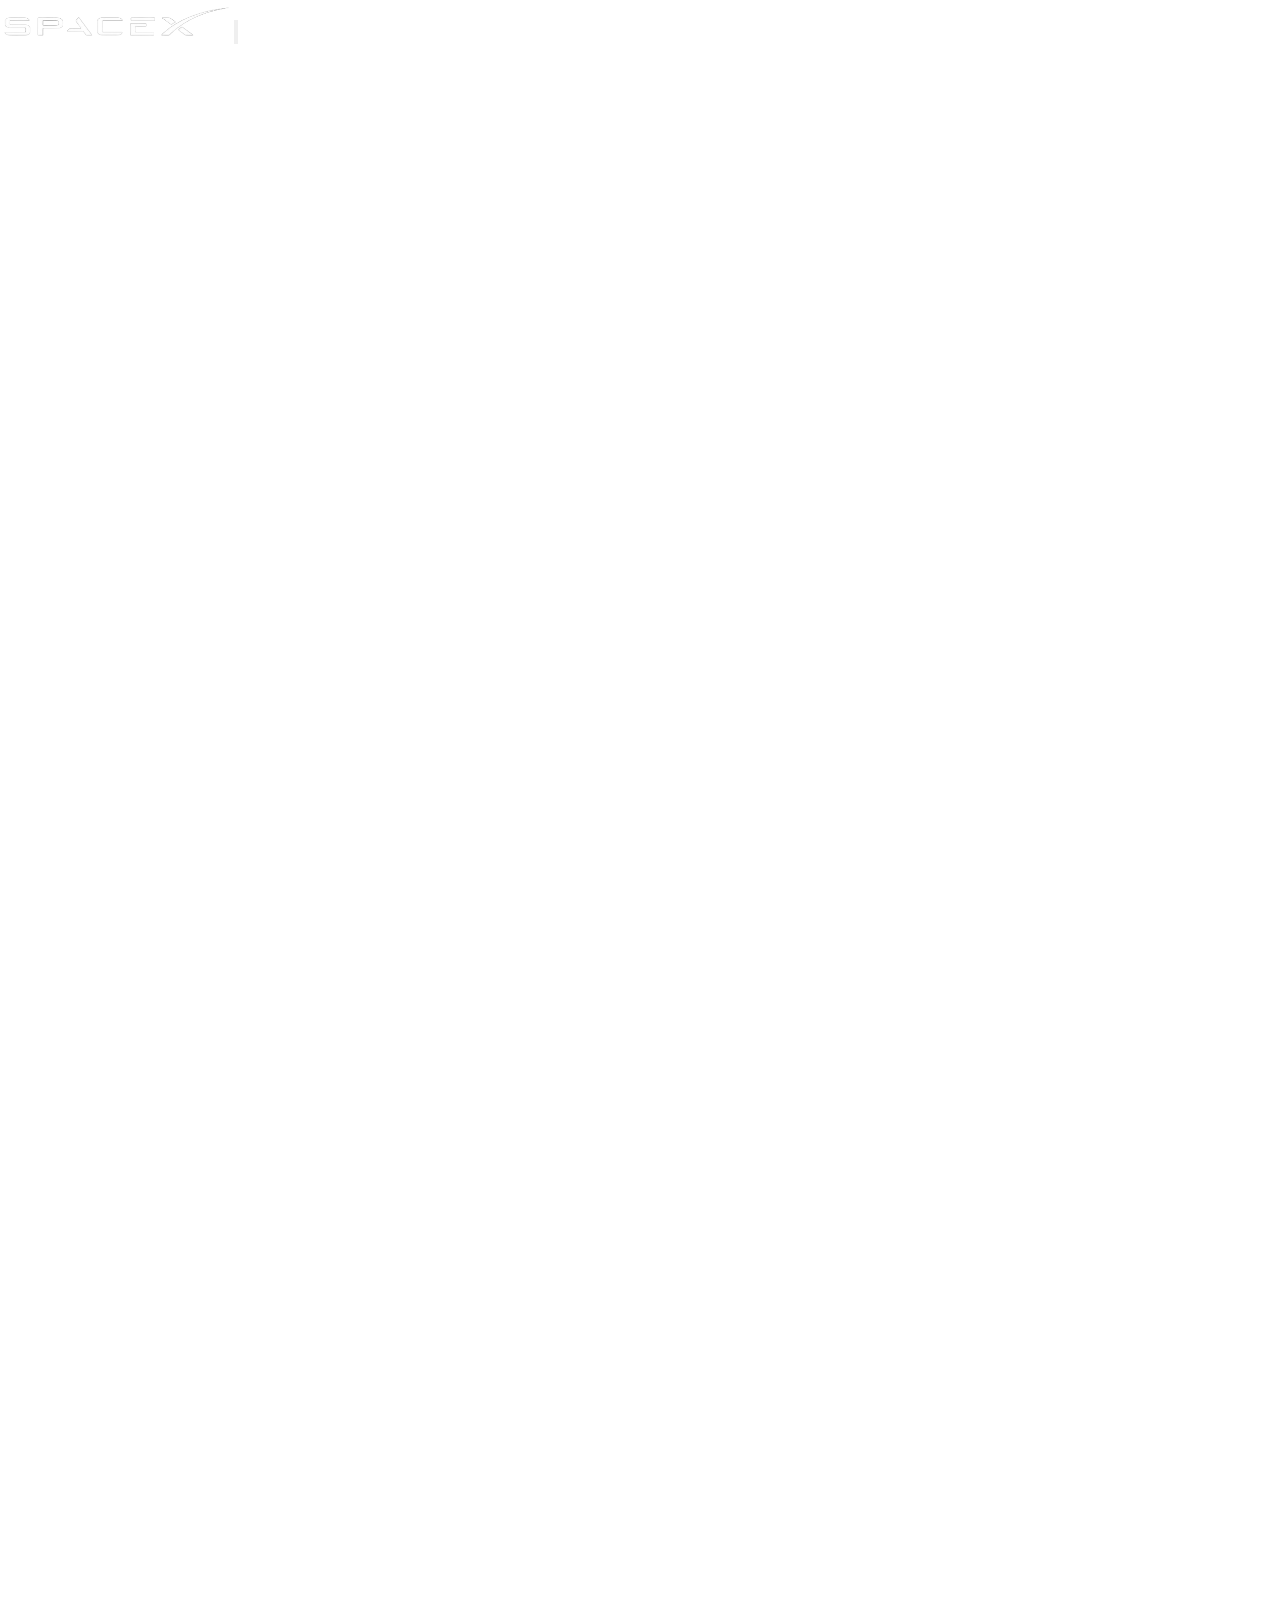
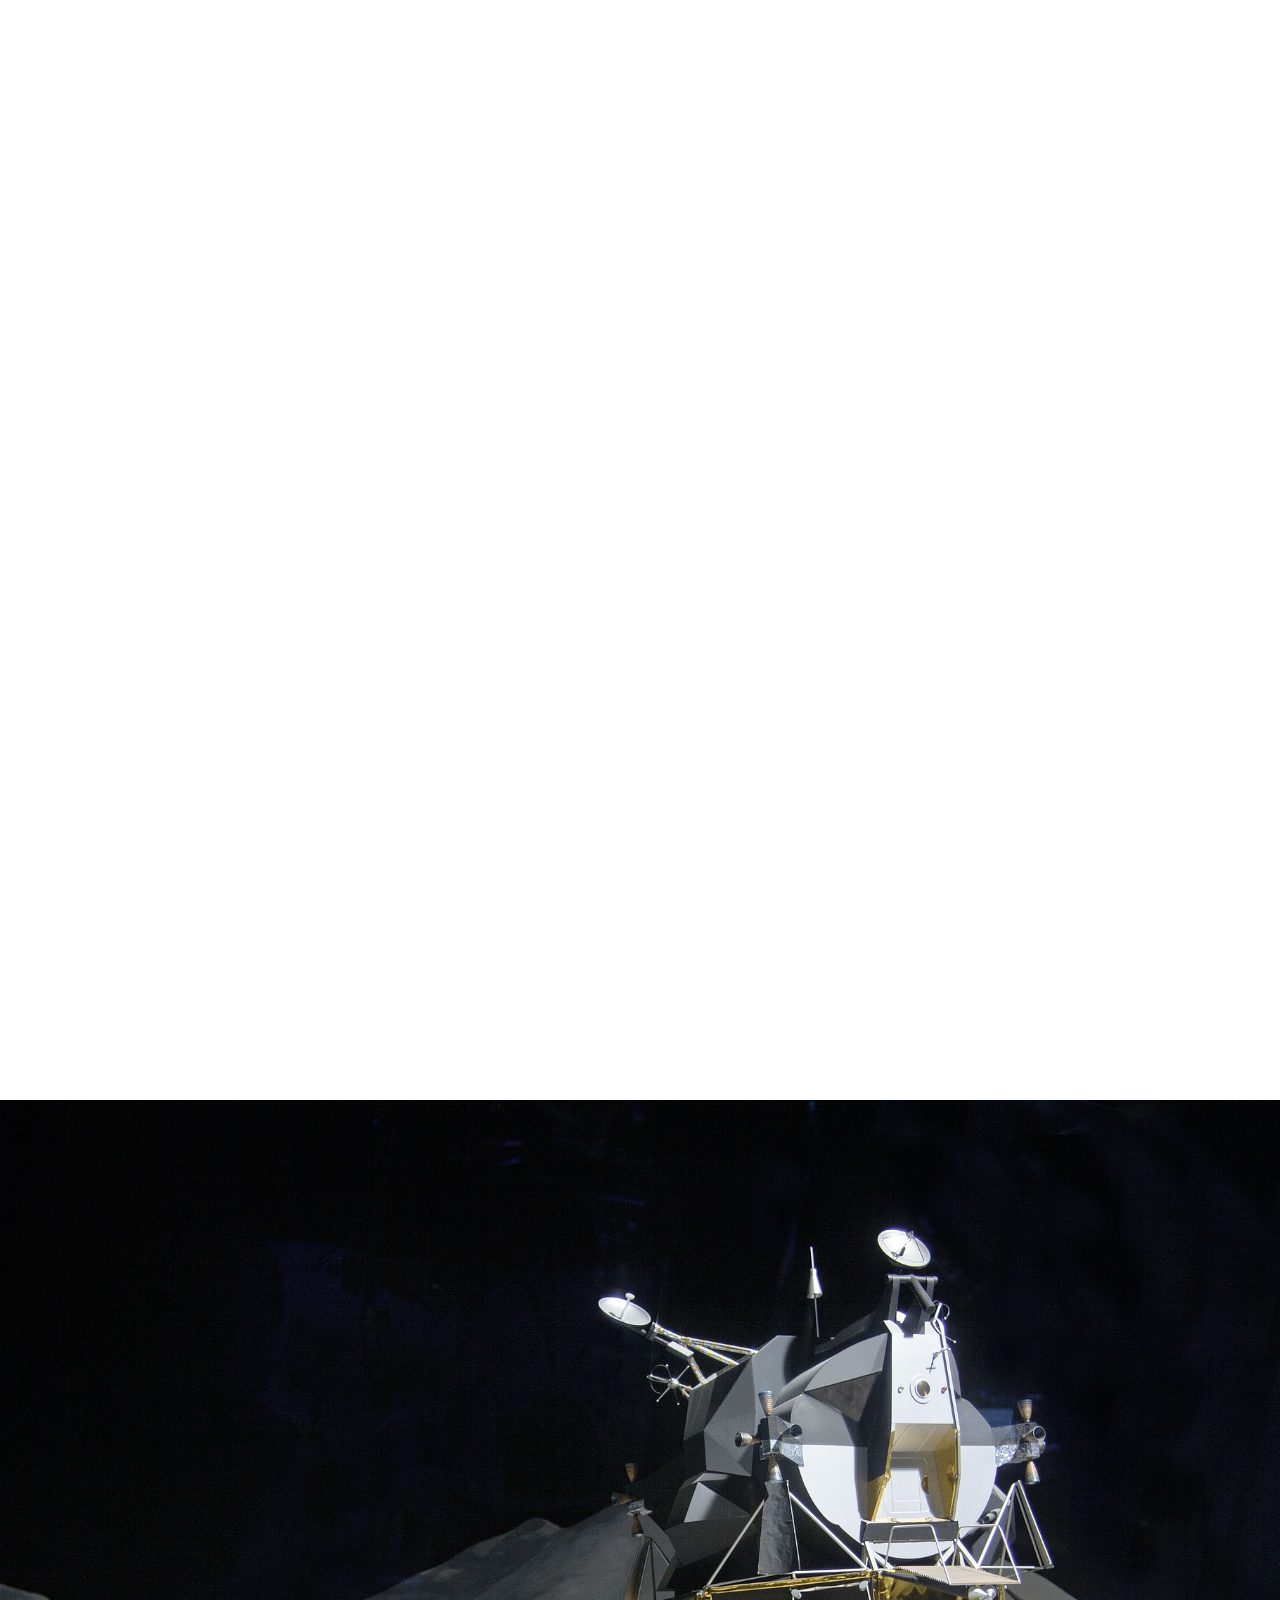
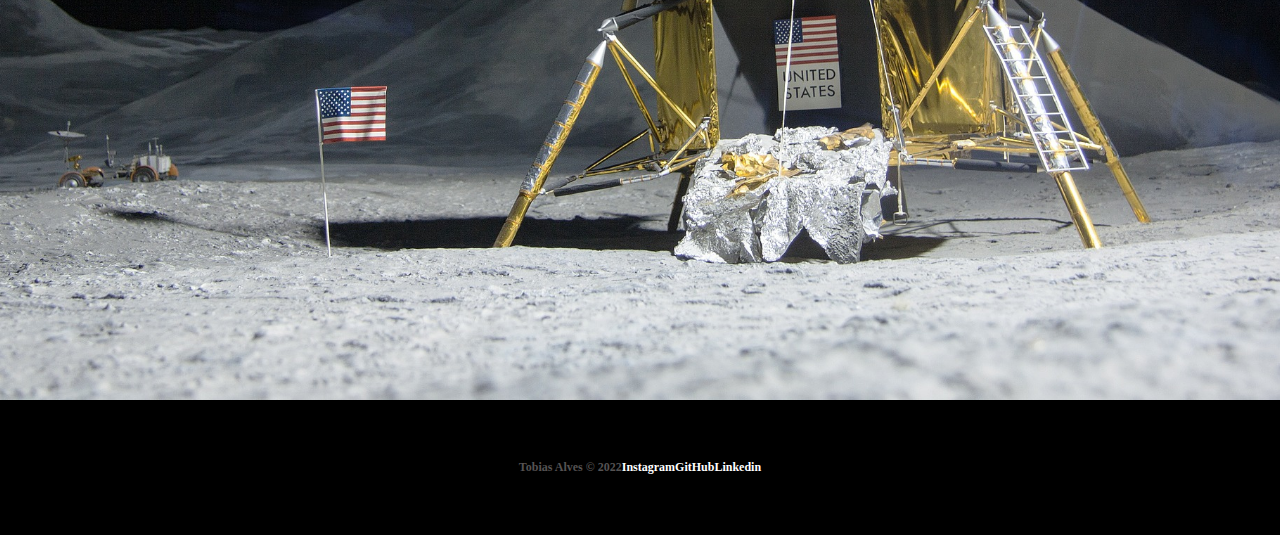
==== pages/falcon9.html @ 170cb7e0 "falcon9" ====
<!DOCTYPE html>
<html lang="pt-br">
  <head>
    <meta charset="UTF-8" />
    <meta http-equiv="X-UA-Compatible" content="IE=edge" />
    <meta name="viewport" content="width=device-width, initial-scale=1.0" />
    <!-- Animation Lib -->
    <link rel="stylesheet" href="https://unpkg.com/aos@next/dist/aos.css" />
    <!-- Bootstrap Css -->
    <link
      href="https://cdn.jsdelivr.net/npm/bootstrap@5.1.3/dist/css/bootstrap.min.css"
      rel="stylesheet"
      integrity="sha384-1BmE4kWBq78iYhFldvKuhfTAU6auU8tT94WrHftjDbrCEXSU1oBoqyl2QvZ6jIW3"
      crossorigin="anonymous"
    />
    <link
      rel="shortcut icon"
      href="img/home/spacex (1).png"
      type="image/x-icon"
    />
    <link rel="stylesheet" href="../css/style.css" />
    <title>SpaceX - Falcon 9</title>
  </head>
  <body class="bg-black">
    <section class="container-fluid section5">
      <header class="container">
        <nav
          class="navbar navbar-expand-lg navbar-dark d-flex justify-content-between"
        >
          <div class="container-fluid">
            <a class="navbar-brand" href="../index.html"
              ><img
                class="img-fluid logo mt-2"
                src="../img/spaceX-Logo.png"
                alt="SpaceX logo"
            /></a>
            <button
              class="navbar-toggler"
              type="button"
              data-bs-toggle="collapse"
              data-bs-target="#navbarNav"
              aria-controls="navbarNav"
              aria-expanded="false"
              aria-label="Toggle navigation"
            >
              <p class="navbar-toggler-icon"></p>
            </button>
            <div class="collapse navbar-collapse" id="navbarNav">
              <ul class="navbar-nav mt-4">
                <li class="nav-item me-2">
                  <a
                    class="nav-link active"
                    aria-current="page"
                    href="falcon9.html"
                     >FALCON 9
                  </a>
                </li>
                <li class="nav-item">
                  <a class="nav-link" href="pages/humanflight.html"
                    >HUMAN SPACE FLIGHT</a
                  >
                </li>
              </ul>
            </div>
          </div>
        </nav>
      </header>
      <div  data-aos="fade-up" data-aos-duration="2000"  class="container text-center text">
        <p class="h1">FALCON 9</p>
        <p class="h5" id="t1">PRIMEIRA CLASSE DE FOGUETES DE ORBITA CAPAZ DE VOLTAR</p>
       
    </section>

    <section class="container-fluid numbers">
    <div class="row text-center">
      <div class="col-sm col1">
        <p class="h1 titleNumbers">173</p>
        <p class="sub">LANÇAMENTOS TOTAIS</p>
      </div>
      <div class="col">
        <p class="h1 titleNumbers">133</p>
        <p class="sub">DESEMBARQUES TOTAIS</p>
      </div>
      <div class="col-sm col3">
        <p class="h1 titleNumbers">112</p>
        <p class="sub">FOGUETES RECUPERADOS</p>
      </div>
    </div>
    </section>

     <section class="container-fluid section6">
      <div class="container textFalcon9" data-aos="fade-down" data-aos-duration="2000">
        <p class="f9Desc">MO Falcon 9 é um foguete reutilizável de dois estágios projetado e fabricado pela SpaceX para o transporte confiável e seguro de pessoas e cargas úteis para a órbita da Terra e além. Falcon 9 é o primeiro foguete reutilizável de classe orbital do mundo. A capacidade de reutilização permite que a SpaceX refile as partes mais caras do foguete, o que, por sua vez, reduz o custo do acesso ao espaço.</p>
    </section>

    <section class="container-fluid section4">
      <div class="container text" data-aos="fade-down-right" data-aos-duration="2000">
        <p class="h1">STARSHIP POUSA ASTRONAUTAS NA LUA</p>
        <button type="button" class="btn btn-outline-light mt-3" id="button">
          SAIBA MAIS
        </button>
    </section>

    <footer class="container-fluid text-center footer">
      <span class="me-3"> Tobias Alves &copy; 2022</span>
      <a class="me-3" target="_blank" href="https://www.instagram.com/tobias_alvz/">Instagram</a>
      <a class="me-3" target="_blank" href="https://github.com/TobiasAlvz">GitHub</a>
      <a class="me-3"target="_blank" href="https://www.linkedin.com/in/tobias-jos%C3%A9-alves-ribeiro-29b433242/">Linkedin</a>
    </footer>
    <!-- Script animation -->
    <script src="https://unpkg.com/aos@next/dist/aos.js"></script>
    <script>
      AOS.init();
    </script>
    <!-- Bootstrap Js -->
    <script
      src="https://cdn.jsdelivr.net/npm/bootstrap@5.2.0/dist/js/bootstrap.bundle.min.js"
      integrity="sha384-A3rJD856KowSb7dwlZdYEkO39Gagi7vIsF0jrRAoQmDKKtQBHUuLZ9AsSv4jD4Xa"
      crossorigin="anonymous"
    ></script>
  </body>
</html>
---- css/style.css ----
* {
  margin: 0;
  padding: 0;
  box-sizing: border-box;
  color: white;
}

section {
  min-height: 100vh;
  background-position: center;
  background-repeat: no-repeat;
  background-size: cover;
  color: white;
}

.logo {
  width: 230px;
}

a {
  position: relative;
  display: inline-block;
}

.nav-link {
  padding: 1px;
  font-size: small;
  font-weight: bold;
}

.nav-link:after {
  content: "  ";
  position: absolute;
  width: 100%;
  transform: scaleX(0);
  height: 1px;
  bottom: 0;
  left: 0;
  background-color: white;
  transform-origin: bottom right;
  transition: transform 0.3s ease-out;
}

.nav-link:hover:after {
  transform: scaleX(1);
  transform-origin: bottom left;
}

.arrowdown {
  display: inline-block;
  width: 90px;
  margin-top: 5px;
}

#button {
  padding: 15px 25px;
  border: 2px solid white;
  position: relative;
}

#button:before {
  content: "";
  position: absolute;
  top: 0px;
  left: 0px;
  width: 100%;
  height: 0px;
  background-color: rgba(255, 255, 255, 0.185);
  color: black;
  border-radius: 10px;
  transition: all 0.5s ease;
}

#button:hover:before {
  height: 100%;
  color: black;
  font-weight: bold;
}

.footer {
  background-color: black;
  height: 15vh;
  font-size: 12px;
  font-weight: bold;
  display: flex;
  align-items: center;
  justify-content: center;
}
.footer a {
  text-decoration: none;
  color: white;
  transition: 0.5s;
}
.footer a:hover {
  color: #b9b9b9;
}

.footer > span {
  color: #555252;
}

.navbar-toggler-icon {
  height: 20px;
}

section.section1 {
  background-image: url("../../img/home/01 (1).jpg");
}
section.section2 {
  background-image: url("../../img/home/03 (1).jpg");
}
section.section3 {
  background-image: url("../../img/home/02.gif");
}
section.section4 {
  background-image: url("../../img/home/04.jpg");
}

.text {
  padding-top: 200px;
}

@media (max-width: 405px) {
  .logo {
    width: 180px;
    margin-top: 15px;
  }
  .footer {
    font-size: 10px;
  }
}
@media (max-width: 350px) {
  .logo {
    width: 150px;
    margin-top: 15px;
  }
}
@media (max-width: 750px) {
  .text {
    padding-top: 120px;
  }
  .text {
    width: auto;
    font-size: 50px;
  }
  .text {
    width: auto;
    font-size: 50px;
  }
}

/*# sourceMappingURL=style.css.map */
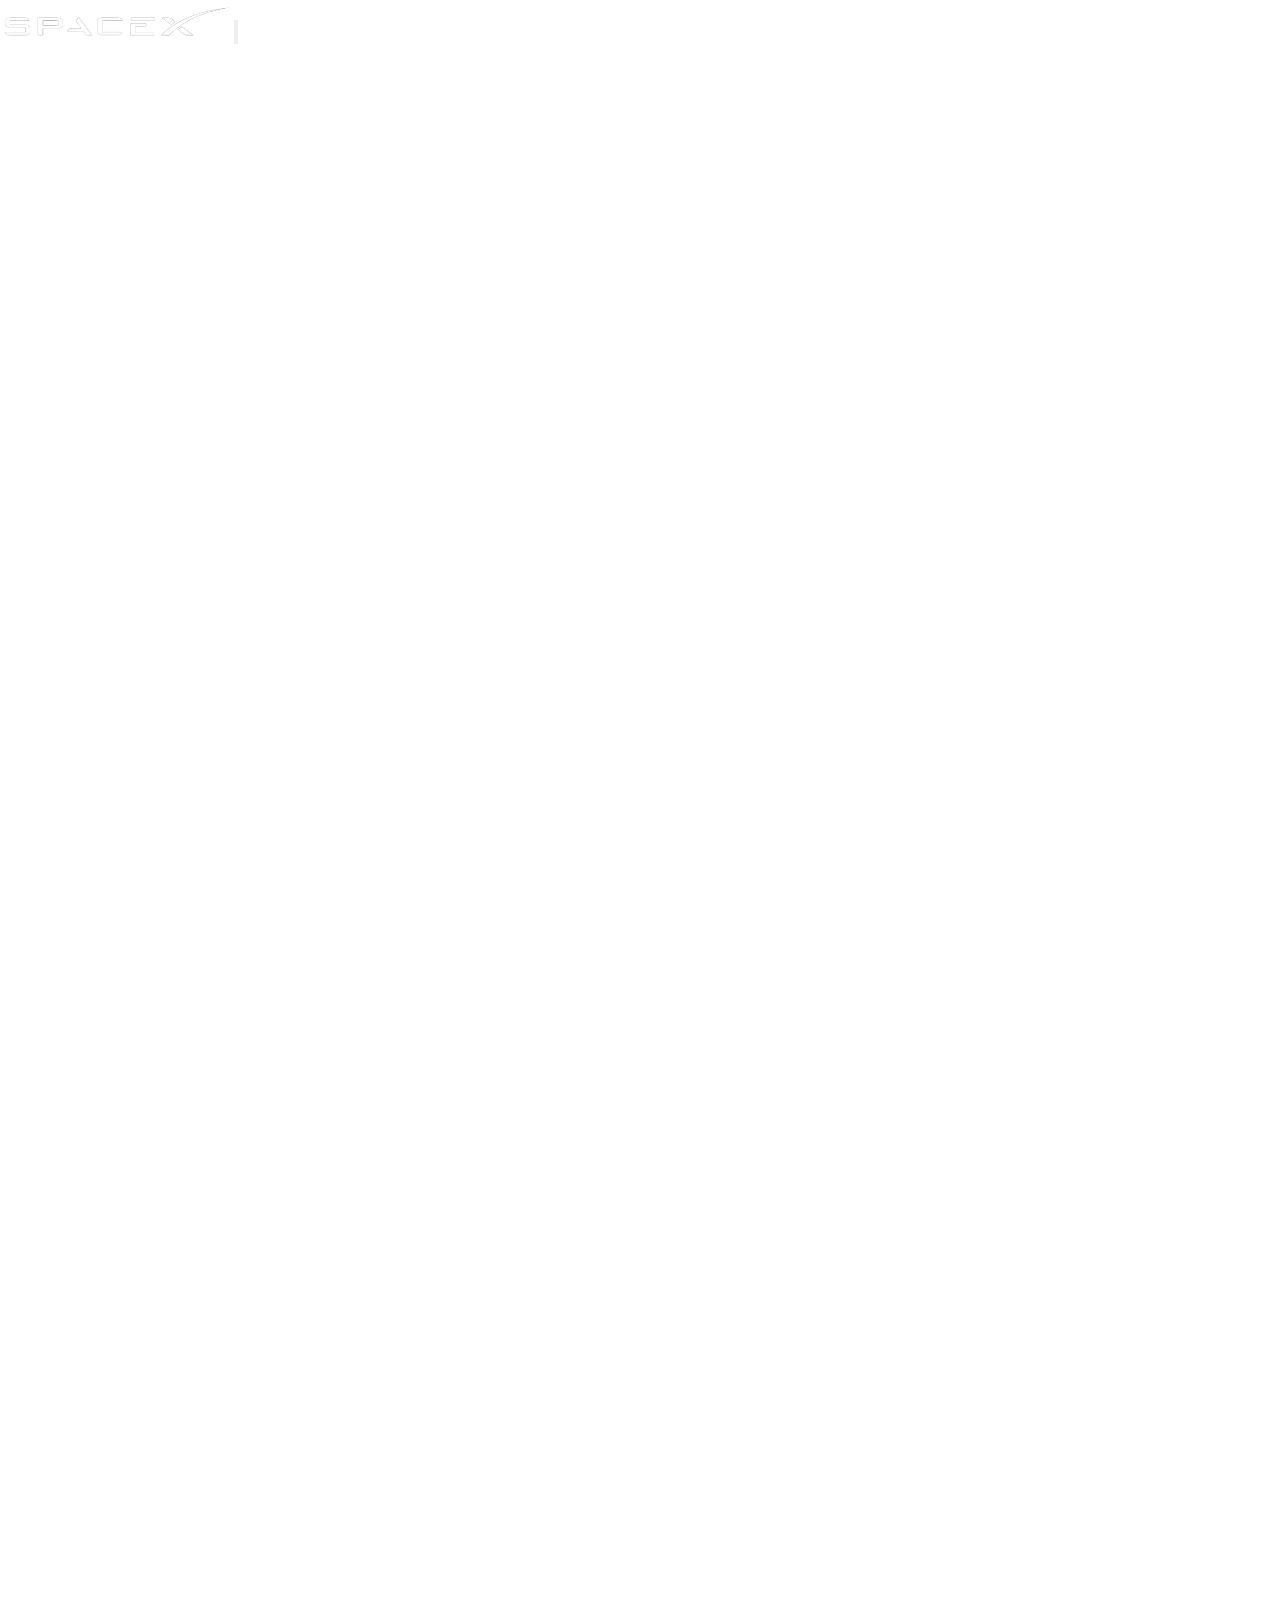
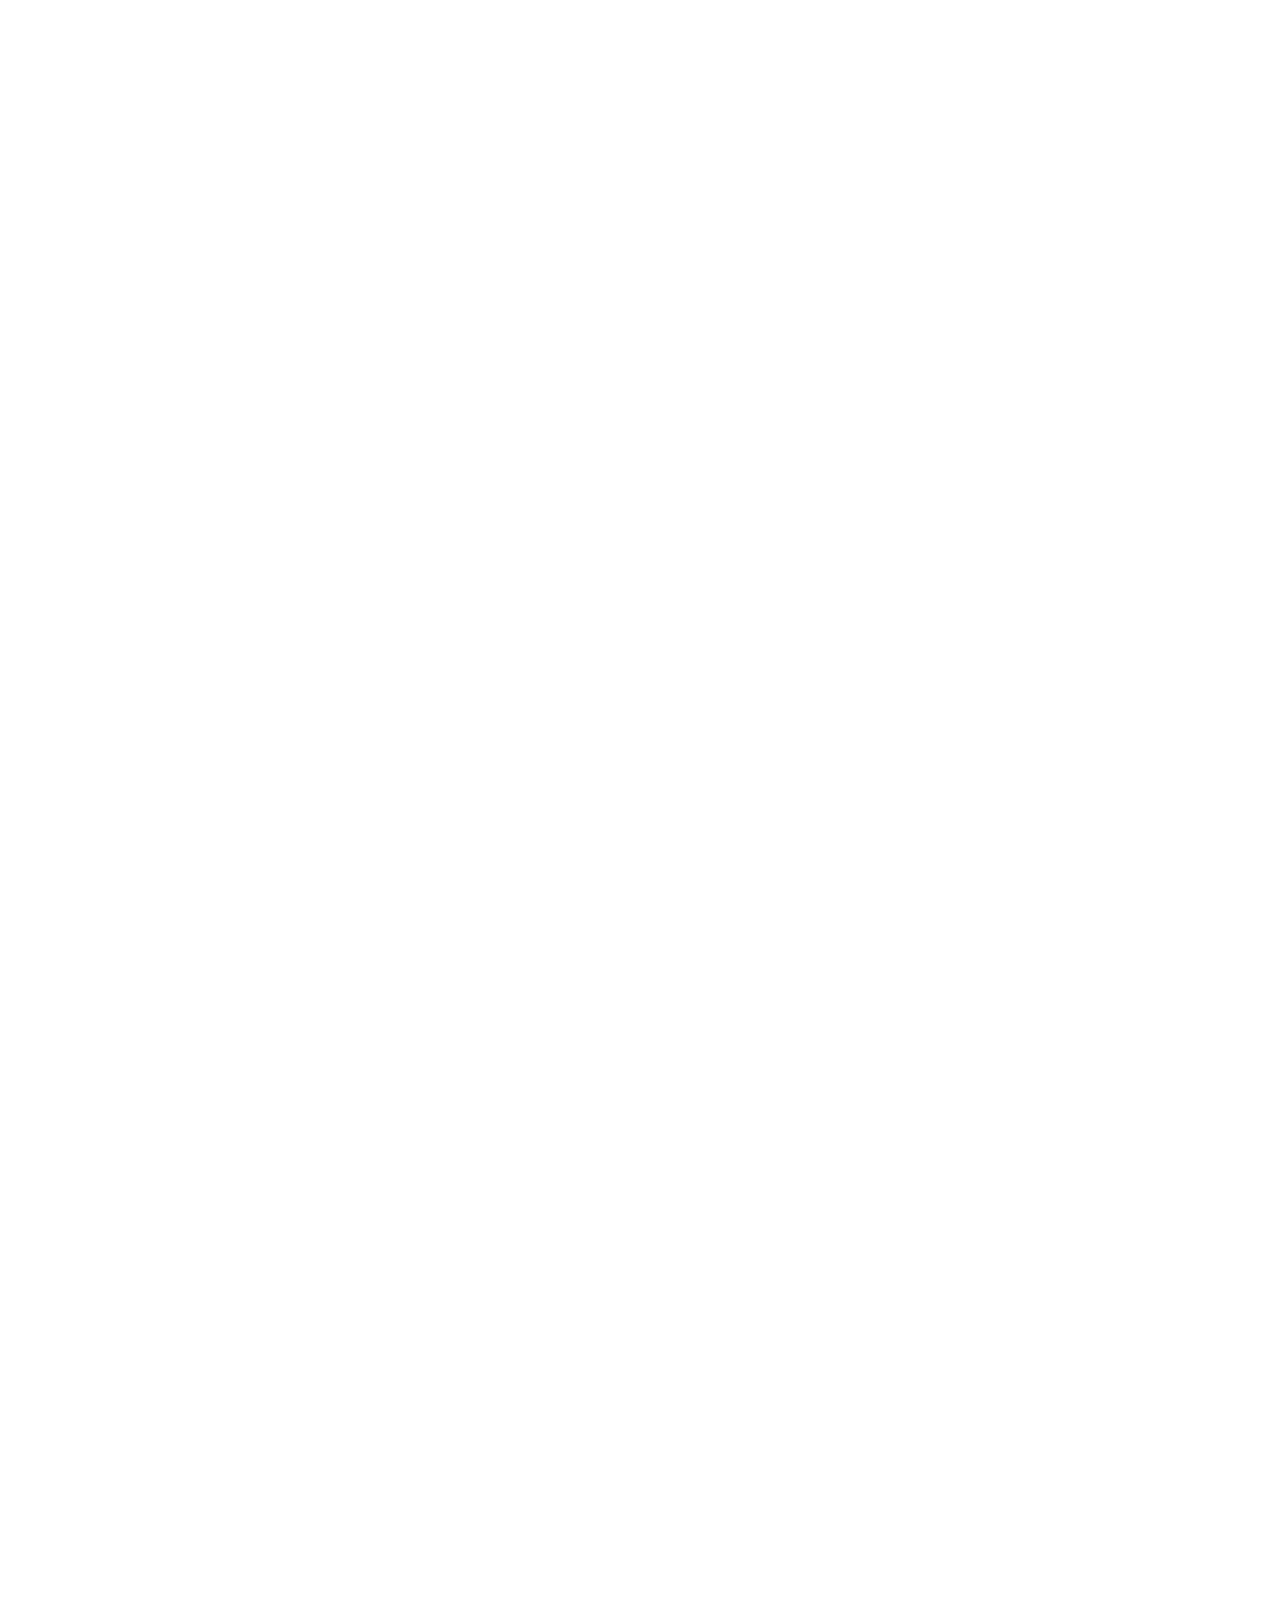
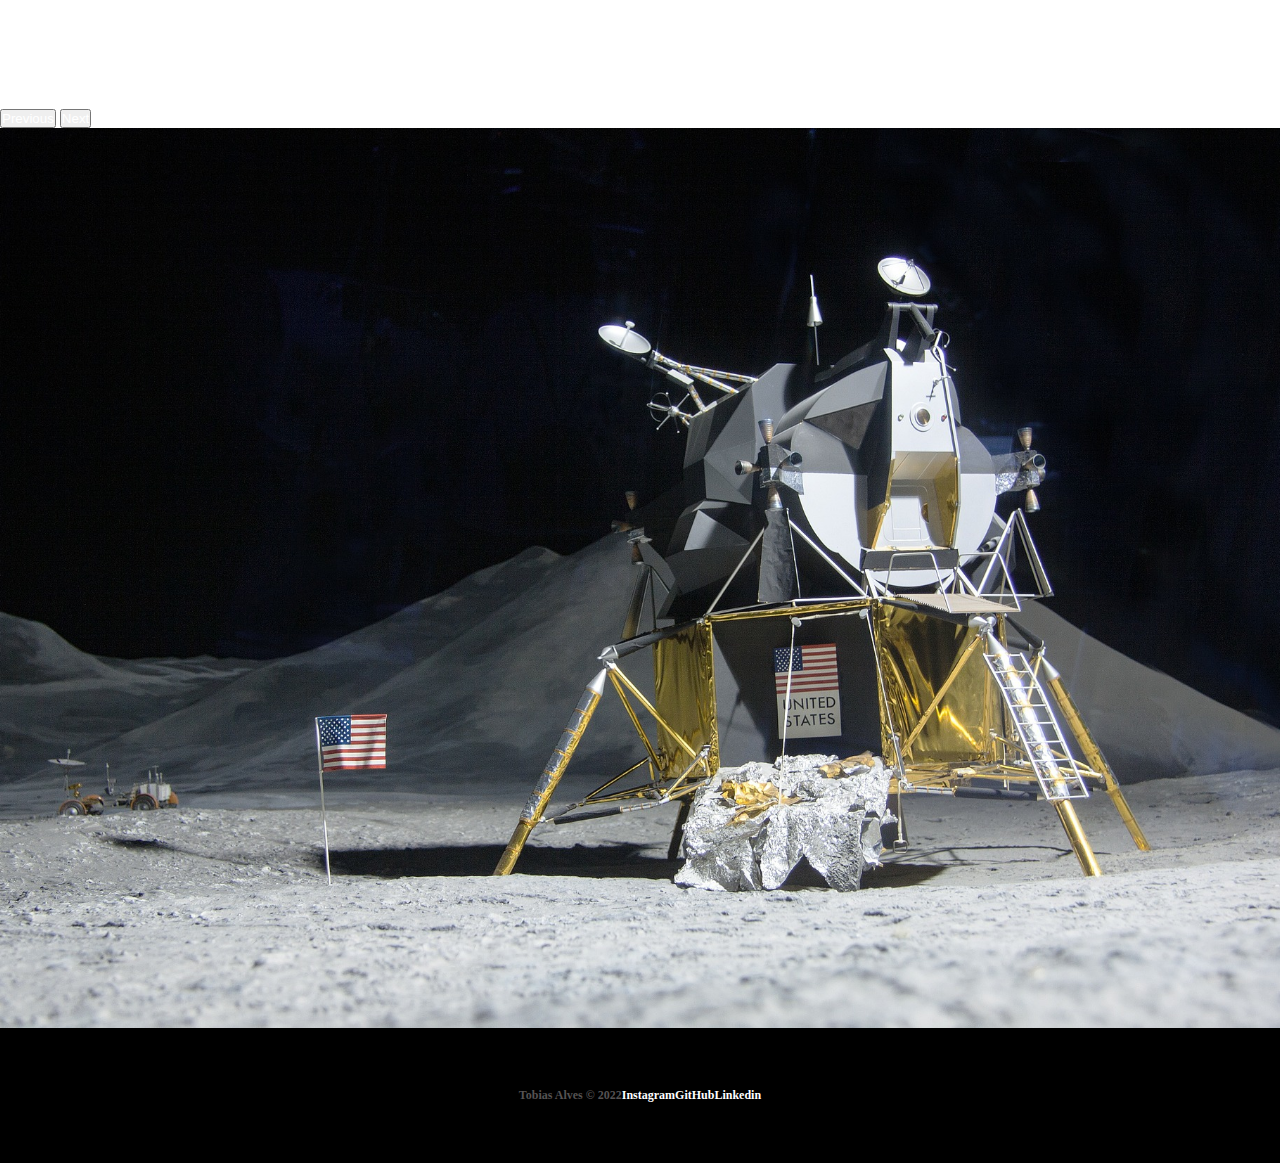
==== commit 643e2b46: "up" ====
--- a/pages/falcon9.html
+++ b/pages/falcon9.html
@@ -93,6 +93,135 @@
         <p class="f9Desc">MO Falcon 9 é um foguete reutilizável de dois estágios projetado e fabricado pela SpaceX para o transporte confiável e seguro de pessoas e cargas úteis para a órbita da Terra e além. Falcon 9 é o primeiro foguete reutilizável de classe orbital do mundo. A capacidade de reutilização permite que a SpaceX refile as partes mais caras do foguete, o que, por sua vez, reduz o custo do acesso ao espaço.</p>
     </section>
 
+    <div id="carouselExampleInterval" class="carousel slide" data-bs-ride="carousel">
+      <div class="carousel-inner">
+          <div class="carousel-item active container00 carrossel01" data-bs-interval="300000">
+              <div class="container" id="overViewPosition">
+                  <p class="subTitleOvewView">FALCON 9</p>
+                  <h3 class="titleOverView">VISÃO GERAL</h3>
+                  <table class="table" id="widthTable">
+                     <tbody>
+                          <tr data-aos="fade-right" data-aos-duration="1500">
+                              <td>ALTURA</td>
+                              <td class="text-end">70 m<span class="corEscuraTxt">/ 229.6 f</span></td>
+                          </tr>
+                           <tr data-aos="fade-right" data-aos-duration="1200">
+                              <td>DIAMETRO</td>
+                              <td class="text-end">3.7 m<span class="corEscuraTxt"> / 12 ft</span></td>
+                           </tr>
+                          <tr data-aos="fade-right" data-aos-duration="1500">
+                              <td>MASSA</td>
+                              <td class="text-end">549,054 kg<span class="corEscuraTxt"> / 1,207,920 lb</span></td>
+                          </tr>
+                          <tr data-aos="fade-right" data-aos-duration="1400">
+                              <td>CARGA MÁXIMA PARA LEO</td>
+                              <td class="text-end">22,800 kg<span class="corEscuraTxt"> / 50,265 lb</span></td>
+                          </tr>
+                          <tr data-aos="fade-right" data-aos-duration="1600">
+                              <td>CARGA MÁXIMA PARA GTO</td>
+                              <td class="text-end">8,300 kg<span class="corEscuraTxt"> / 18,300 lb</span></td>
+                          </tr>
+                          <tr data-aos="fade-right" data-aos-duration="1300">
+                              <td>CARGA MÁXIMA PARA MARTE</td>
+                              <td class="text-end">4,020 kg<span class="corEscuraTxt"> / 8,860 lb</span></td>
+                          </tr>
+                   </tbody>
+                   </table>
+              </div>
+          </div>
+          <div class="carousel-item container00 carrossel02" data-bs-interval="3000000">
+             <div class="container" id="overViewPosition">
+                  <p class="subTitleOvewView">FALCON 9</p>
+                  <h3 class="titleOverView">PRIMEIRO ESTÁGIO</h3>
+                   <p>
+                      Falcon 9's O primeiro estágio do Falcon 9 incorpora nove motores Merlin e tanques de liga de
+                      alumínio-lítio
+                      contendo oxigênio líquido e propelente de querosene de grau de foguete (RP-1).
+                   </p>
+                  <p>
+                      O Falcon 9 gera mais de 1,7 milhão de libras de empuxo ao nível do mar.
+                  </p>
+               </div>
+          </div>
+          <div class="carousel-item container00 carrossel03" data-bs-interval="3000000">
+               <div class="container" id="overViewPosition">
+                  <p class="subTitleOvewView">FALCON 9</p>
+                  <h3 class="titleOverView">SEGUNDO ESTÁGIO</h3>
+                  <p>
+                      O segundo estágio, alimentado por um único motor a vácuo Merlin, entrega a carga útil do Falcon
+                      9 à órbita desejada. O motor do segundo estágio acende alguns segundos após a separação do
+                      estágio e pode ser reiniciado várias vezes para colocar várias cargas em diferentes órbitas.
+                  </p>
+                  <table class="table" id="widthTable">
+                    <tbody>
+                           <tr>
+                              <td>NÚMERO DE MOTORES</td>
+                              <td class=" text-end">1 vacuum</td>
+                           </tr>
+                           <tr>
+                              <td>TEMPO DE QUEIMA</td>
+                              <td class=" text-end">397seg</td>
+                           </tr>
+                           <tr>
+                              <td>IMPULSO</td>
+                              <td class=" text-end">981 kN <span>/ 220.500 lbf</span></td>
+                           </tr>
+                     </tbody>
+                 </table>
+             </div>
+         </div>
+           <div class="carousel-item container00 carrossel04" data-bs-interval="2000000">
+              <div class="container" id="overViewPosition">
+                  <p class="subTitleOvewView">FALCON 9</p>
+                  <h3 class="titleOverView">INTERESTADUAL</h3>
+                  <p>
+                      A interestadual é uma estrutura composta que conecta o primeiro e o segundo estágios e abriga os
+                      empurradores pneumáticos que permitem que o primeiro e o segundo estágios se separem durante o
+                      vôo.
+                  </p>
+                  <p style="font-size: 18px;">ALETAS DE GRADE</p>
+                  <p>
+                      O Falcon 9 está equipado com quatro aletas de grade hipersônicas posicionadas na base da
+                      interestadual. Eles orientam o foguete durante a reentrada, movendo o centro de pressão.
+                  </p>
+             </div>
+          </div>
+          <div class="carousel-item container00 carrossel05" data-bs-interval="3000000">
+             <div class="container" id="overViewPosition">
+                  <p class="subTitleOvewView">FALCON 9</p>
+                  <h3 class="titleOverView">CARGA ÚTIL</h3>
+                  <p>
+                      Feita de um material composto de carbono, a carenagem protege os satélites em seu caminho para a
+                      órbita. A carenagem é lançada a aproximadamente 3 minutos em vôo, e a SpaceX continua a
+                      recuperar as carenagens para reutilização em missões futuras.
+                  </p>
+                  <table class="table" id="widthTable">
+                      <tbody>
+                          <tr>
+                              <td>ALTURA</td>
+                              <td class=" text-end">13,1m <span>/43 ft</span></td>
+                          </tr>
+                          <tr>
+                              <td>DIÂMETRO</td>
+                              <td class=" text-end">5,2m <span>/17,1 ft</span></td>
+                          </tr>
+                      </tbody>
+                 </table>
+             </div>
+        </div>
+       </div>
+      <button class="carousel-control-prev" type="button" data-bs-target="#carouselExampleInterval"
+          data-bs-slide="prev">
+          <span class="carousel-control-prev-icon" aria-hidden="true"></span>
+          <span class="visually-hidden">Previous</span>
+      </button>
+      <button class="carousel-control-next" type="button" data-bs-target="#carouselExampleInterval"
+          data-bs-slide="next">
+          <span class="carousel-control-next-icon" aria-hidden="true"></span>
+          <span class="visually-hidden">Next</span>
+      </button>
+  </div>
+
     <section class="container-fluid section4">
       <div class="container text" data-aos="fade-down-right" data-aos-duration="2000">
         <p class="h1">STARSHIP POUSA ASTRONAUTAS NA LUA</p>
--- a/css/style.css
+++ b/css/style.css
@@ -11,6 +11,10 @@
   background-repeat: no-repeat;
   background-size: cover;
   color: white;
+}
+
+header {
+  position: fixed;
 }
 
 .logo {
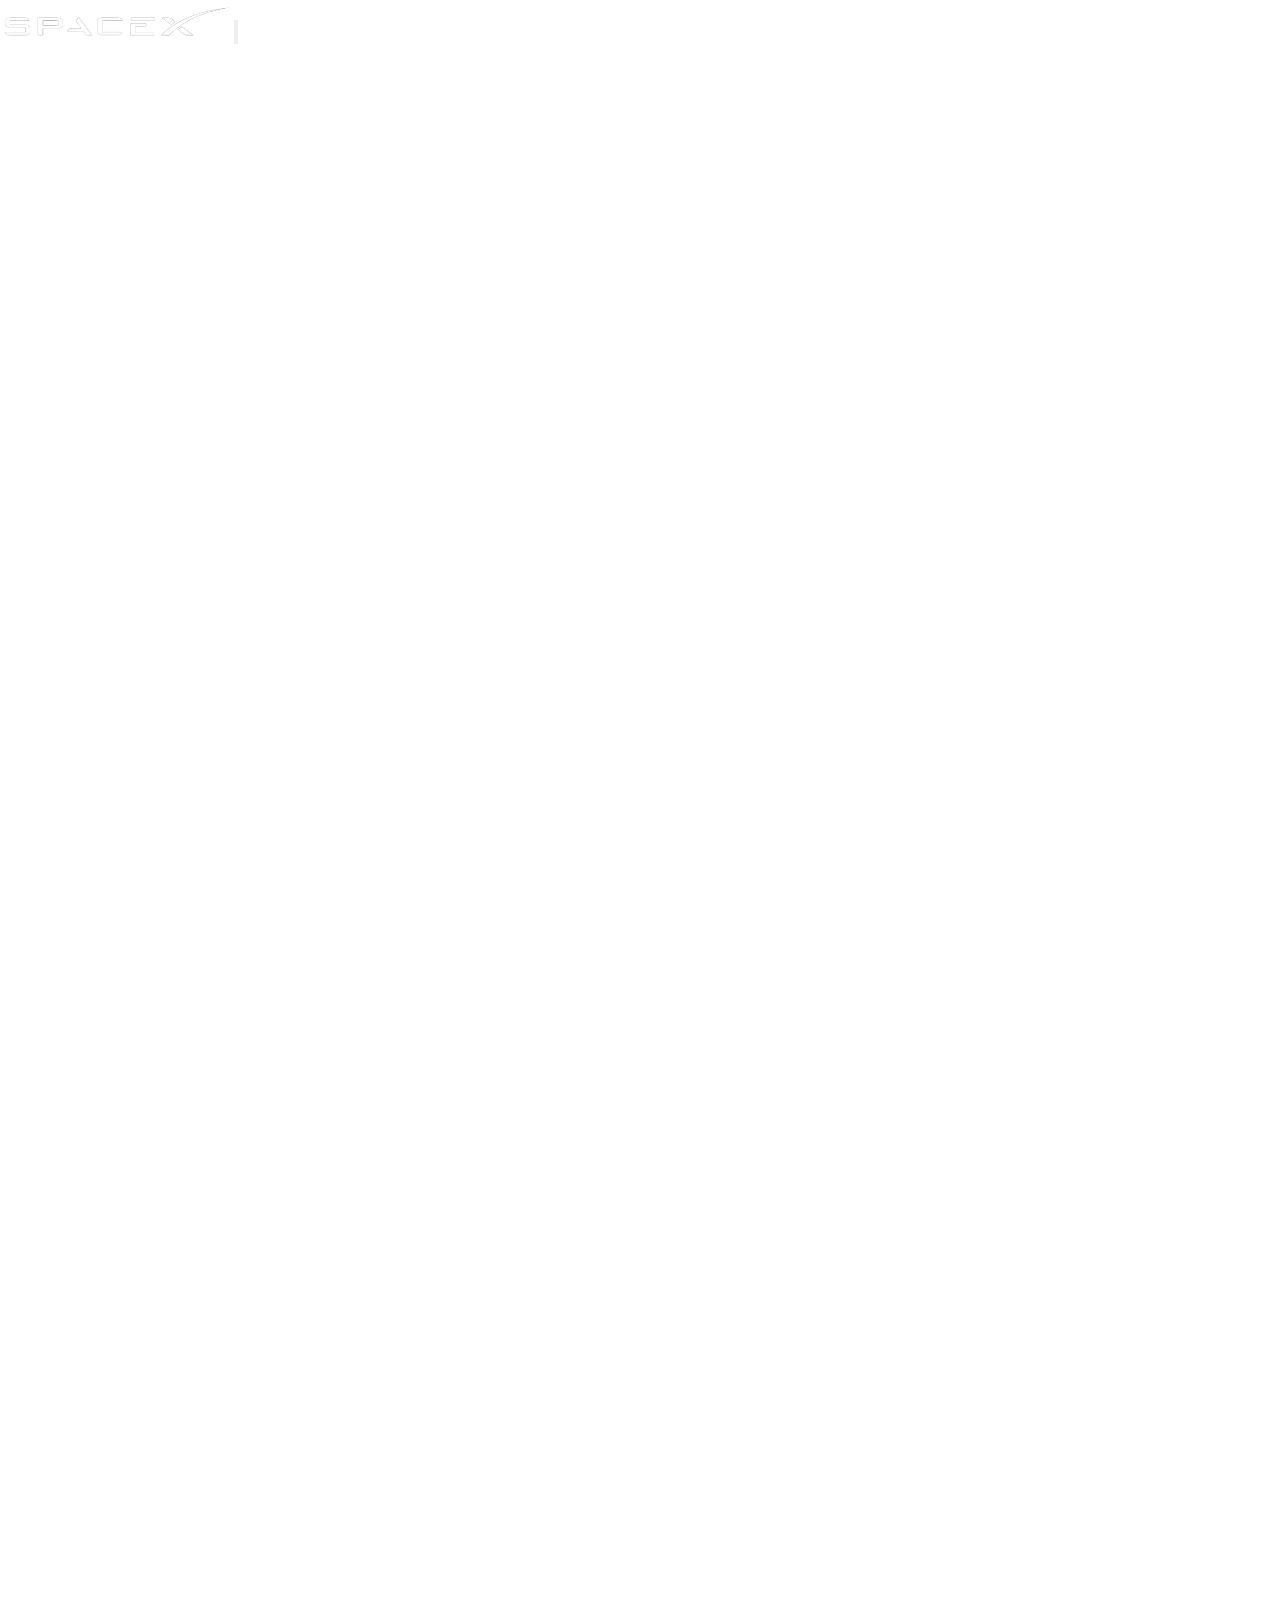
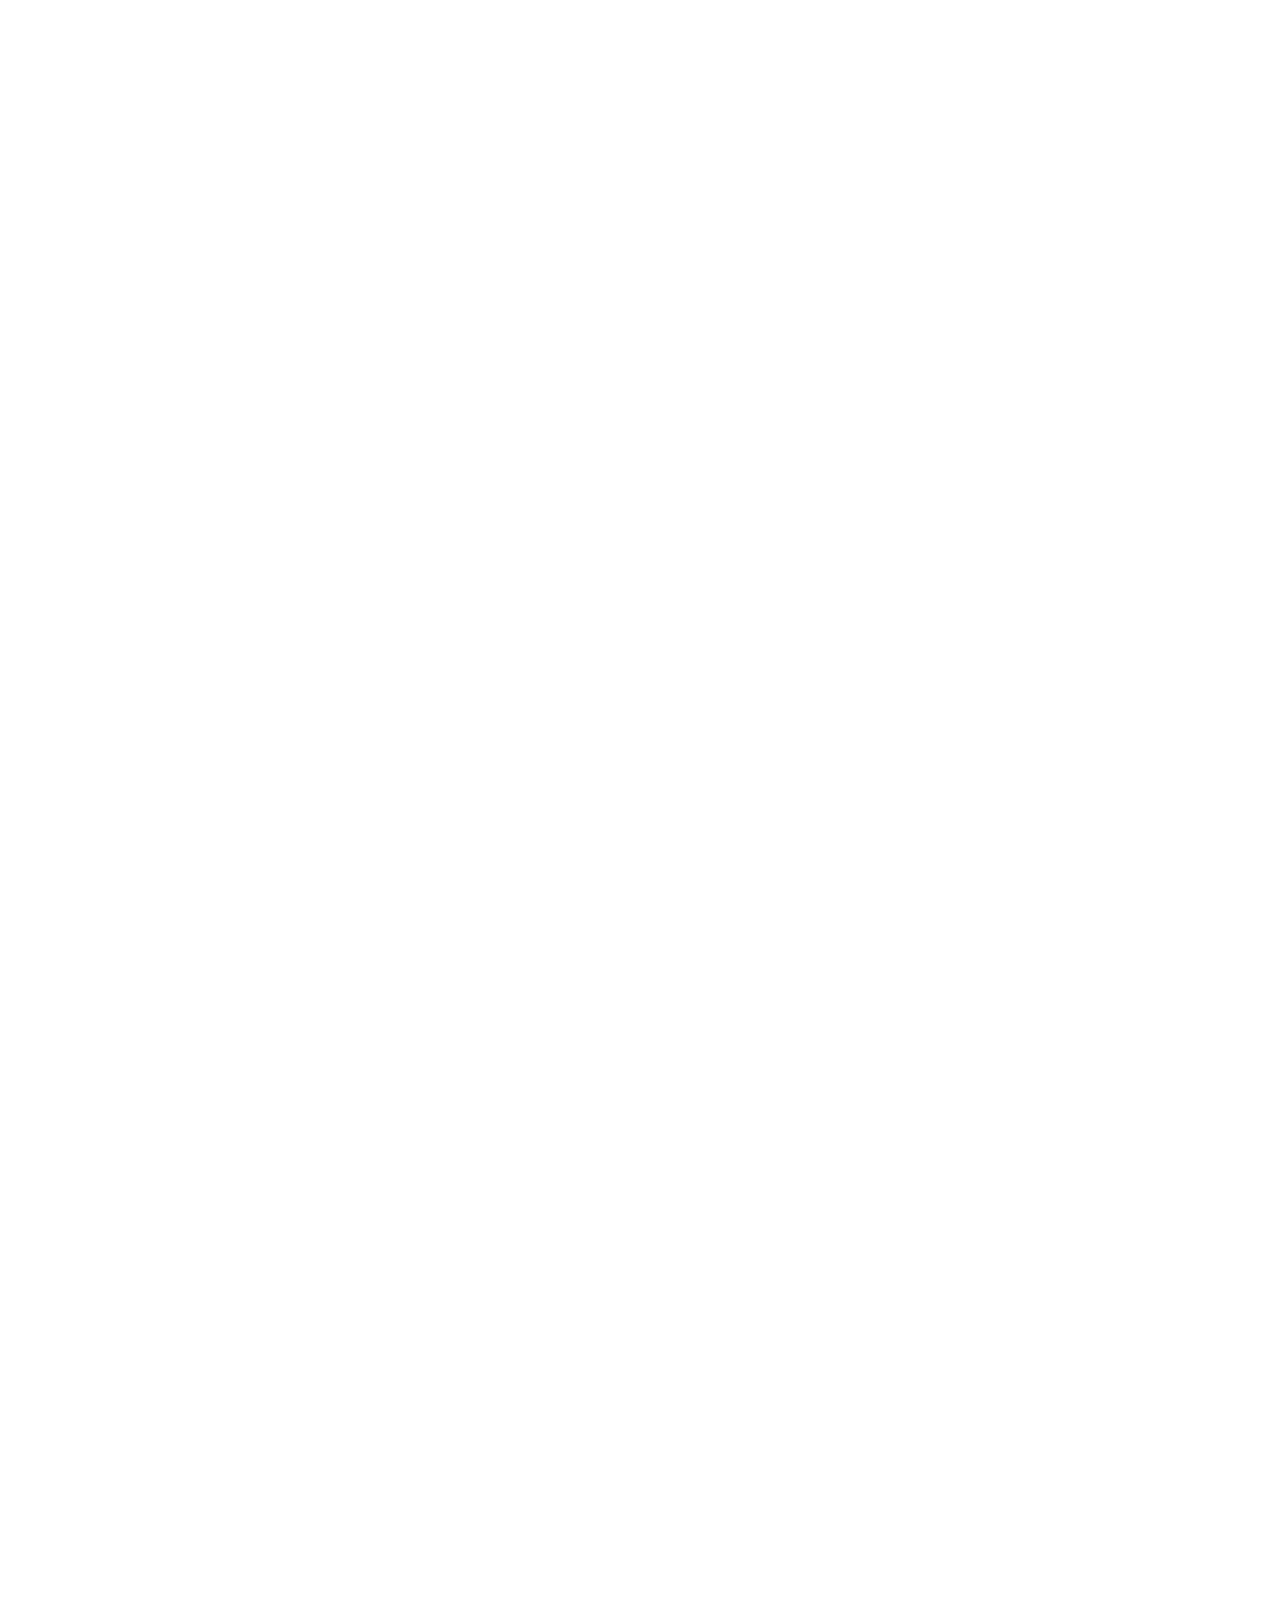
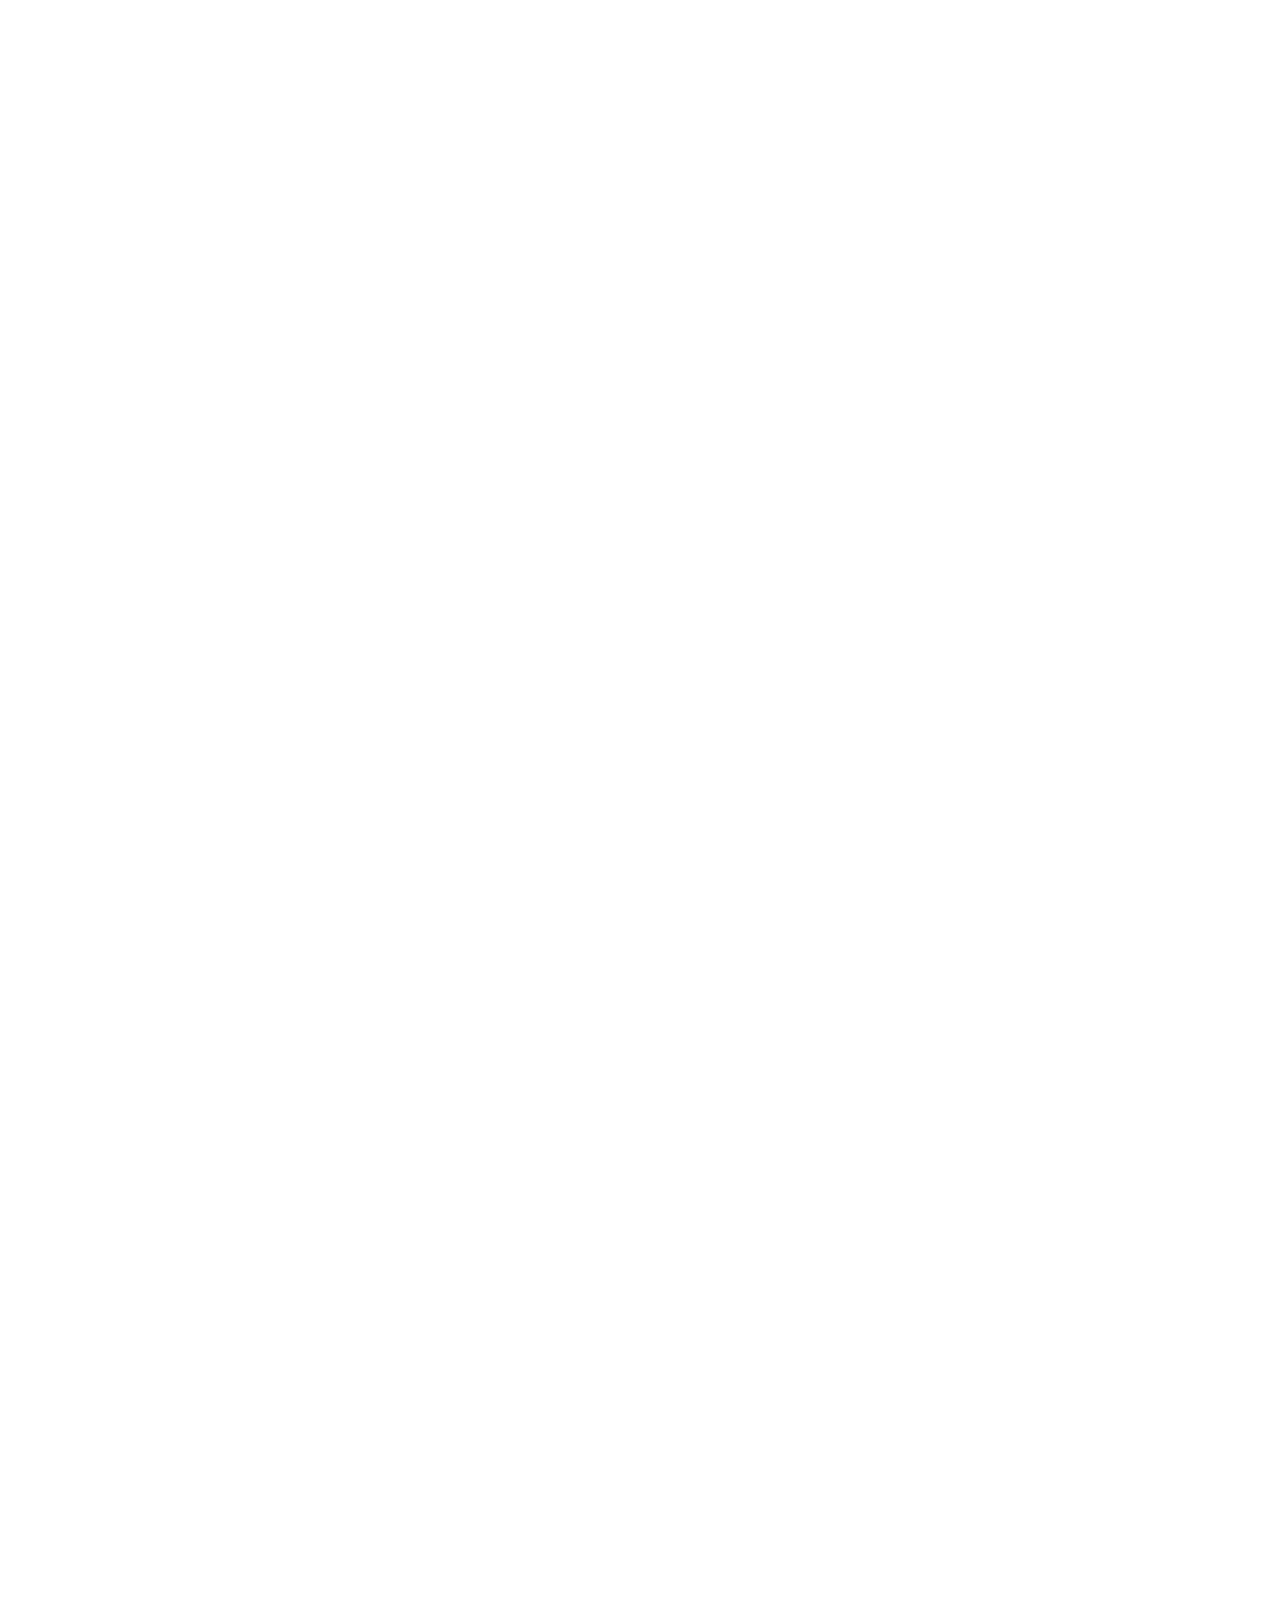
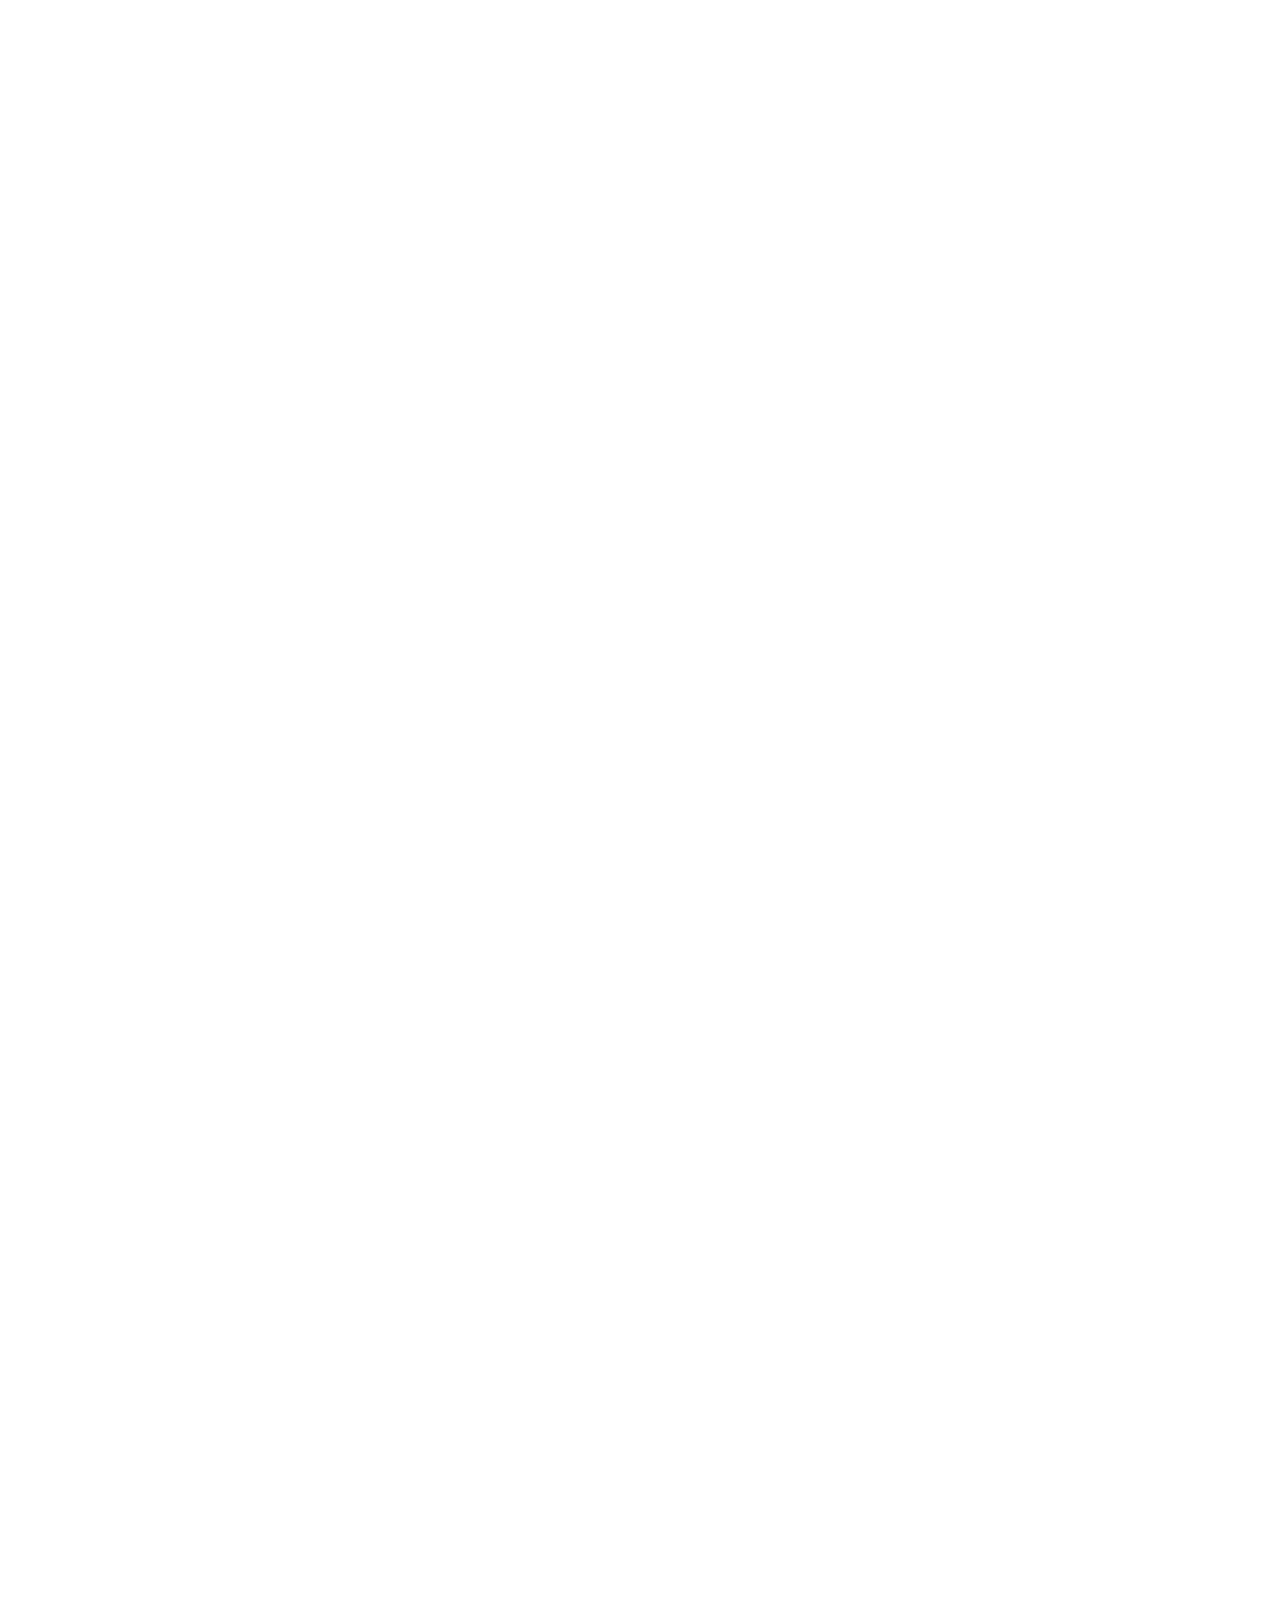
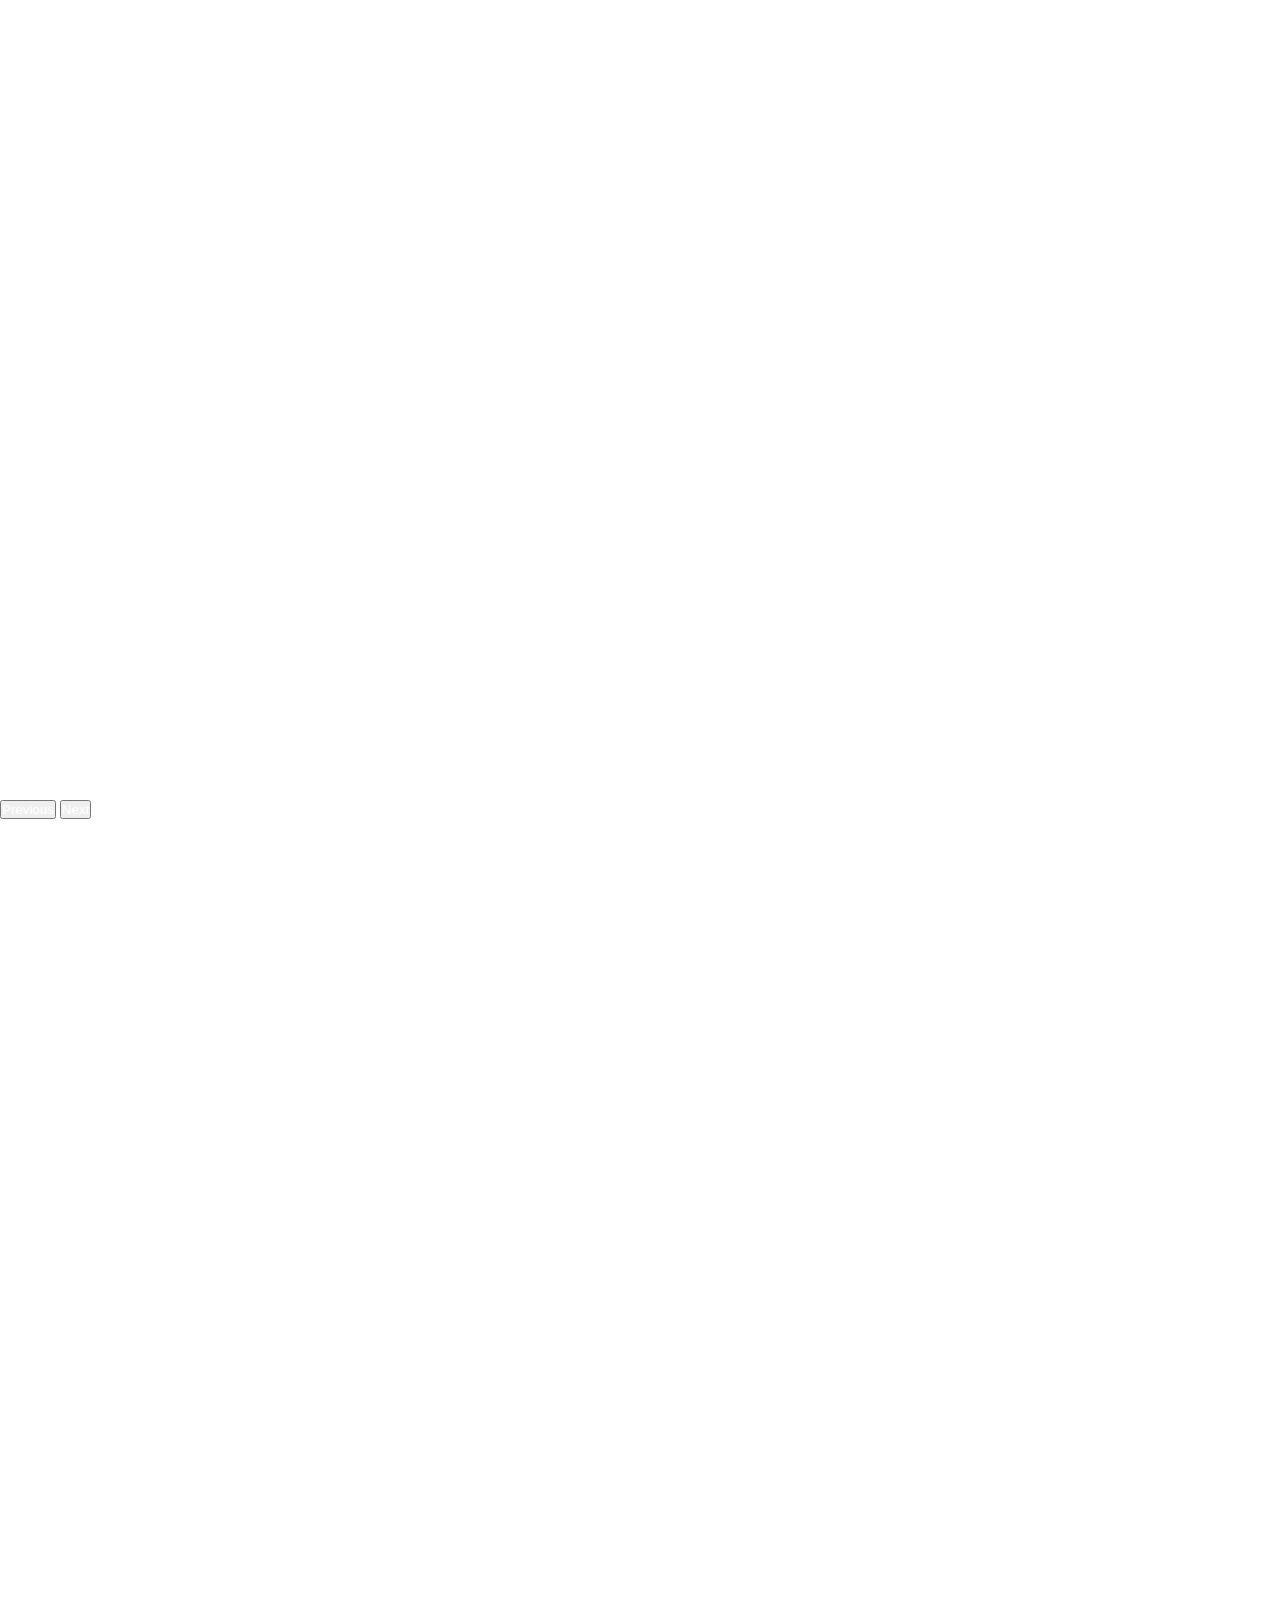
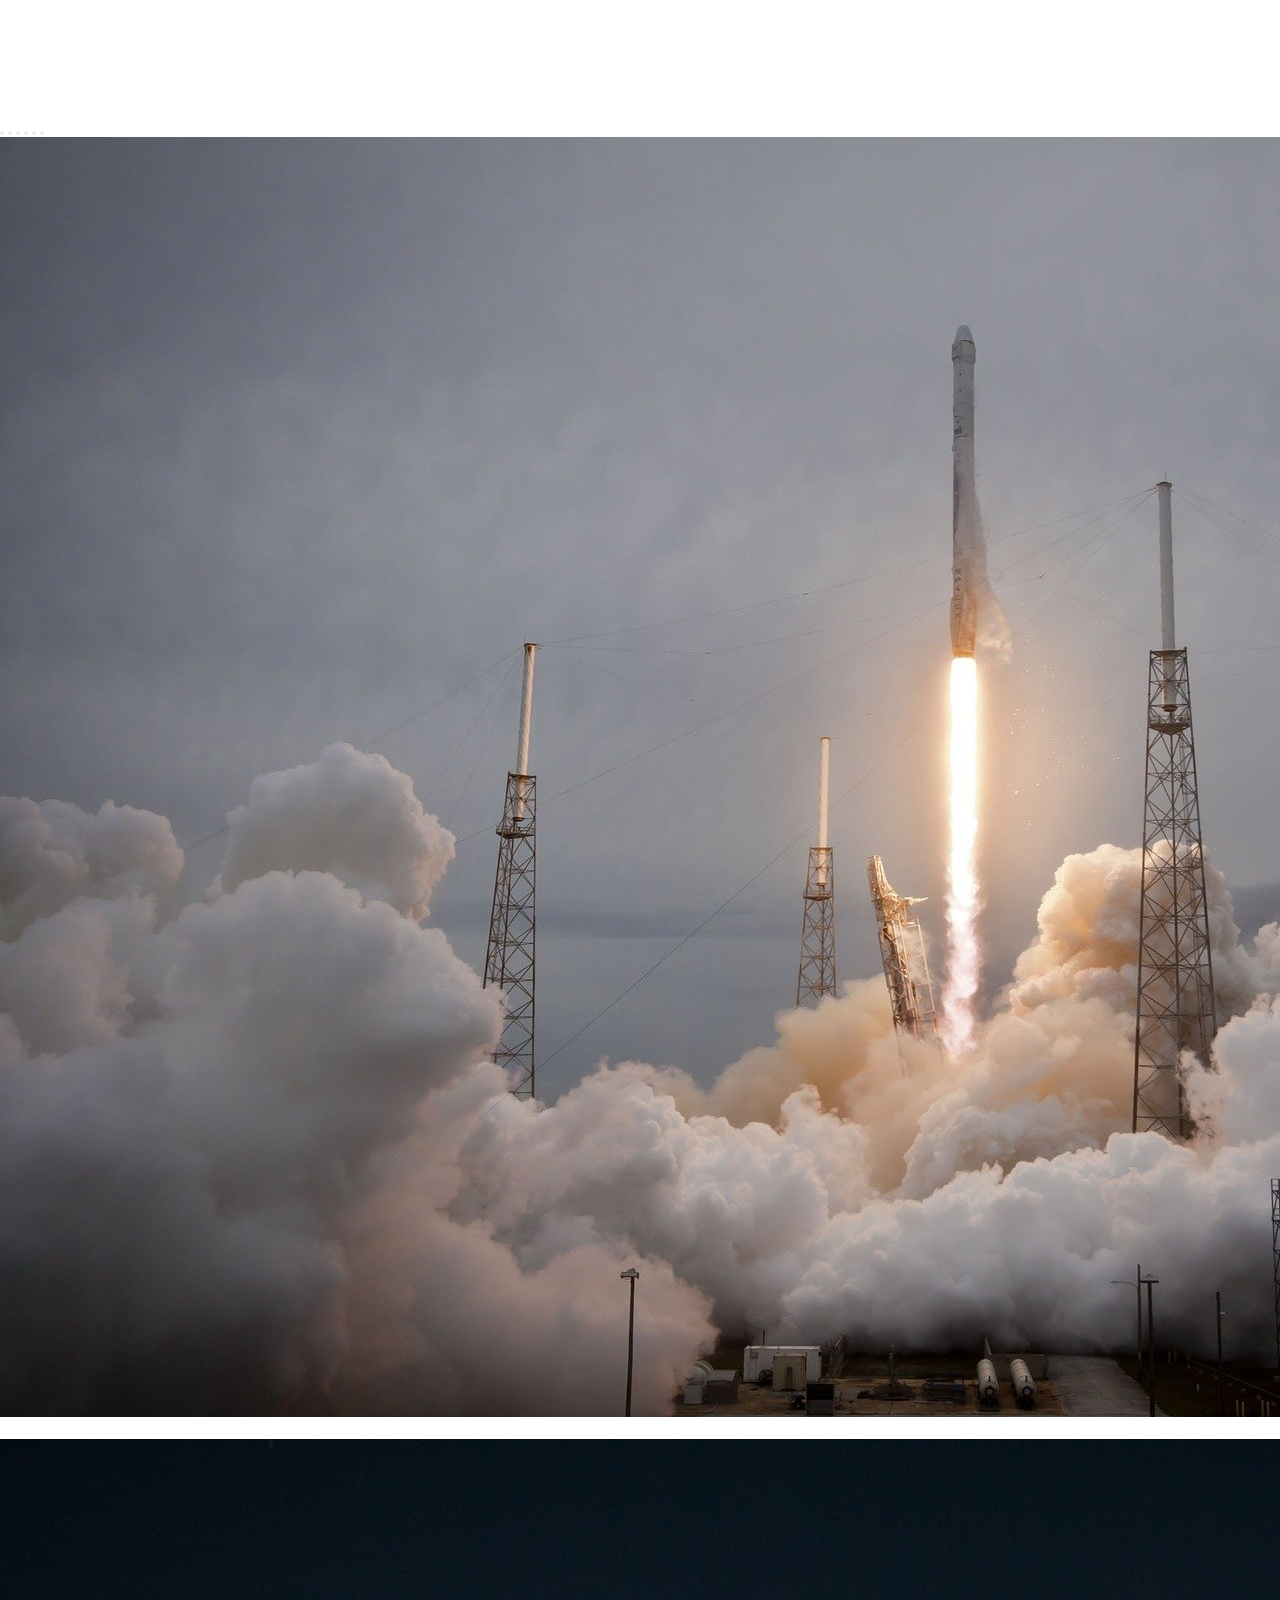
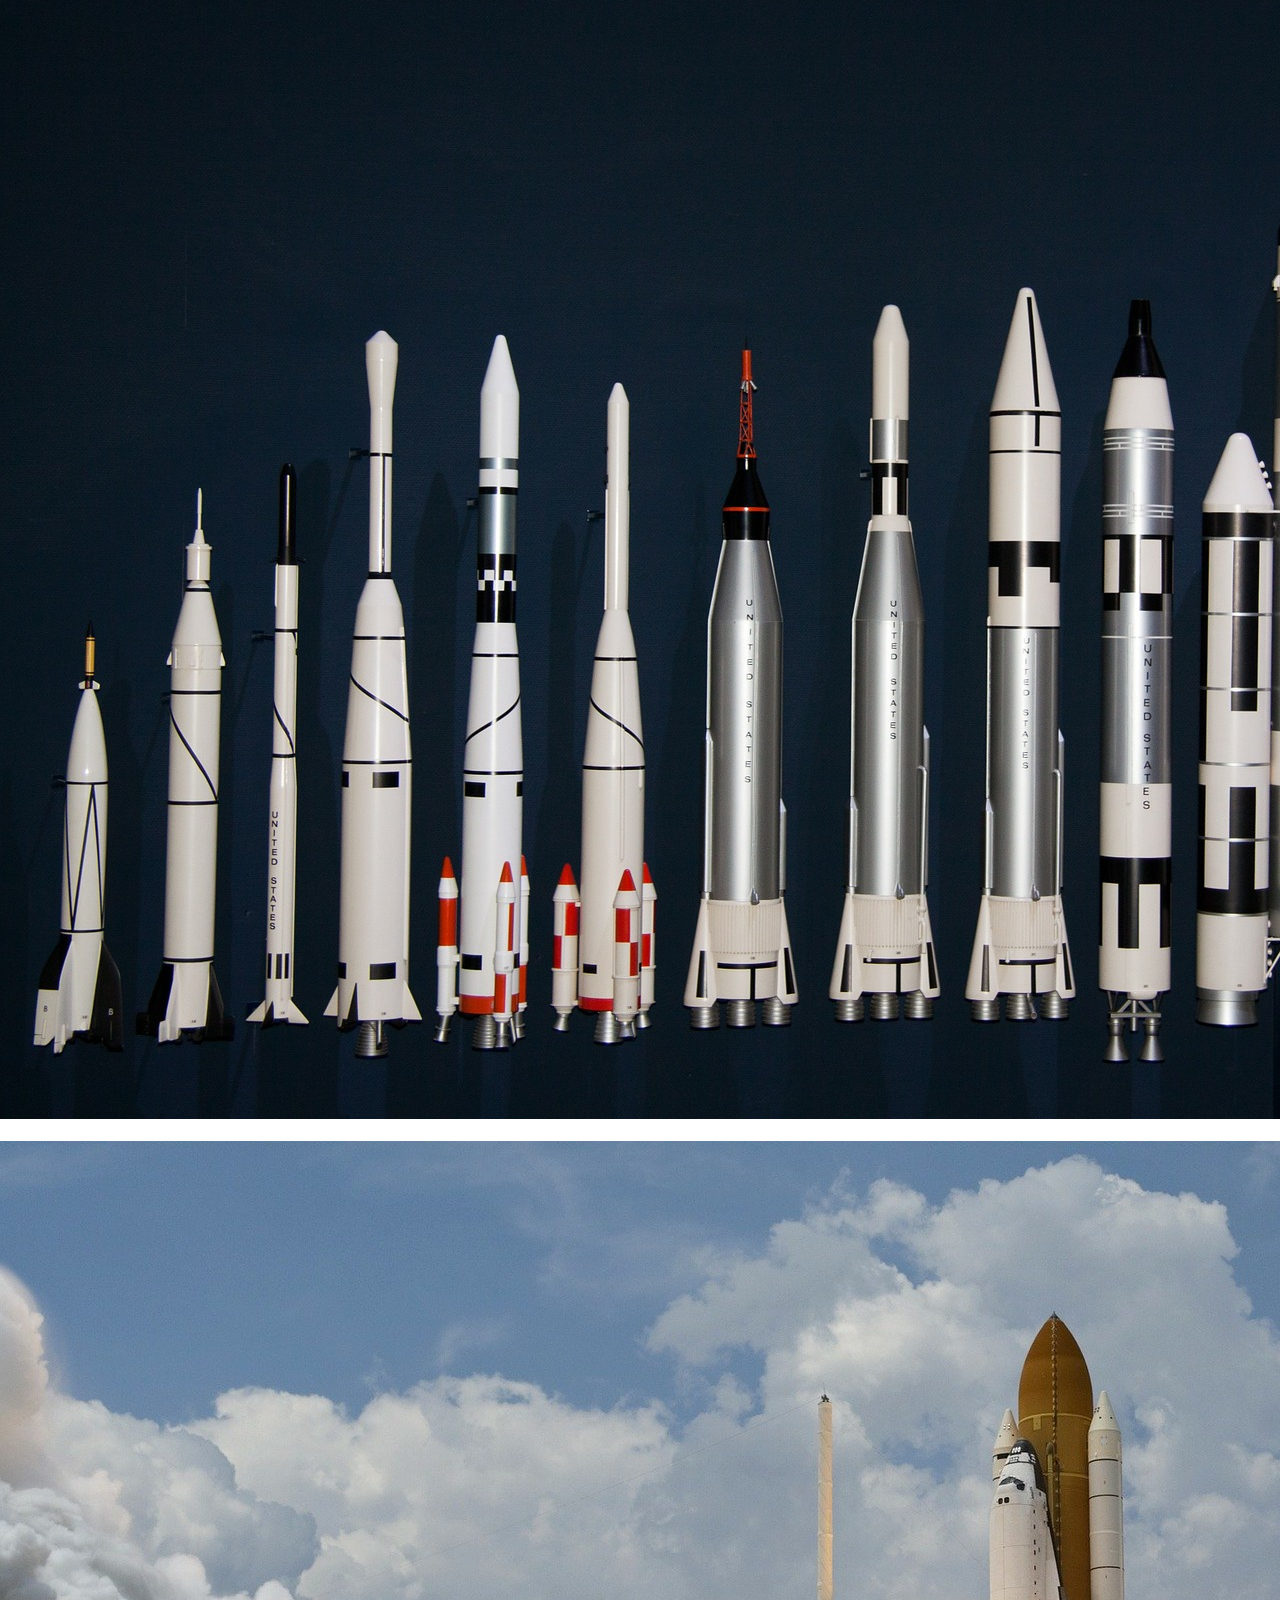
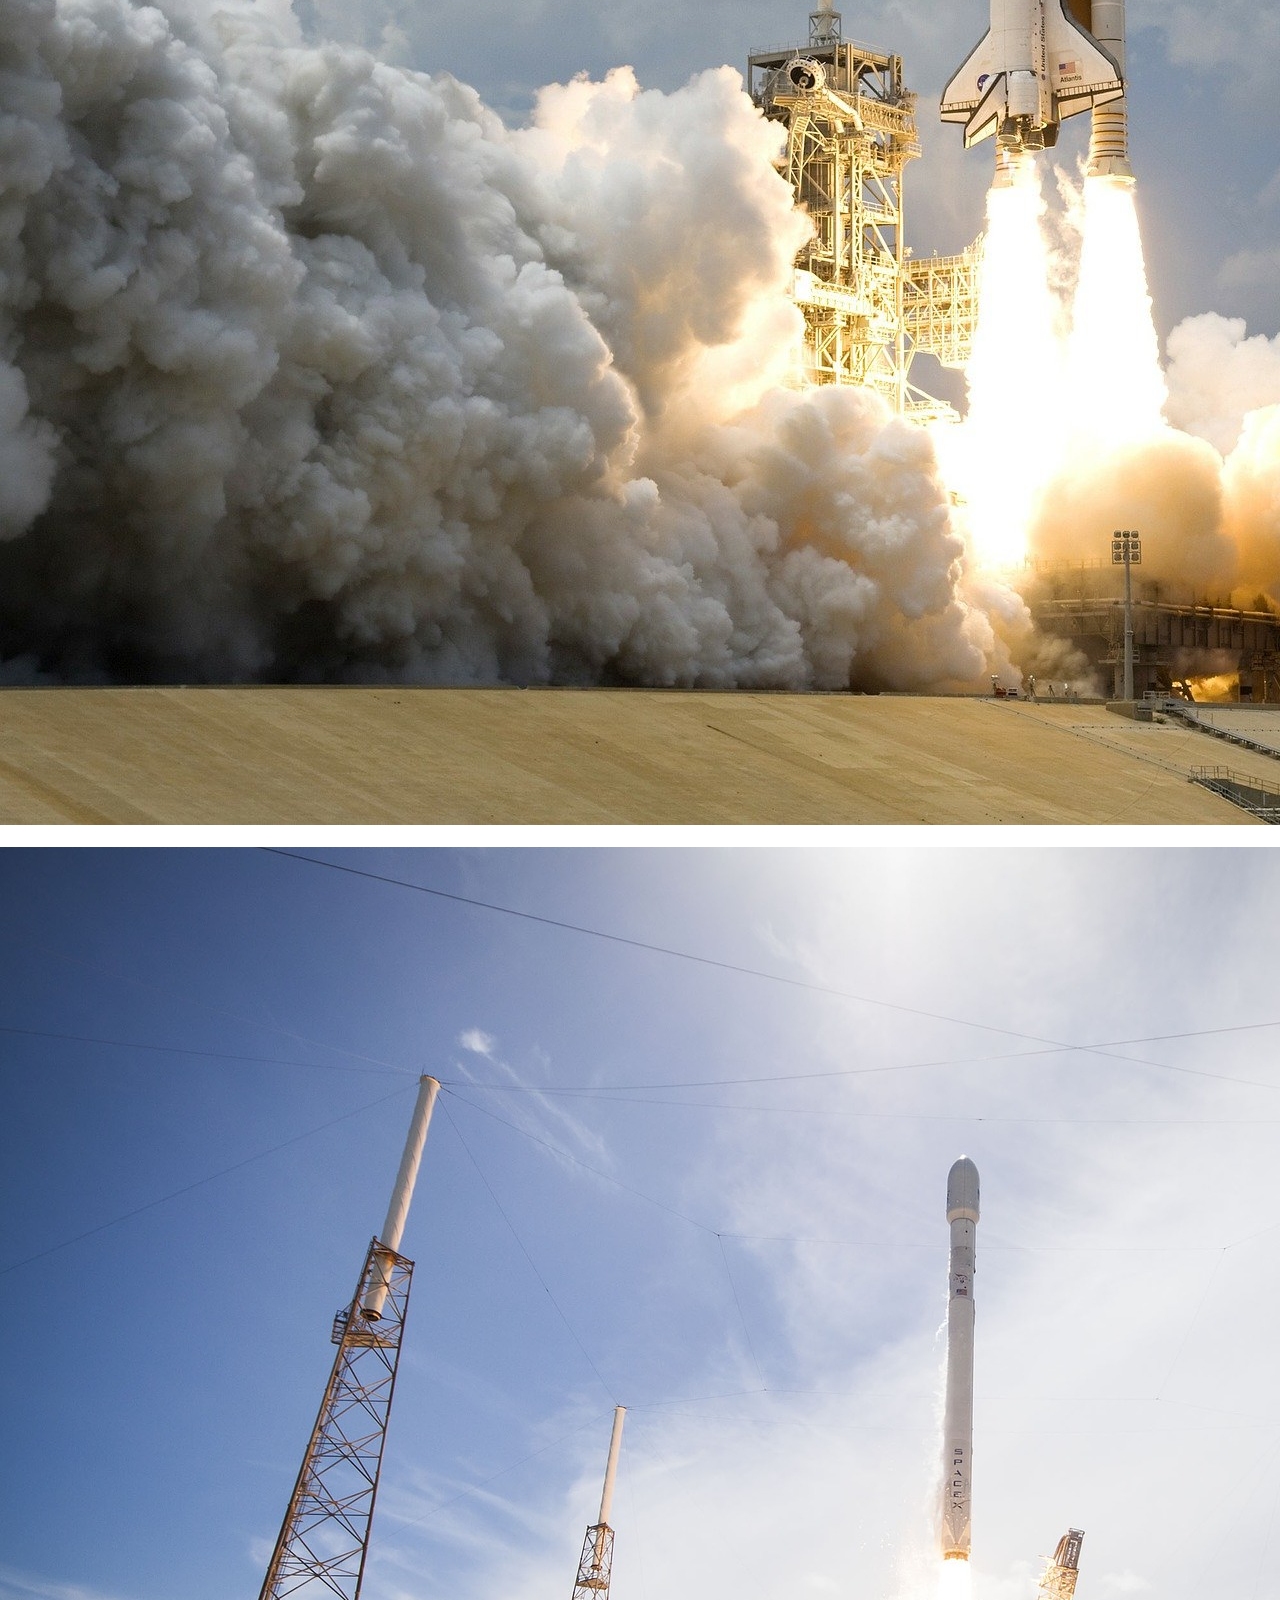
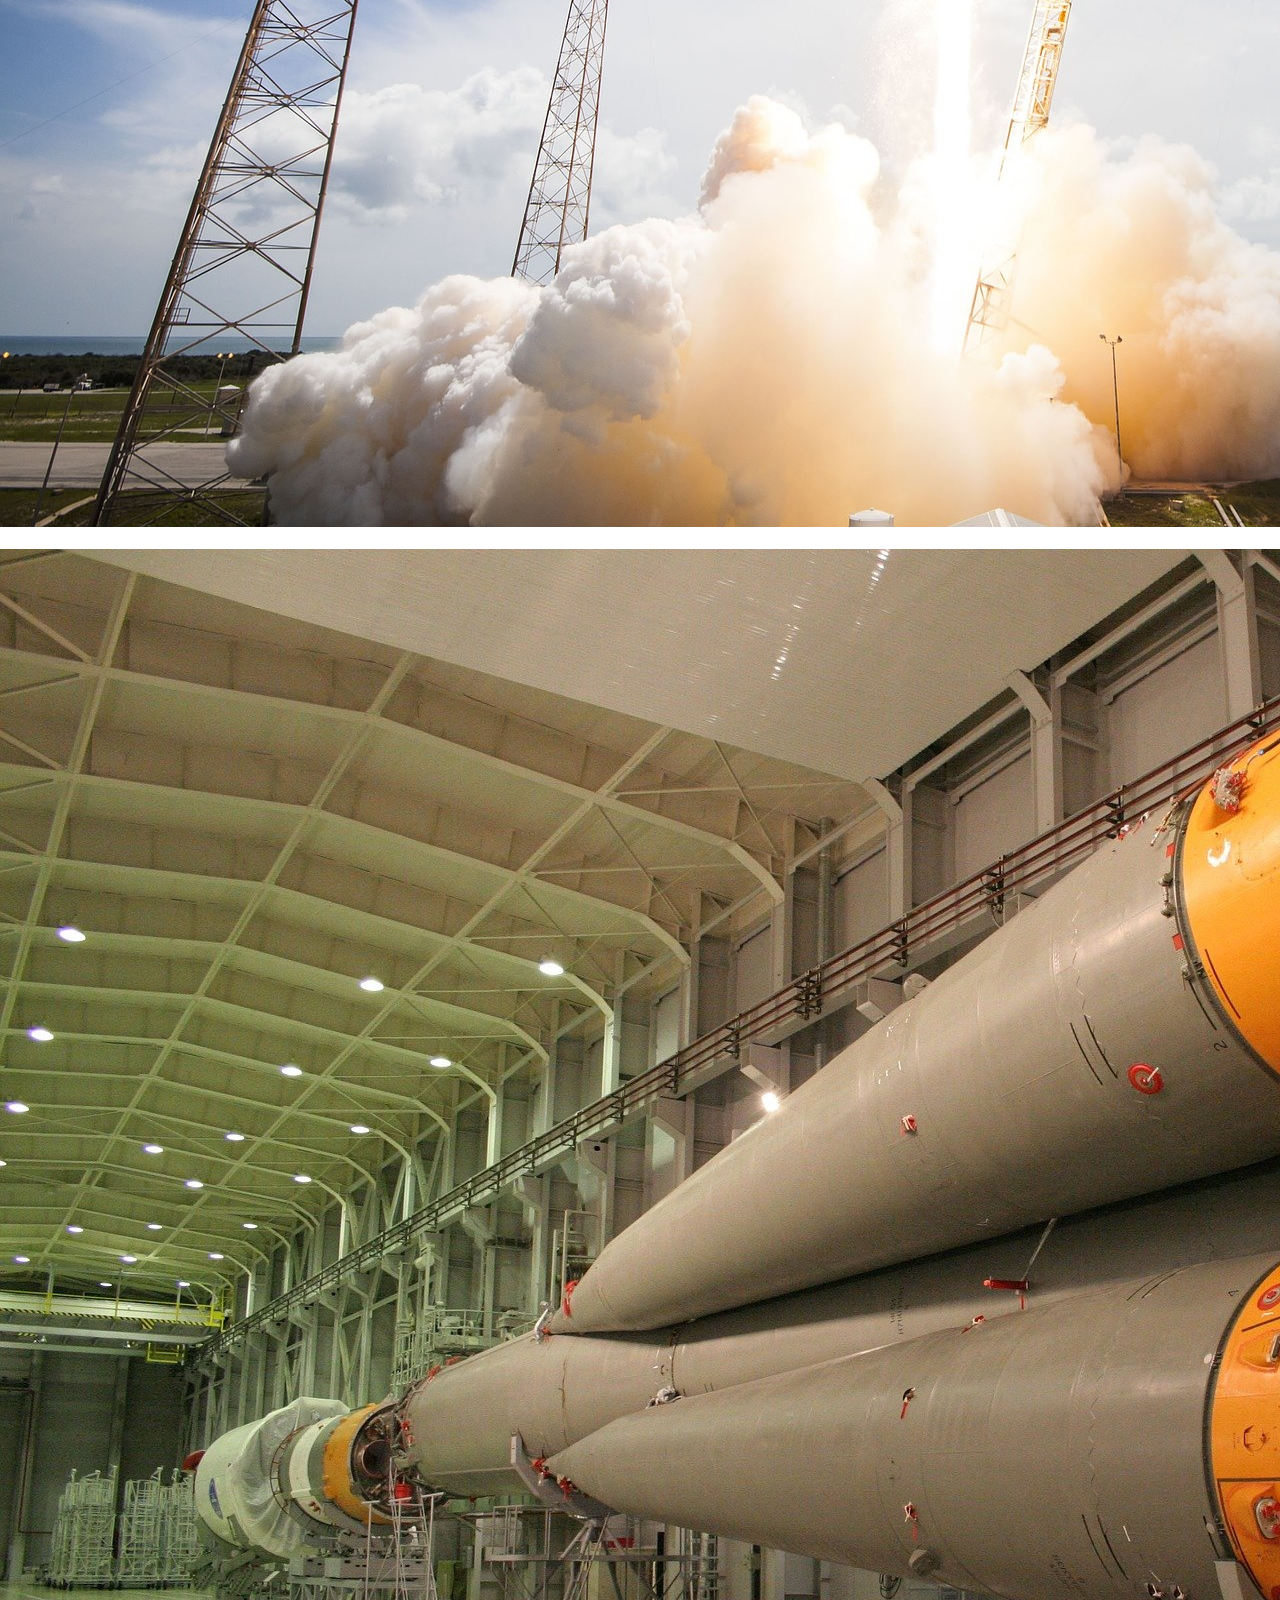
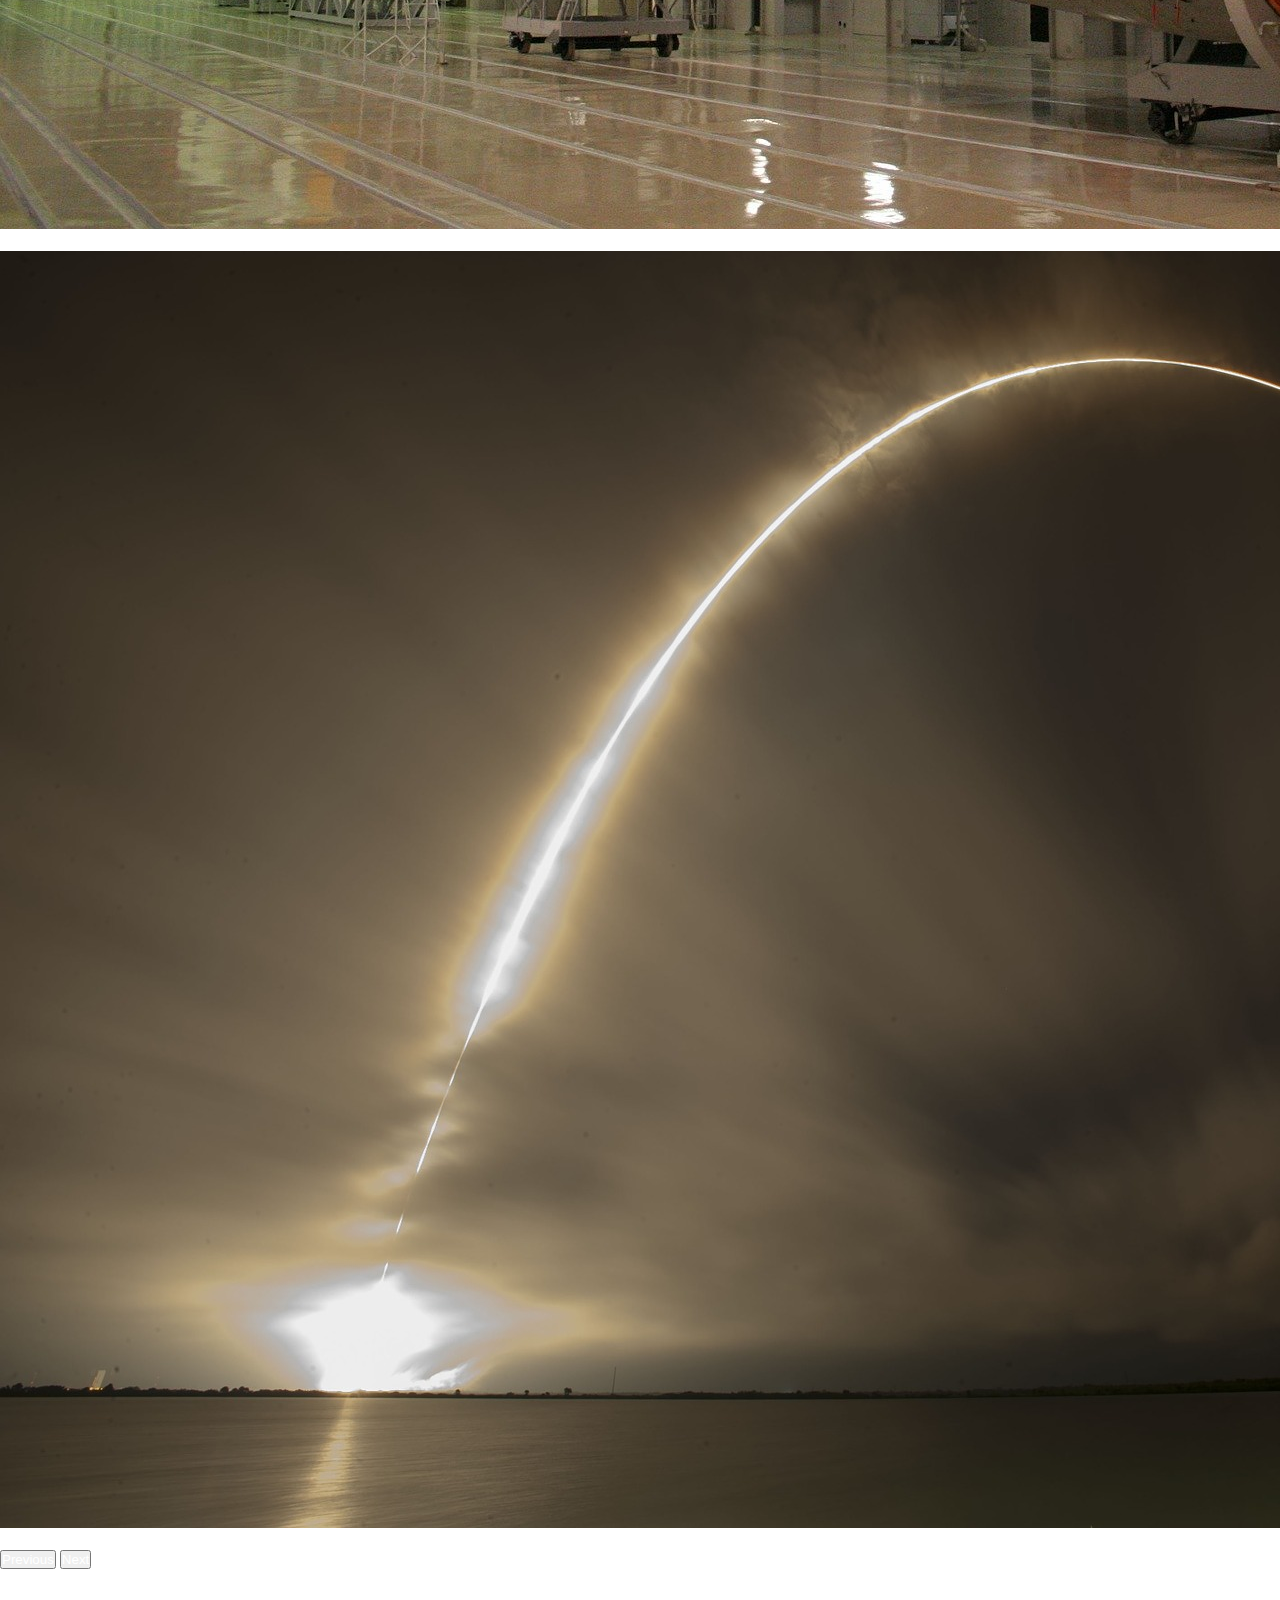
==== commit 304a40ea: "falcon9" ====
--- a/pages/falcon9.html
+++ b/pages/falcon9.html
@@ -95,7 +95,7 @@
 
     <div id="carouselExampleInterval" class="carousel slide" data-bs-ride="carousel">
       <div class="carousel-inner">
-          <div class="carousel-item active container00 carrossel01" data-bs-interval="300000">
+          <section class="carousel-item active carousel1" data-bs-interval="3000000">
               <div class="container" id="overViewPosition">
                   <p class="subTitleOvewView">FALCON 9</p>
                   <h3 class="titleOverView">VISÃO GERAL</h3>
@@ -128,8 +128,8 @@
                    </tbody>
                    </table>
               </div>
-          </div>
-          <div class="carousel-item container00 carrossel02" data-bs-interval="3000000">
+          </section>
+          <section class="carousel-item carousel2" data-bs-interval="3000000">
              <div class="container" id="overViewPosition">
                   <p class="subTitleOvewView">FALCON 9</p>
                   <h3 class="titleOverView">PRIMEIRO ESTÁGIO</h3>
@@ -142,8 +142,8 @@
                       O Falcon 9 gera mais de 1,7 milhão de libras de empuxo ao nível do mar.
                   </p>
                </div>
-          </div>
-          <div class="carousel-item container00 carrossel03" data-bs-interval="3000000">
+          </section>
+          <section class="carousel-item carousel3" data-bs-interval="3000000">
                <div class="container" id="overViewPosition">
                   <p class="subTitleOvewView">FALCON 9</p>
                   <h3 class="titleOverView">SEGUNDO ESTÁGIO</h3>
@@ -169,8 +169,8 @@
                      </tbody>
                  </table>
              </div>
-         </div>
-           <div class="carousel-item container00 carrossel04" data-bs-interval="2000000">
+          </section>
+           <section class="carousel-item carousel4" data-bs-interval="3000000">
               <div class="container" id="overViewPosition">
                   <p class="subTitleOvewView">FALCON 9</p>
                   <h3 class="titleOverView">INTERESTADUAL</h3>
@@ -185,8 +185,9 @@
                       interestadual. Eles orientam o foguete durante a reentrada, movendo o centro de pressão.
                   </p>
              </div>
-          </div>
-          <div class="carousel-item container00 carrossel05" data-bs-interval="3000000">
+           </section>
+
+          <section class="carousel-item  carousel5" data-bs-interval="3000000">
              <div class="container" id="overViewPosition">
                   <p class="subTitleOvewView">FALCON 9</p>
                   <h3 class="titleOverView">CARGA ÚTIL</h3>
@@ -208,8 +209,8 @@
                       </tbody>
                  </table>
              </div>
-        </div>
-       </div>
+        </section>
+      </div>
       <button class="carousel-control-prev" type="button" data-bs-target="#carouselExampleInterval"
           data-bs-slide="prev">
           <span class="carousel-control-prev-icon" aria-hidden="true"></span>
@@ -222,13 +223,112 @@
       </button>
   </div>
 
-    <section class="container-fluid section4">
-      <div class="container text" data-aos="fade-down-right" data-aos-duration="2000">
-        <p class="h1">STARSHIP POUSA ASTRONAUTAS NA LUA</p>
-        <button type="button" class="btn btn-outline-light mt-3" id="button">
-          SAIBA MAIS
-        </button>
+    <section class="container-fluid section7">
+      <div class="container" id="overViewPosition" data-aos="fade-right" data-aos-duration="1400">
+        <p class="subTitleOvewView">FALCON 9</p>
+        <h3 class="titleOverView">MERLIN</h3>
+        <p>
+            Merlin é uma família de motores de foguete desenvolvidos pela SpaceX para uso em seus veículos de
+            lançamento Falcon 1, Falcon 9 e Falcon Heavy. Os motores Merlin usam querosene de grau de foguete (RP-1)
+            e oxigênio líquido como propelentes de foguete em um ciclo de energia de gerador a gás. O motor Merlin
+            foi originalmente projetado para recuperação e reutilização.
+        </p>
+        <table class="table" id="widthTable">
+            <tbody>
+                <tr>
+                    <td>PROPULSOR</td>
+                    <td class="text-end">LOX <span>/ RP-1</span></td>
+                </tr>
+                <tr>
+                    <td>IMPULSO</td>
+                    <td class=" text-end">845 kN <span>/ 190.000 lbf</span></td>
+                </tr>
+           </tbody>
+       </table>
+   </div>
+ </div>
     </section>
+
+    <div id="carouselExampleCaptions" class="carousel slide carrosselSlide" data-bs-ride="carousel">
+      <div class="carousel-indicators">
+          <button type="button" data-bs-target="#carouselExampleCaptions" data-bs-slide-to="0" class="active"
+              aria-current="true" aria-label="Slide 1"></button>
+          <button type="button" data-bs-target="#carouselExampleCaptions" data-bs-slide-to="1"
+              aria-label="Slide 2"></button>
+          <button type="button" data-bs-target="#carouselExampleCaptions" data-bs-slide-to="2"
+              aria-label="Slide 3"></button>
+          <button type="button" data-bs-target="#carouselExampleCaptions" data-bs-slide-to="3"
+              aria-label="Slide 4"></button>
+          <button type="button" data-bs-target="#carouselExampleCaptions" data-bs-slide-to="4"
+              aria-label="Slide 5"></button>
+          <button type="button" data-bs-target="#carouselExampleCaptions" data-bs-slide-to="5"
+              aria-label="Slide 6"></button>
+      </div>
+      <div class="carousel-inner">
+          <div class="carousel-item active" data-bs-interval="1000000">
+              <img src="../img/falcon9/09.jpg" class="d-block w-100" alt="...">
+              <div class="carousel-caption d-md-block">
+                  <p class="carousselText">O Falcon 9 lança o Dragon para a Estação Espacial Internacional do Complexo
+                      de
+                      Lançamento 39A</p>
+              </div>
+          </div>
+          <div class="carousel-item" data-bs-interval="2000000">
+              <img src="/img/falcon9/10.jpg" class="d-block w-100" alt="...">
+              <div class="carousel-caption d-md-block">
+                 <p class="carousselText">Primeiro e segundo estágio após a separação de voo</p>
+              </div>
+          </div>
+          <div class="carousel-item" data-bs-interval="3000000">
+              <img src="/img/falcon9/11.jpg" class="d-block w-100" alt="...">
+              <div class="carousel-caption d-md-block">
+                  <p class="carousselText">Falcon 9 decola com sua carga útil Iridium-5</p>
+              </div>
+          </div>
+          <div class="carousel-item" data-bs-interval="3000000">
+              <img src="/img/falcon9/12.jpg" class="d-block w-100" alt="...">
+              <div class="carousel-caption d-md-block">
+                  <p class="carousselText">Falcon 9 pousando no droneship para ler as instruções</p>
+              </div>
+          </div>
+          <div class="carousel-item" data-bs-interval="3000000">
+              <img src="/img/falcon9/13.jpg" class="d-block w-100" alt="...">
+              <div class="carousel-caption d-md-block">
+                    <p class="carousselText">Clone dos motores Merlin do Falcon 9 durante a decolagem</p>
+              </div>
+          </div>
+          <div class="carousel-item" data-bs-interval="3000000">
+              <img src="/img/falcon9/14.jpg" class="d-block w-100" alt="...">
+              <div class="carousel-caption d-md-block">
+                  <p class="carousselText">O falcon 9 deixa um rastro de luz ao decolar da Base Aérea de Vandenberg
+                  </p>
+              </div>
+          </div>
+      </div>
+      <button class="carousel-control-prev" type="button" data-bs-target="#carouselExampleCaptions"
+          data-bs-slide="prev">
+          <span class="carousel-control-prev-icon" aria-hidden="true"></span>
+          <span class="visually-hidden">Previous</span>
+      </button>
+      <button class="carousel-control-next" type="button" data-bs-target="#carouselExampleCaptions"
+          data-bs-slide="next">
+          <span class="carousel-control-next-icon" aria-hidden="true"></span>
+          <span class="visually-hidden">Next</span>
+      </button>
+  </div>
+
+  <div class="container-fluid text-center downloadDesc">
+    <p data-aos="fade-right" data-aos-duration="1200"><span>Para mais informações sobre esse e outros projetos entre em contato com
+            </span> <a href="https://www.instagram.com/tobias_alvz/" target="blank">tobias_alvz</a></p>
+
+
+    <button type="button" class="btn btn-outline-light p-3" data-aos="flip-left" data-aos-duration="1000">BAIXAR
+        GUIA DO USUÁRIO</button>
+    <button type="button" class="btn btn-outline-light p-3" data-aos="flip-up" data-aos-duration="1300">CAPACIDADES
+        E
+        SERVIÇOS</button>
+</div>
+
 
     <footer class="container-fluid text-center footer">
       <span class="me-3"> Tobias Alves &copy; 2022</span>
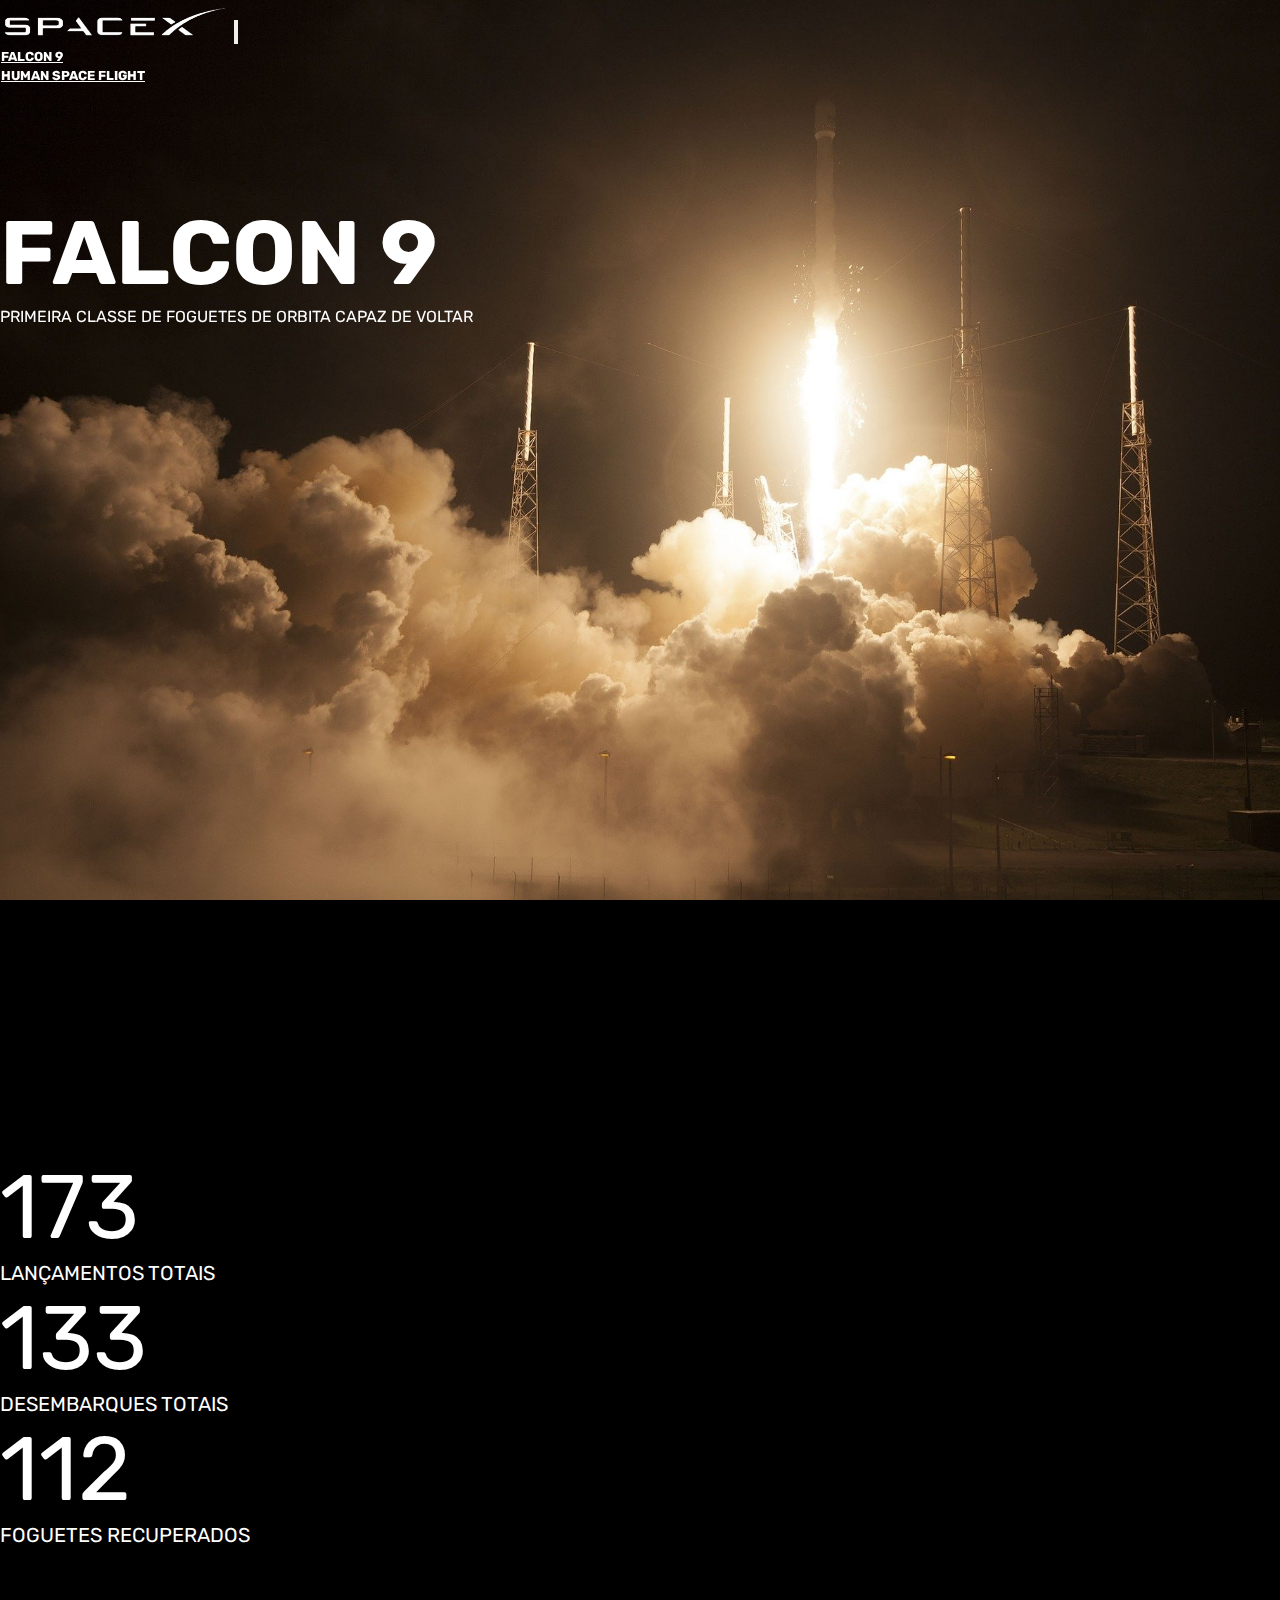
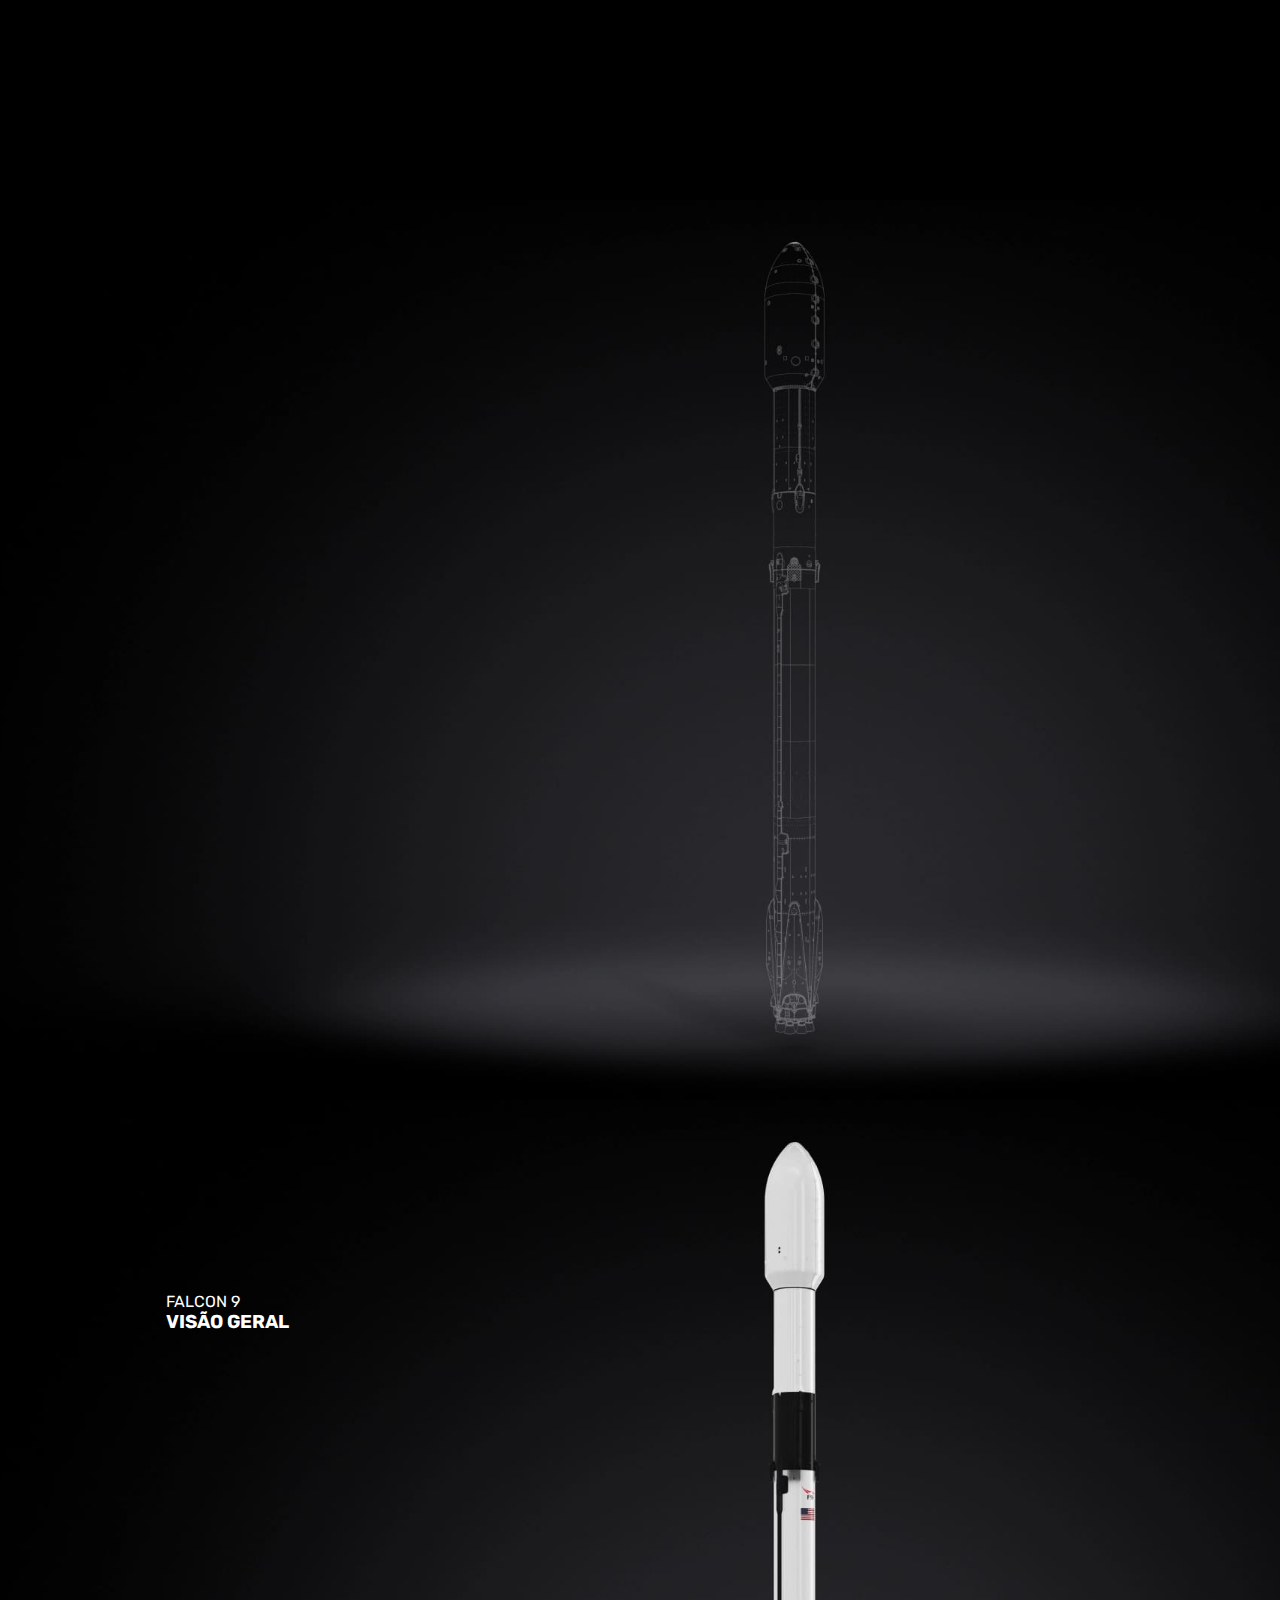
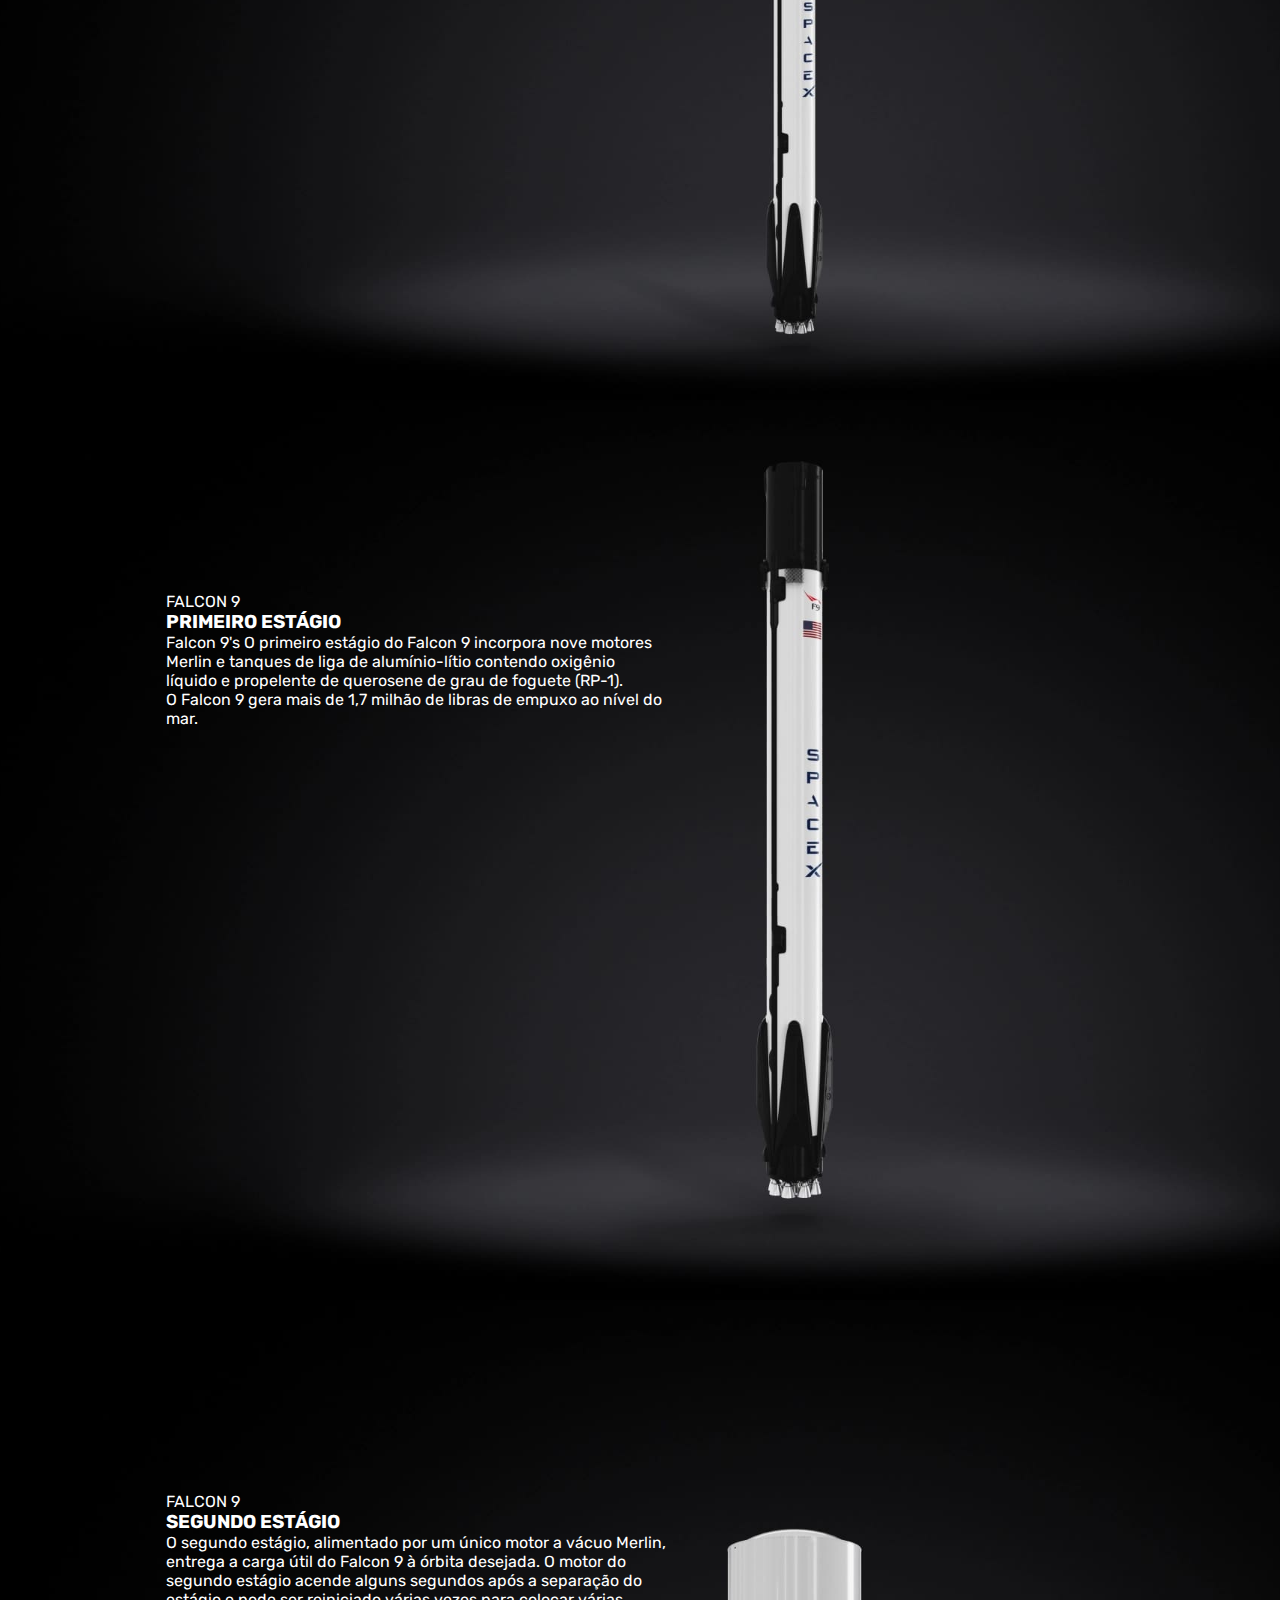
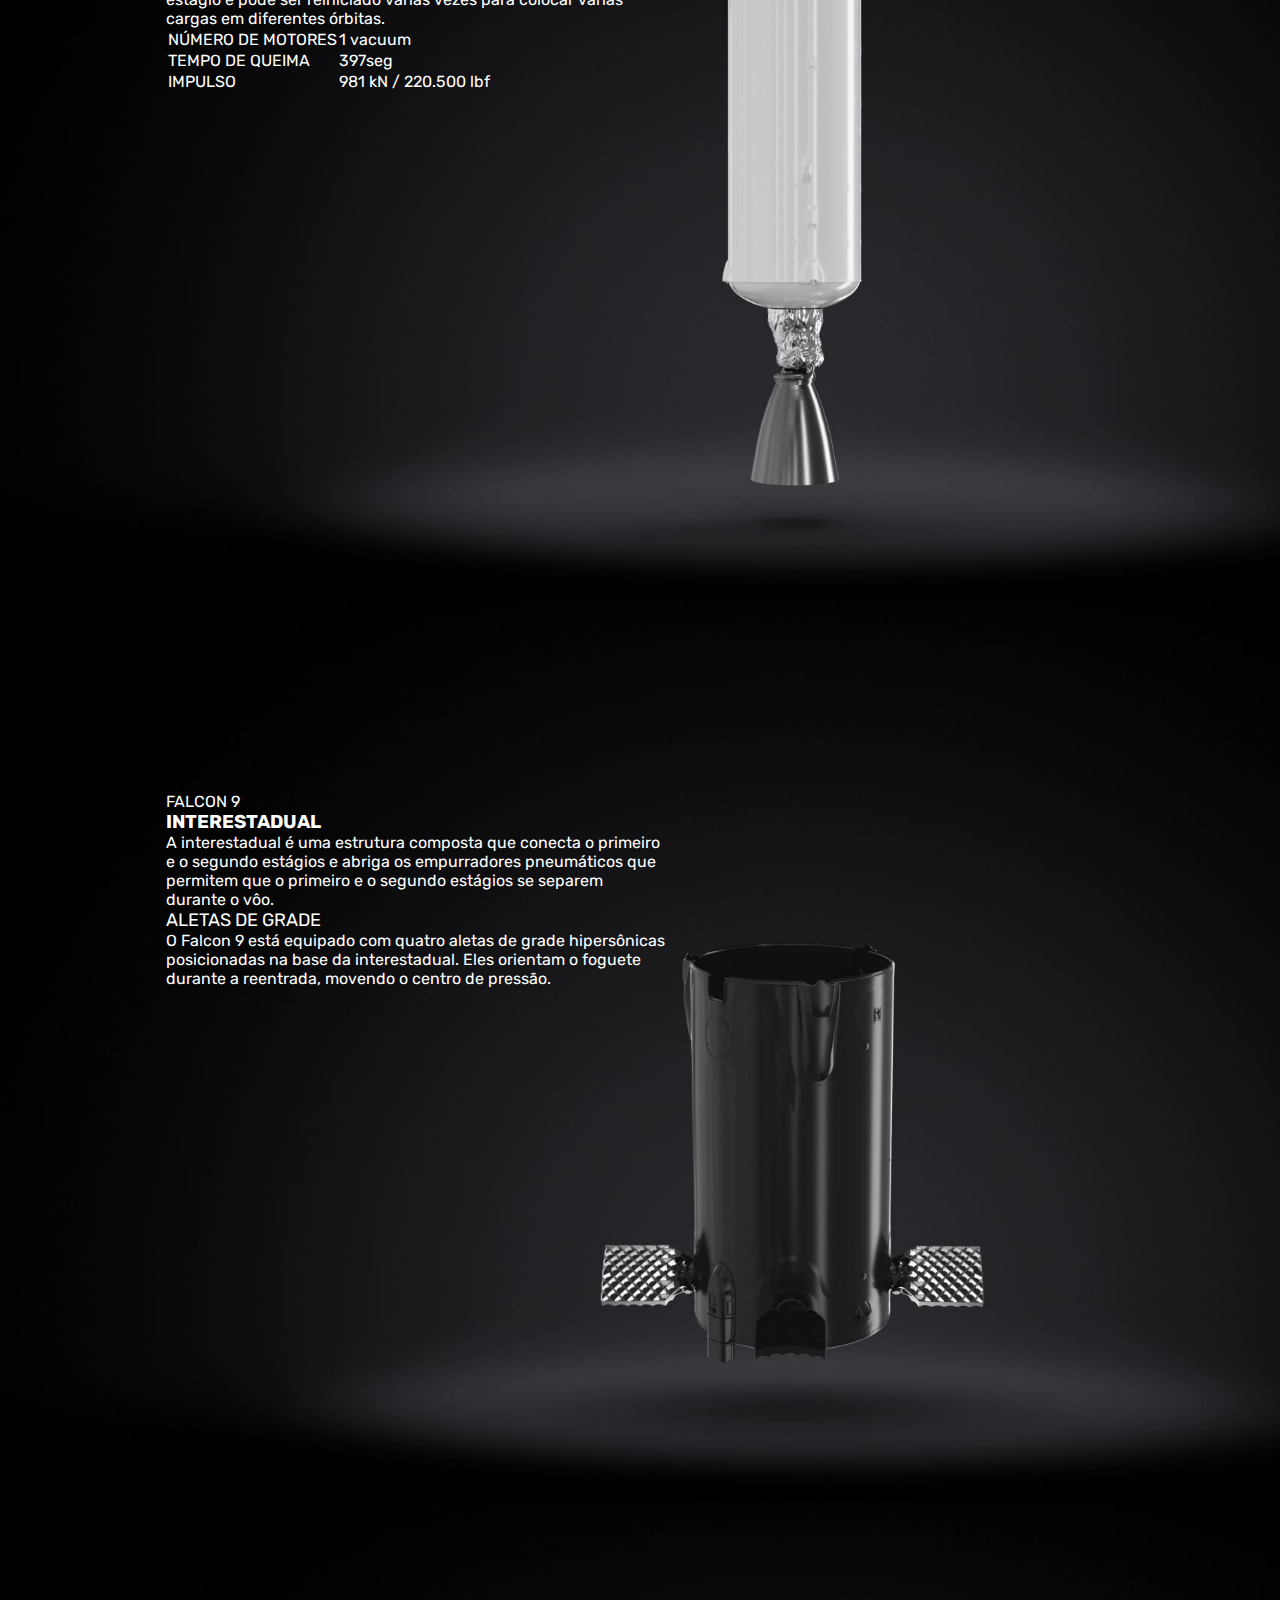
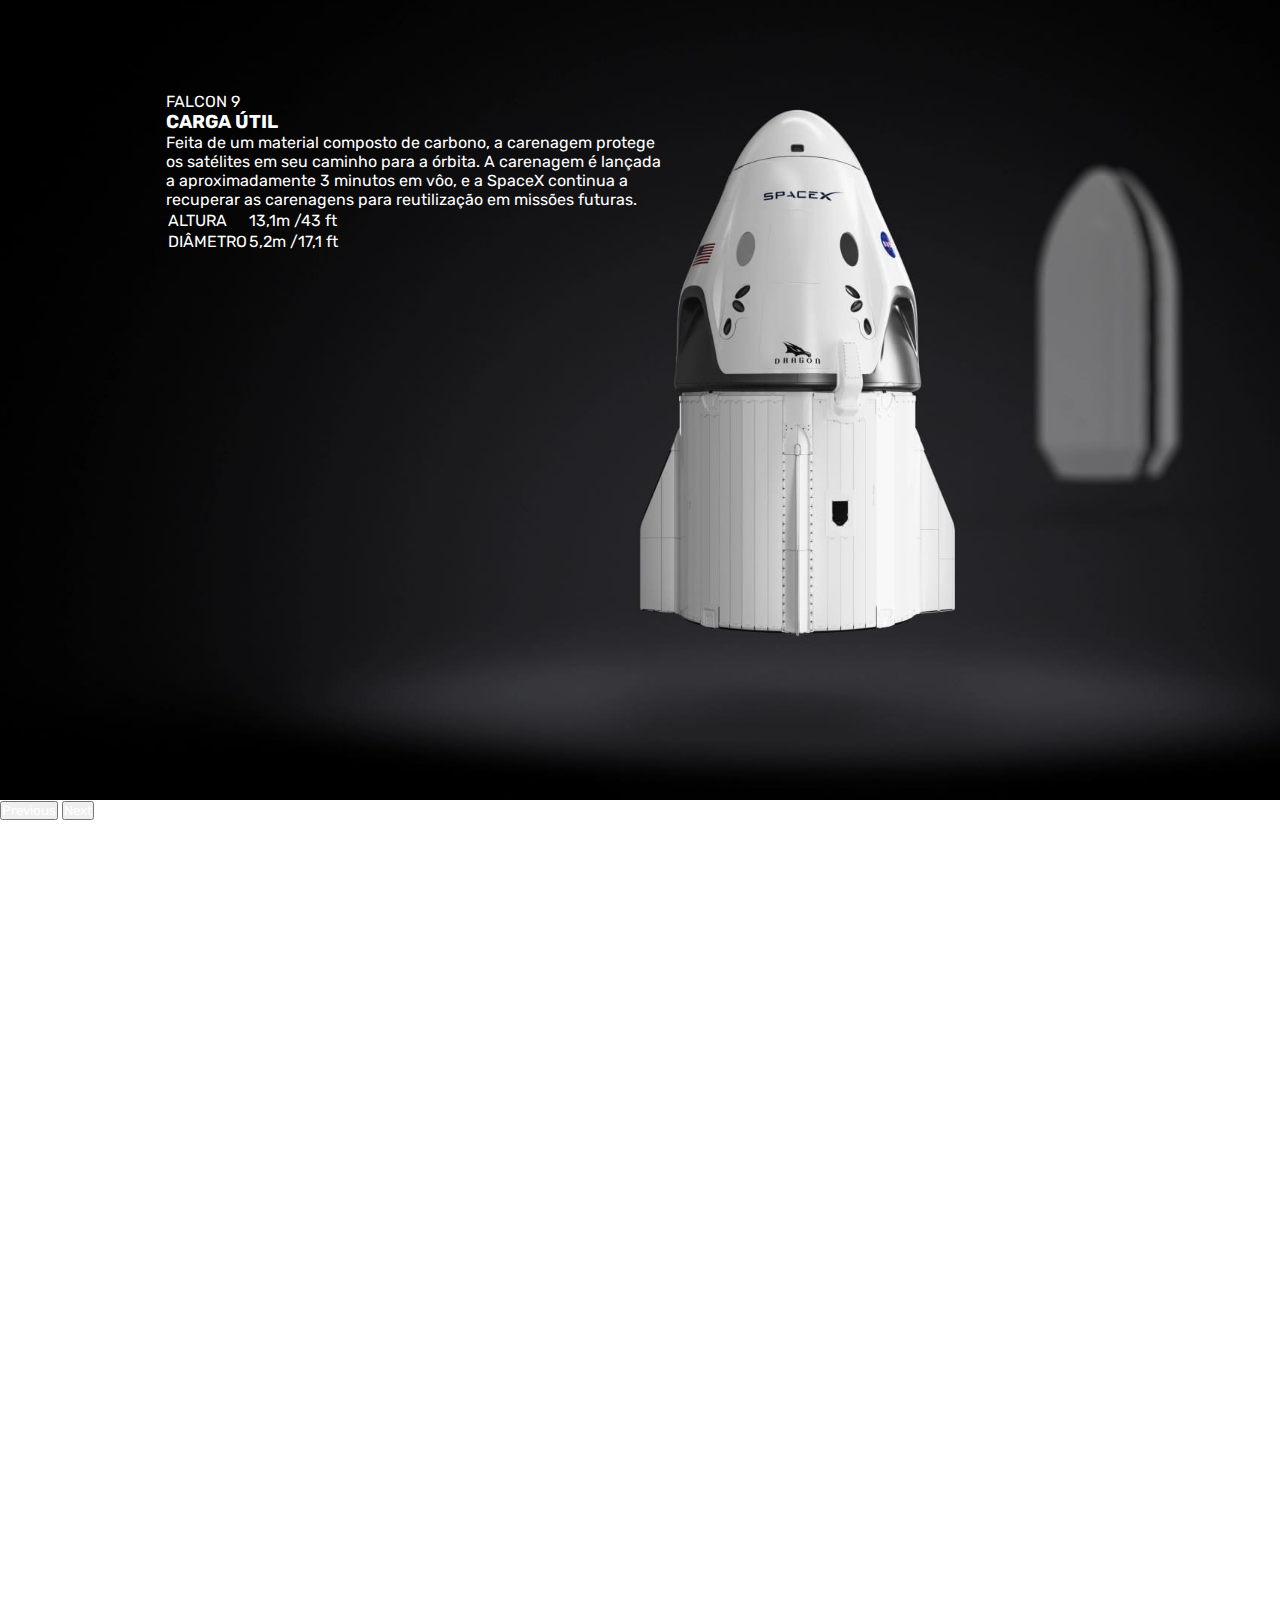
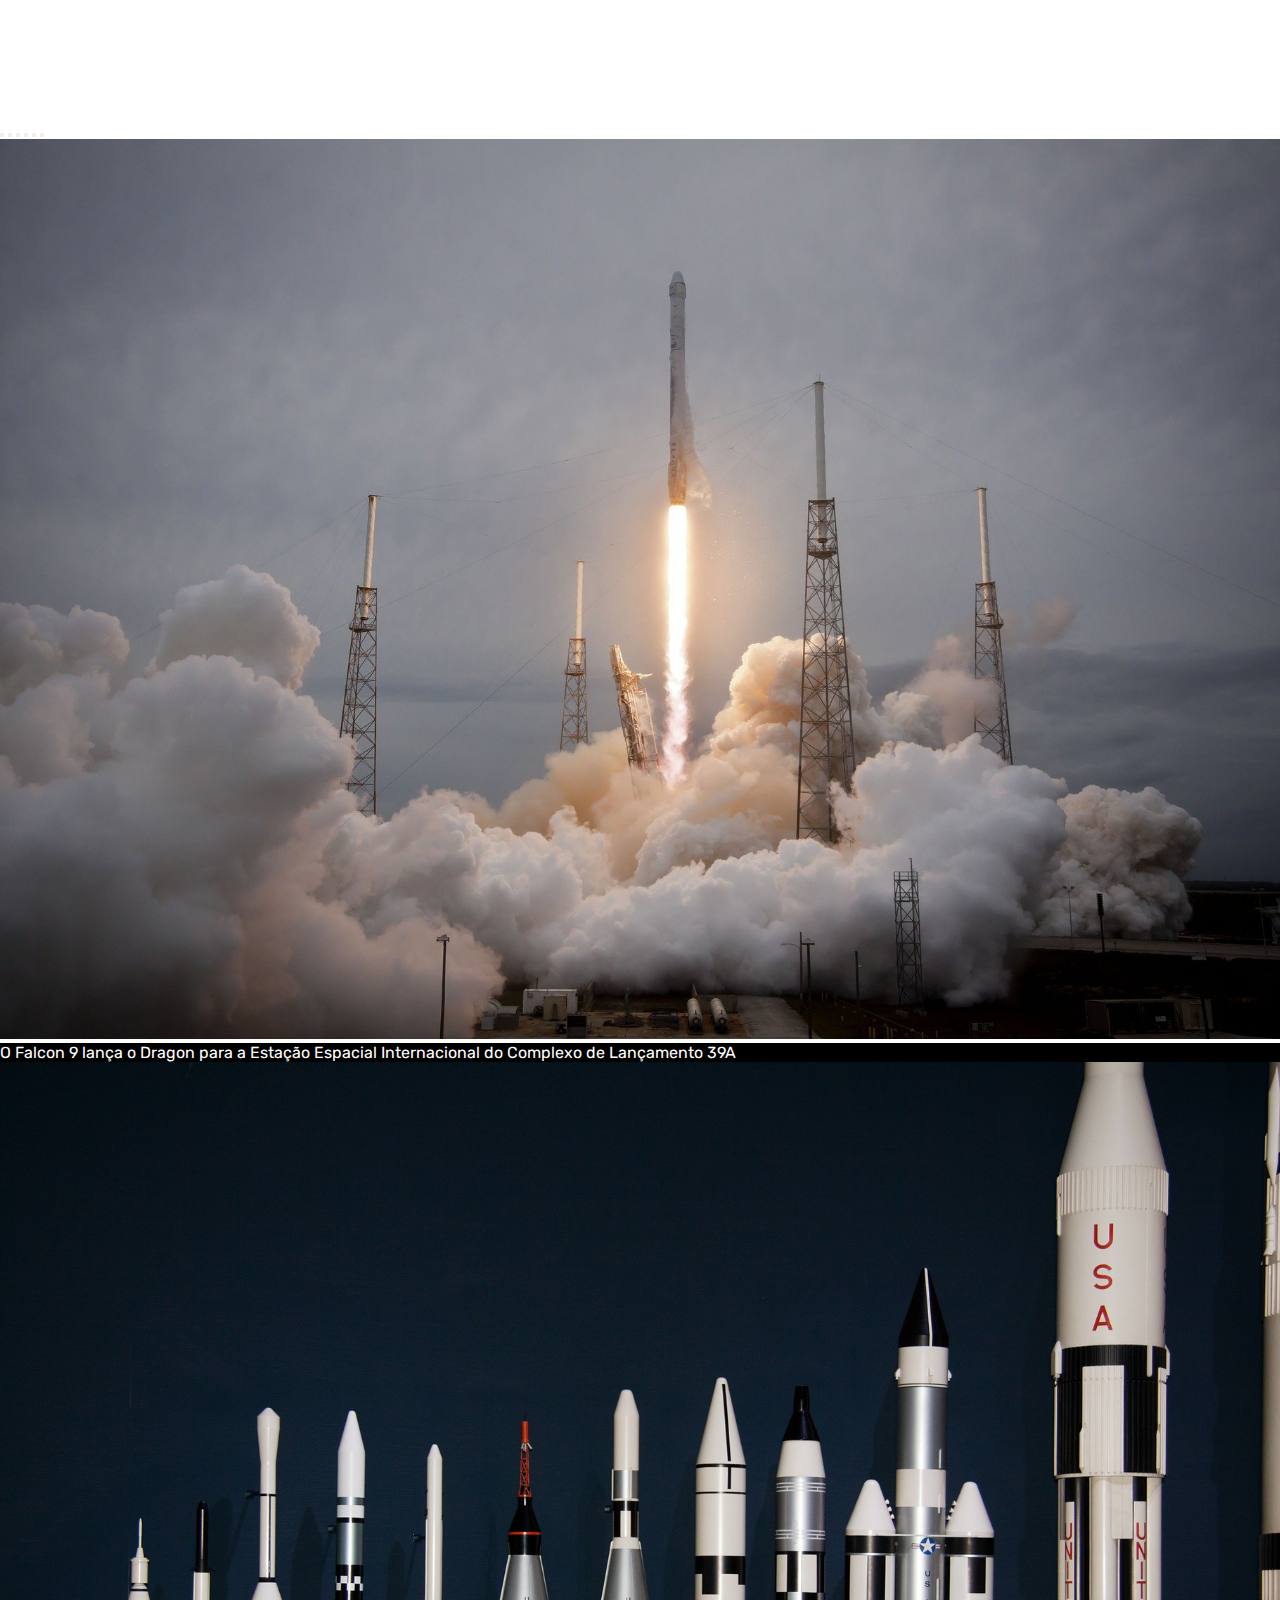
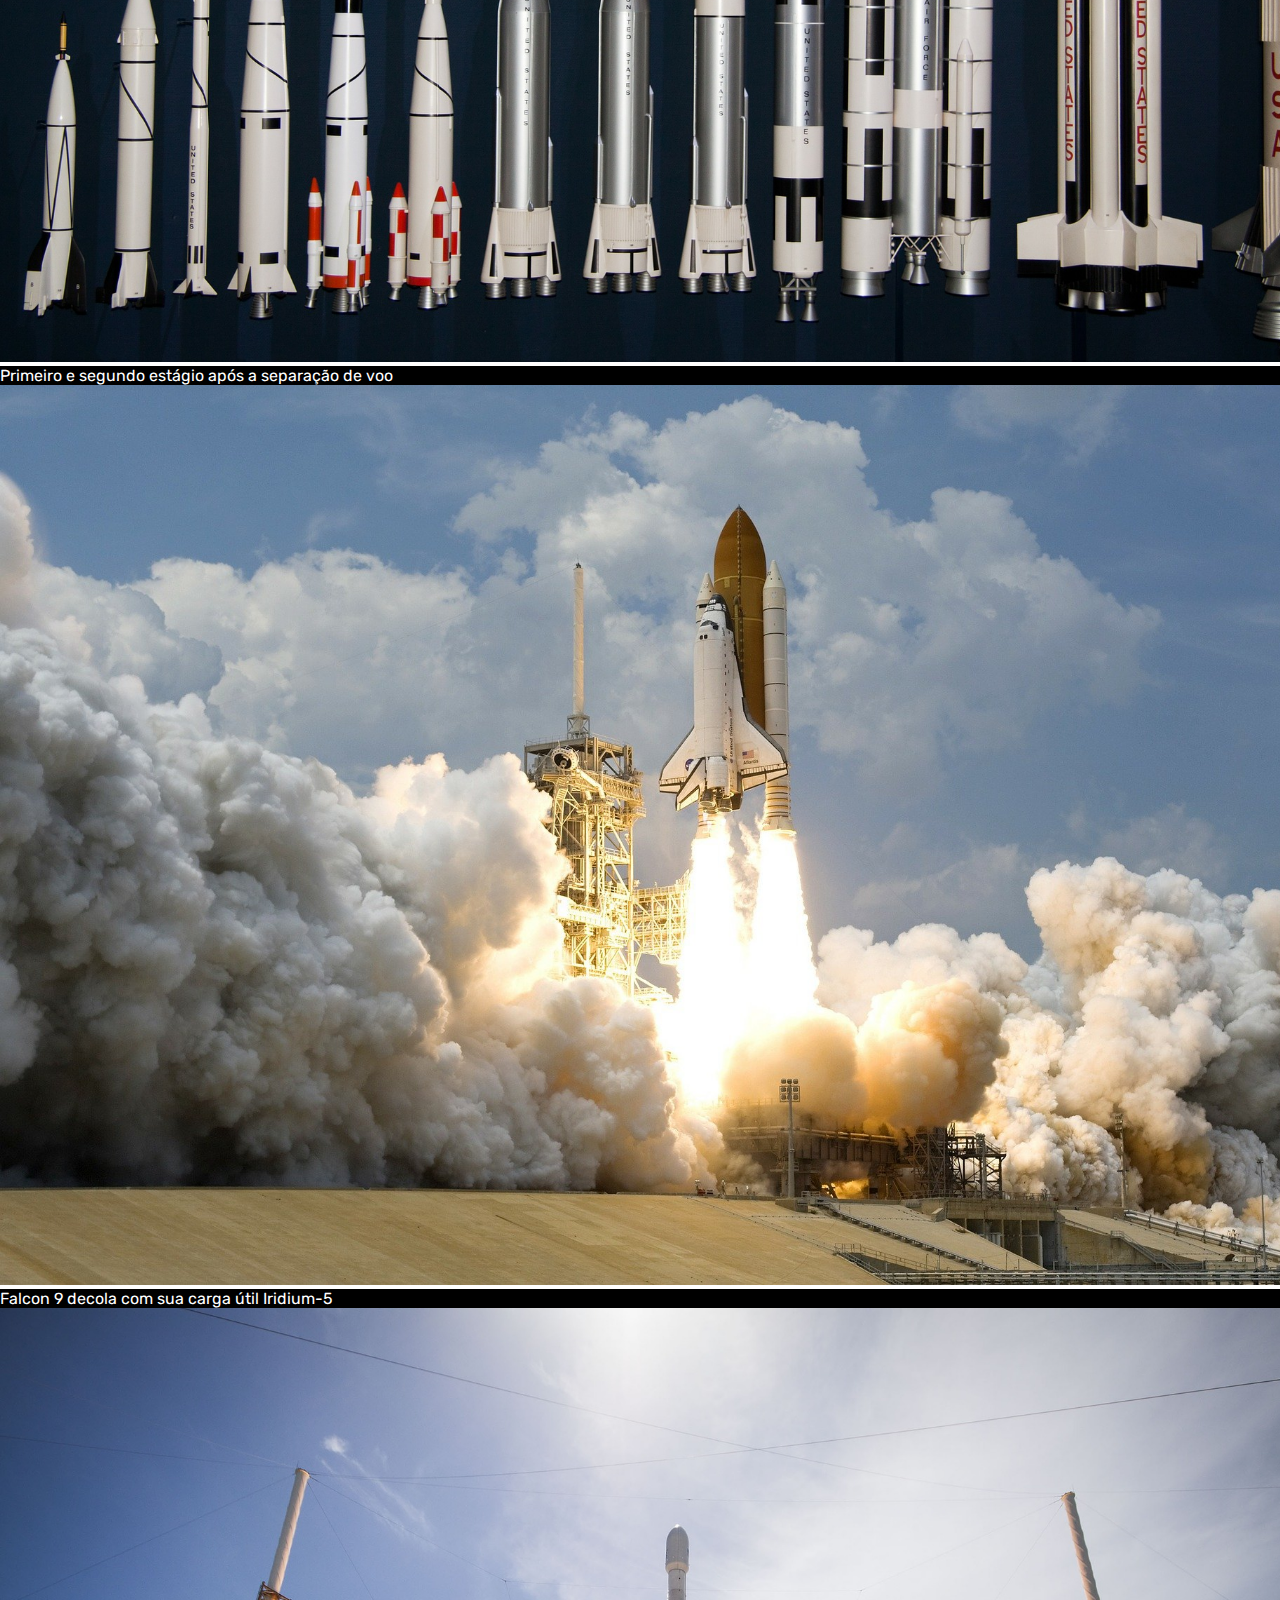
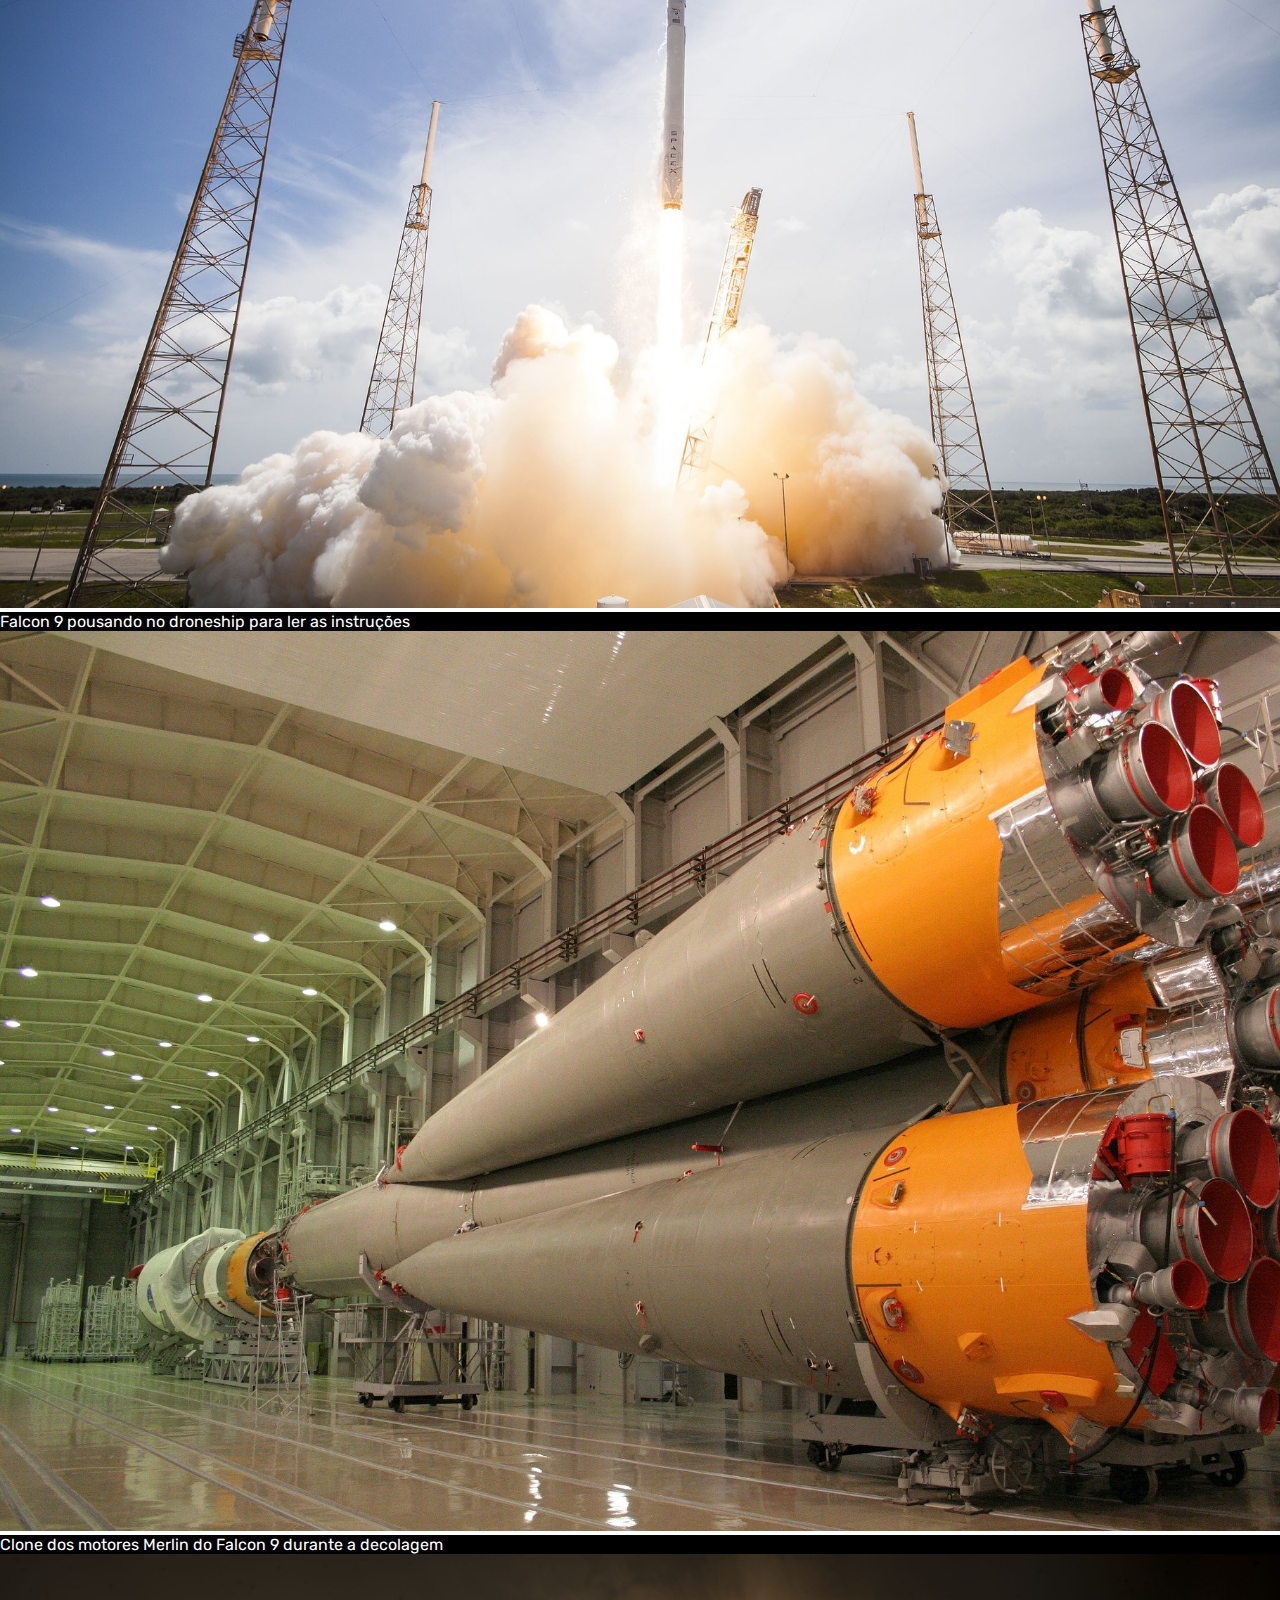
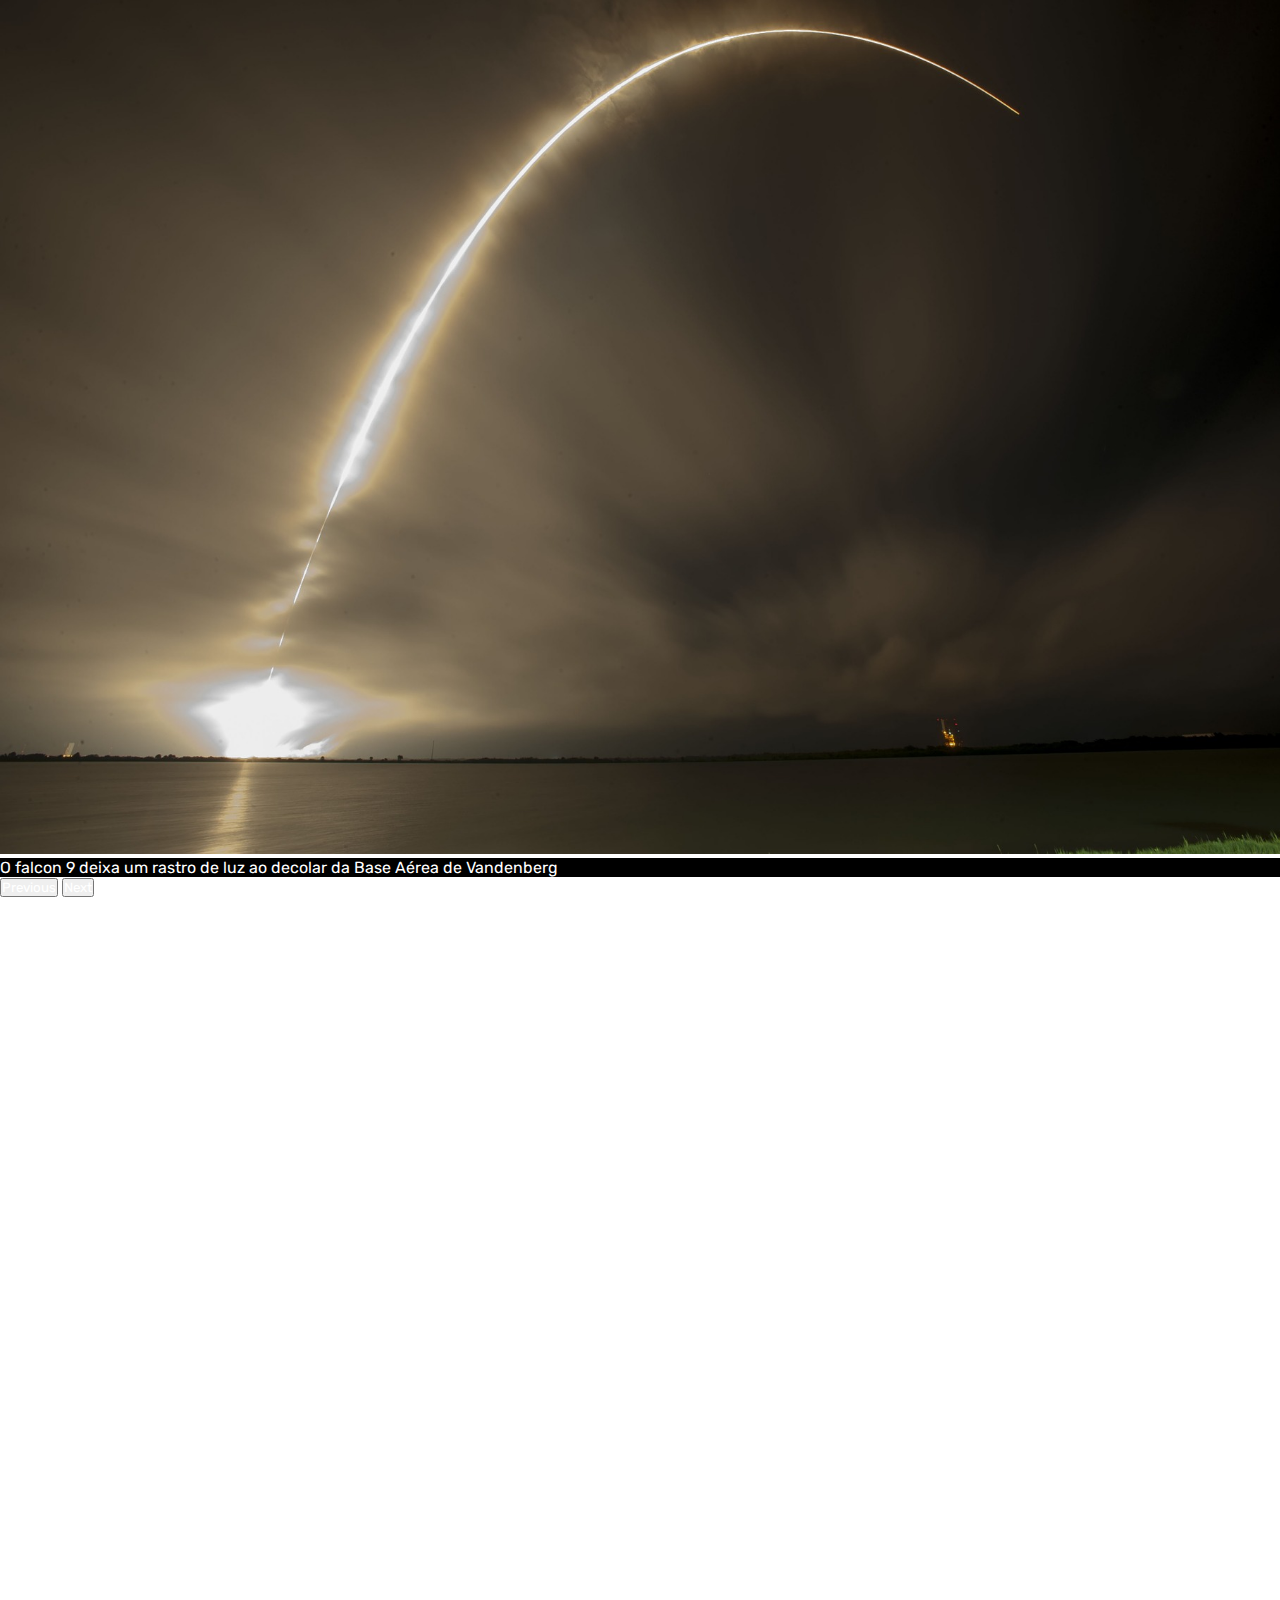
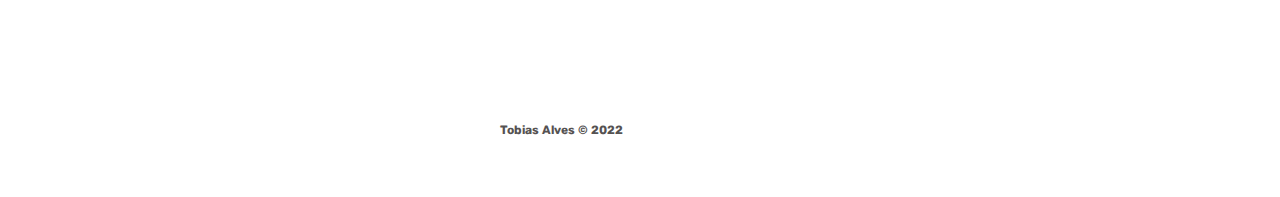
==== commit 08b52ad1: "up" ====
--- a/pages/falcon9.html
+++ b/pages/falcon9.html
@@ -15,7 +15,7 @@
     />
     <link
       rel="shortcut icon"
-      href="img/home/spacex (1).png"
+      href="../img/home/spacex (1).png"
       type="image/x-icon"
     />
     <link rel="stylesheet" href="../css/style.css" />
@@ -56,7 +56,7 @@
                   </a>
                 </li>
                 <li class="nav-item">
-                  <a class="nav-link" href="pages/humanflight.html"
+                  <a class="nav-link" href="humanflight.html"
                     >HUMAN SPACE FLIGHT</a
                   >
                 </li>
@@ -66,9 +66,9 @@
         </nav>
       </header>
       <div  data-aos="fade-up" data-aos-duration="2000"  class="container text-center text">
-        <p class="h1">FALCON 9</p>
-        <p class="h5" id="t1">PRIMEIRA CLASSE DE FOGUETES DE ORBITA CAPAZ DE VOLTAR</p>
-       
+        <p class="h1 title1">FALCON 9</p>
+        <p class="h5 sub1" id="t1">PRIMEIRA CLASSE DE FOGUETES DE ORBITA CAPAZ DE VOLTAR</p>
+    
     </section>
 
     <section class="container-fluid numbers">
--- a/css/style.css
+++ b/css/style.css
@@ -1,156 +1 @@
-* {
-  margin: 0;
-  padding: 0;
-  box-sizing: border-box;
-  color: white;
-}
-
-section {
-  min-height: 100vh;
-  background-position: center;
-  background-repeat: no-repeat;
-  background-size: cover;
-  color: white;
-}
-
-header {
-  position: fixed;
-}
-
-.logo {
-  width: 230px;
-}
-
-a {
-  position: relative;
-  display: inline-block;
-}
-
-.nav-link {
-  padding: 1px;
-  font-size: small;
-  font-weight: bold;
-}
-
-.nav-link:after {
-  content: "  ";
-  position: absolute;
-  width: 100%;
-  transform: scaleX(0);
-  height: 1px;
-  bottom: 0;
-  left: 0;
-  background-color: white;
-  transform-origin: bottom right;
-  transition: transform 0.3s ease-out;
-}
-
-.nav-link:hover:after {
-  transform: scaleX(1);
-  transform-origin: bottom left;
-}
-
-.arrowdown {
-  display: inline-block;
-  width: 90px;
-  margin-top: 5px;
-}
-
-#button {
-  padding: 15px 25px;
-  border: 2px solid white;
-  position: relative;
-}
-
-#button:before {
-  content: "";
-  position: absolute;
-  top: 0px;
-  left: 0px;
-  width: 100%;
-  height: 0px;
-  background-color: rgba(255, 255, 255, 0.185);
-  color: black;
-  border-radius: 10px;
-  transition: all 0.5s ease;
-}
-
-#button:hover:before {
-  height: 100%;
-  color: black;
-  font-weight: bold;
-}
-
-.footer {
-  background-color: black;
-  height: 15vh;
-  font-size: 12px;
-  font-weight: bold;
-  display: flex;
-  align-items: center;
-  justify-content: center;
-}
-.footer a {
-  text-decoration: none;
-  color: white;
-  transition: 0.5s;
-}
-.footer a:hover {
-  color: #b9b9b9;
-}
-
-.footer > span {
-  color: #555252;
-}
-
-.navbar-toggler-icon {
-  height: 20px;
-}
-
-section.section1 {
-  background-image: url("../../img/home/01 (1).jpg");
-}
-section.section2 {
-  background-image: url("../../img/home/03 (1).jpg");
-}
-section.section3 {
-  background-image: url("../../img/home/02.gif");
-}
-section.section4 {
-  background-image: url("../../img/home/04.jpg");
-}
-
-.text {
-  padding-top: 200px;
-}
-
-@media (max-width: 405px) {
-  .logo {
-    width: 180px;
-    margin-top: 15px;
-  }
-  .footer {
-    font-size: 10px;
-  }
-}
-@media (max-width: 350px) {
-  .logo {
-    width: 150px;
-    margin-top: 15px;
-  }
-}
-@media (max-width: 750px) {
-  .text {
-    padding-top: 120px;
-  }
-  .text {
-    width: auto;
-    font-size: 50px;
-  }
-  .text {
-    width: auto;
-    font-size: 50px;
-  }
-}
-
-/*# sourceMappingURL=style.css.map */
+@import"https://fonts.googleapis.com/css2?family=Rubik:wght@300&display=swap";*{margin:0;padding:0;box-sizing:border-box;color:#fff;font-family:"Rubik",sans-serif}section{min-height:100vh;background-position:center;background-repeat:no-repeat;background-size:cover;color:#fff}header{position:fixed}.logo{width:230px}a{position:relative;display:inline-block}.nav-link{padding:1px;font-size:small;font-weight:bold}.nav-link:after{content:"  ";position:absolute;width:100%;transform:scaleX(0);height:1px;bottom:0;left:0;background-color:#fff;transform-origin:bottom right;transition:transform .3s ease-out}.nav-link:hover:after{transform:scaleX(1);transform-origin:bottom left}.arrowdown{display:inline-block;width:90px;margin-top:5px}#button{padding:15px 25px;border:2px solid #fff;position:relative}#button:before{content:"";position:absolute;top:0px;left:0px;width:100%;height:0px;background-color:rgba(255,255,255,.185);color:#000;border-radius:10px;transition:all .5s ease}#button:hover:before{height:100%;color:#000;font-weight:bold}.footer{height:15vh;font-size:12px;font-weight:bold;display:flex;align-items:center;justify-content:center}.footer a{text-decoration:none;color:#fff;transition:.5s}.footer a:hover{color:#b9b9b9}.footer>span{color:#555252}.navbar-toggler-icon{height:20px}section.section1{background-image:url("../../img/home/01 (1).jpg")}section.section2{background-image:url("../../img/home/03 (1).jpg")}section.section3{background-image:url("../../img/home/02.gif")}section.section4{background-image:url("../../img/home/04.jpg")}.text{padding-top:200px}@media(max-width: 405px){.logo{width:180px;margin-top:15px}.footer{font-size:10px}}@media(max-width: 350px){.logo{width:150px;margin-top:15px}}@media(max-width: 750px){.text{padding-top:120px}.text{width:auto;font-size:50px}.text{width:auto;font-size:50px}}section.section5{background-image:url(../../img/falcon9/01.jpg)}section.section6{background-image:url(../../img/falcon9/02.jpg)}section.carousel1{background-image:url(../../img/falcon9/03.jpg)}section.carousel2{background-image:url(../../img/falcon9/04.jpg)}section.carousel3{background-image:url(../../img/falcon9/05.jpg)}section.carousel4{background-image:url(../../img/falcon9/06.jpg)}section.carousel5{background-image:url(../../img/falcon9/07.jpg)}section.section07{background-image:url(../../img/falcon9/08.jpg)}.title1{font-size:90px;font-weight:bold}.numbers{background-color:#000;height:40vh;display:flex;flex-direction:column;justify-content:center}.numbers .titleNumbers{font-size:90px}.numbers .sub{font-size:20px}.f9Desc{font-size:22px;width:640px;line-height:50px}.textFalcon9{display:grid;height:90vh;align-items:center;justify-content:left}#overViewPosition{width:500px;margin-left:13%;padding-top:15%}.carrosselSlide img{height:100vh}.carousselText{background-color:#000}.downloadDesc{height:85vh;padding-top:240px}.downloadDesc a{text-decoration:none;color:#fff}.downloadDesc a:hover{color:#b9b9b9}.downloadDesc button{border:2px solid #fff;margin-right:10px}@media(max-width: 425px){.text{display:flex;flex-direction:column;justify-content:center;min-height:80vh}.h1{font-size:50px}.numbers .titleNumbers{font-size:40px}.numbers .sub{font-size:14px}.f9Desc{width:auto;font-size:18px;line-height:30px}#overViewPosition{display:flex;height:90vh;flex-direction:column;justify-content:center;width:auto;margin-left:auto}.titleOverView{font-size:26px;font-weight:bold}.subTitleOvewView{font-size:20px;font-weight:300}}.downloadDesc button{margin:10px 0px}section.section8{background-image:url("../../img/humanflight/01 (3).jpg")}section.section9{background-image:url("../../img/humanflight/02 (2).jpg")}section.section10{background-image:url("../../img/humanflight/03 (3).jpg")}section.section11{background-image:url("../../img/humanflight/04 (2).jpg")}section.section12{background-image:url("../../img/humanflight/05 (1).jpg")}.text1{height:90vh;display:flex;flex-direction:column;justify-content:center;align-items:center}.text1 h1{font-size:110px}.text1 p{margin-top:20px;margin-bottom:50px;font-size:30px;font-weight:300}.text1 img{width:130px}.eartDesc{background-color:#000;height:25vh;display:flex;align-items:center;justify-content:center}.eartDesc p{font-weight:400;font-size:20px;width:800px}.eartDesc a{text-decoration:none;color:#fff;font-weight:500}.containerRightContent{margin-left:55%;padding-top:15%}.titleSection{font-size:60px;font-weight:bold}.subTitle{font-weight:300;margin-bottom:40px}.containerLeftContent{margin-left:5%;padding-top:15%}@media(max-width: 1024px){.text1 h1{font-size:90px}.text1 p{margin:20px 0px;font-size:30px;font-weight:300}.containerRightContent{margin-left:50%;padding-top:20%}.titleSection{font-size:50px;font-weight:bold}.subTitle{font-weight:300;margin-bottom:40px}.containerLeftContent{margin-left:5%;padding-top:20%}}@media(max-width: 425px){.title1 h1{font-size:40px}.title1 p{font-size:16px}.arrowDown{display:none}.eartDesc{height:30vh}.eartDesc p{font-weight:400;font-size:14px;width:auto}.containerRightContent{margin-left:20%;padding-top:30%}.titleSection{font-size:50px;font-weight:bold}.subTitle{font-weight:300;margin-bottom:40px}.containerLeftContent{margin-left:7%;padding-top:30%}}/*# sourceMappingURL=style.css.map */
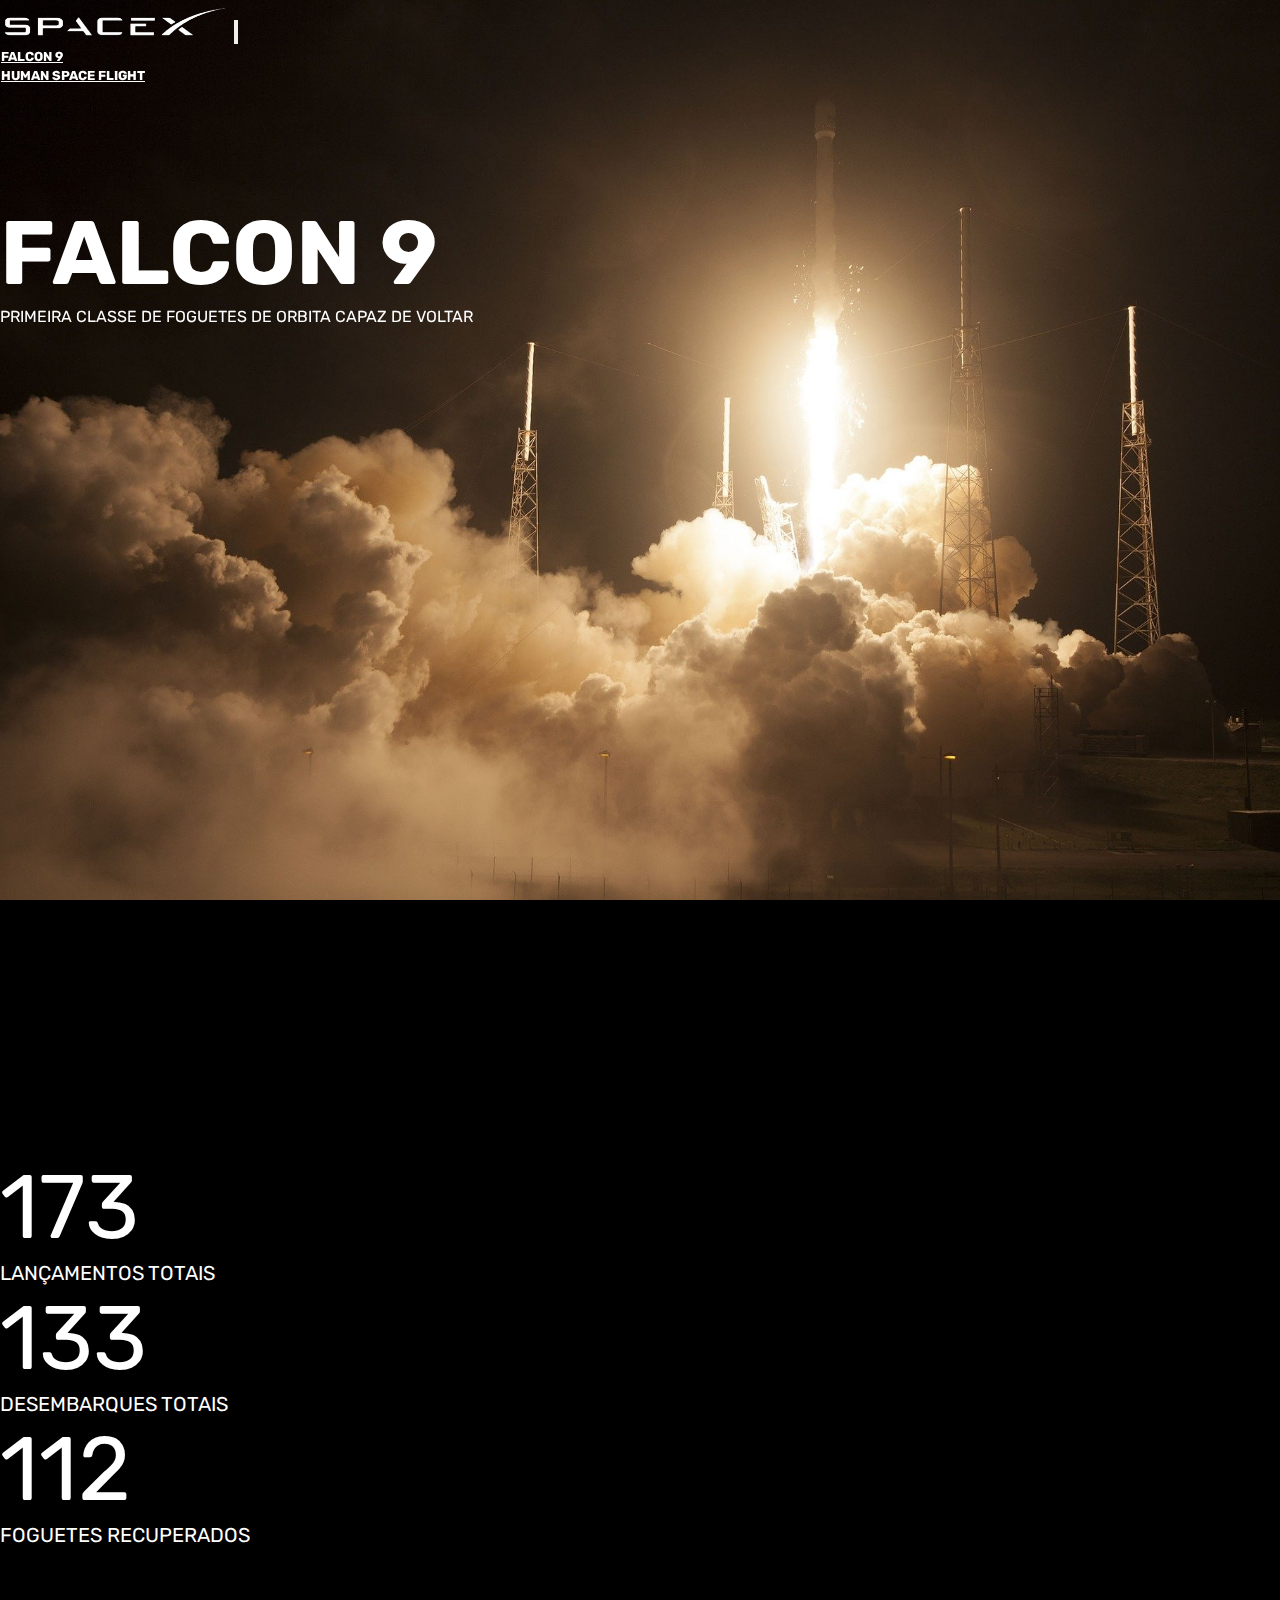
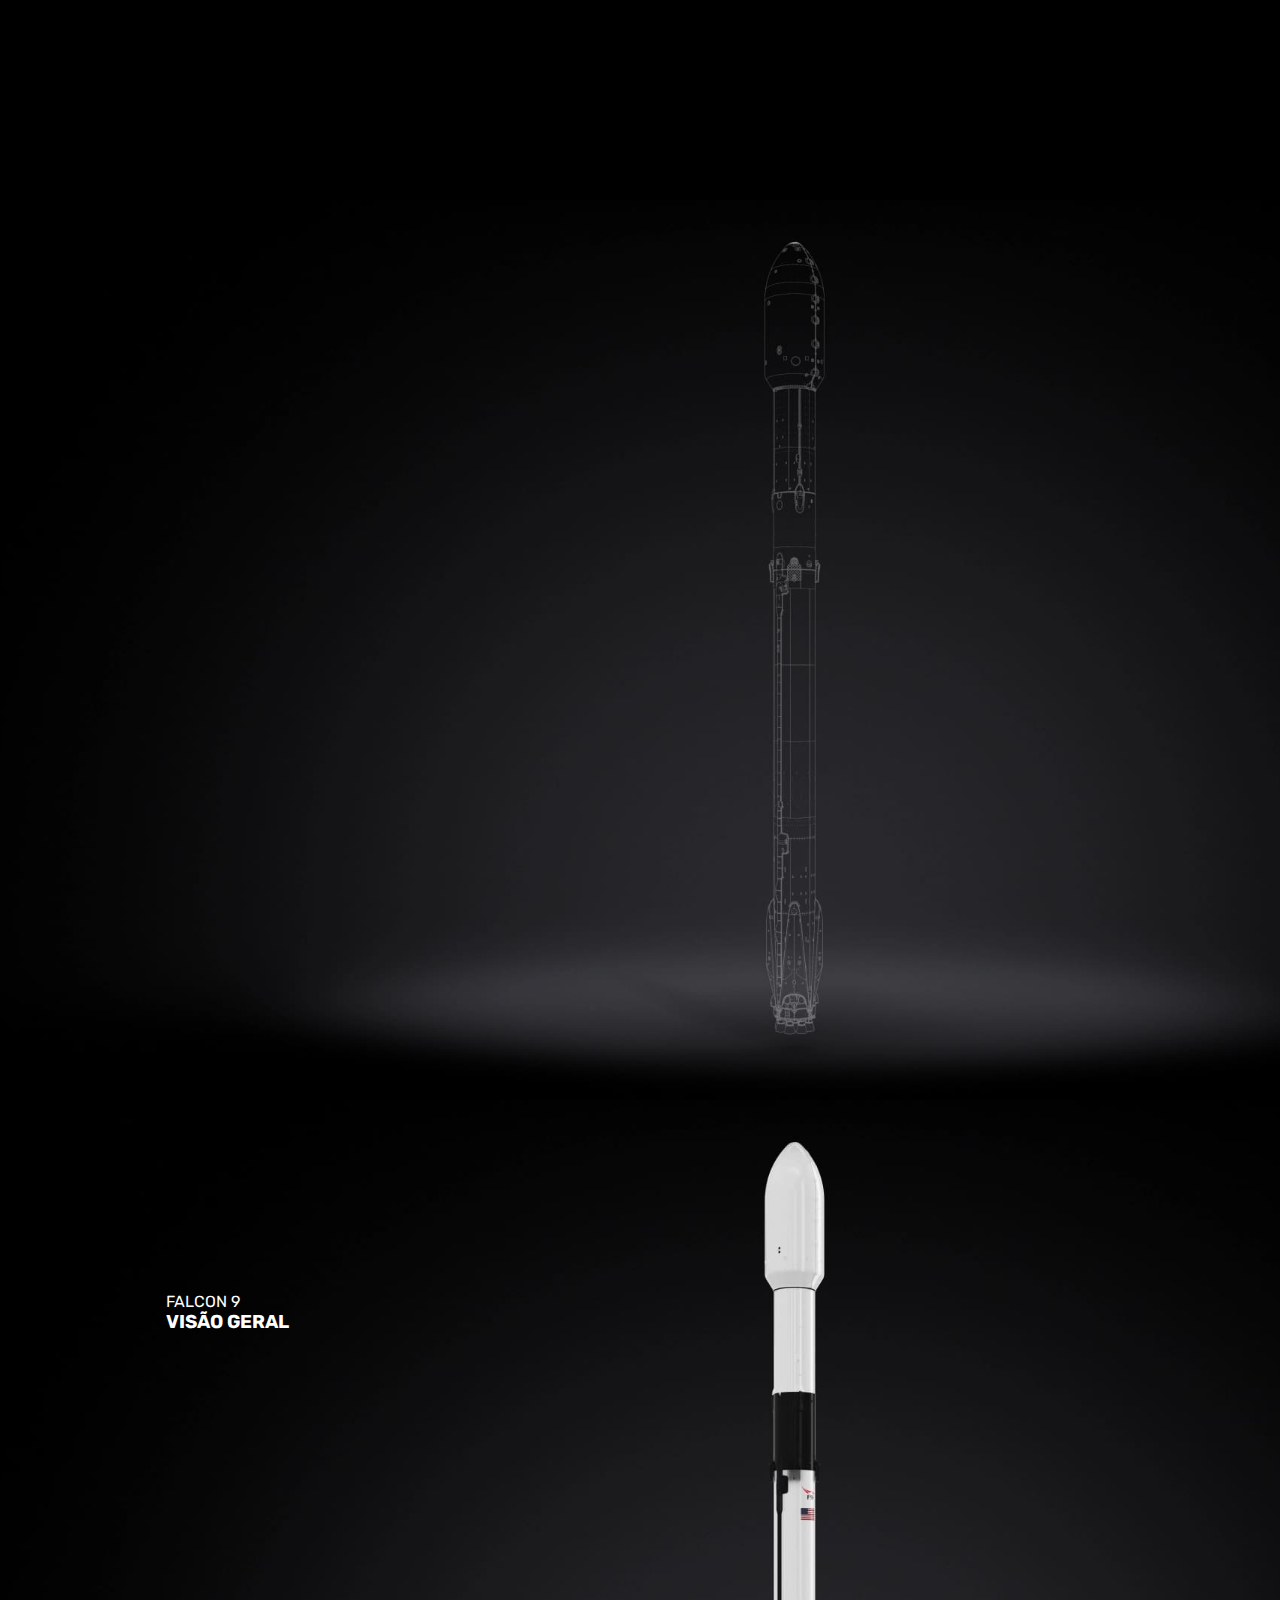
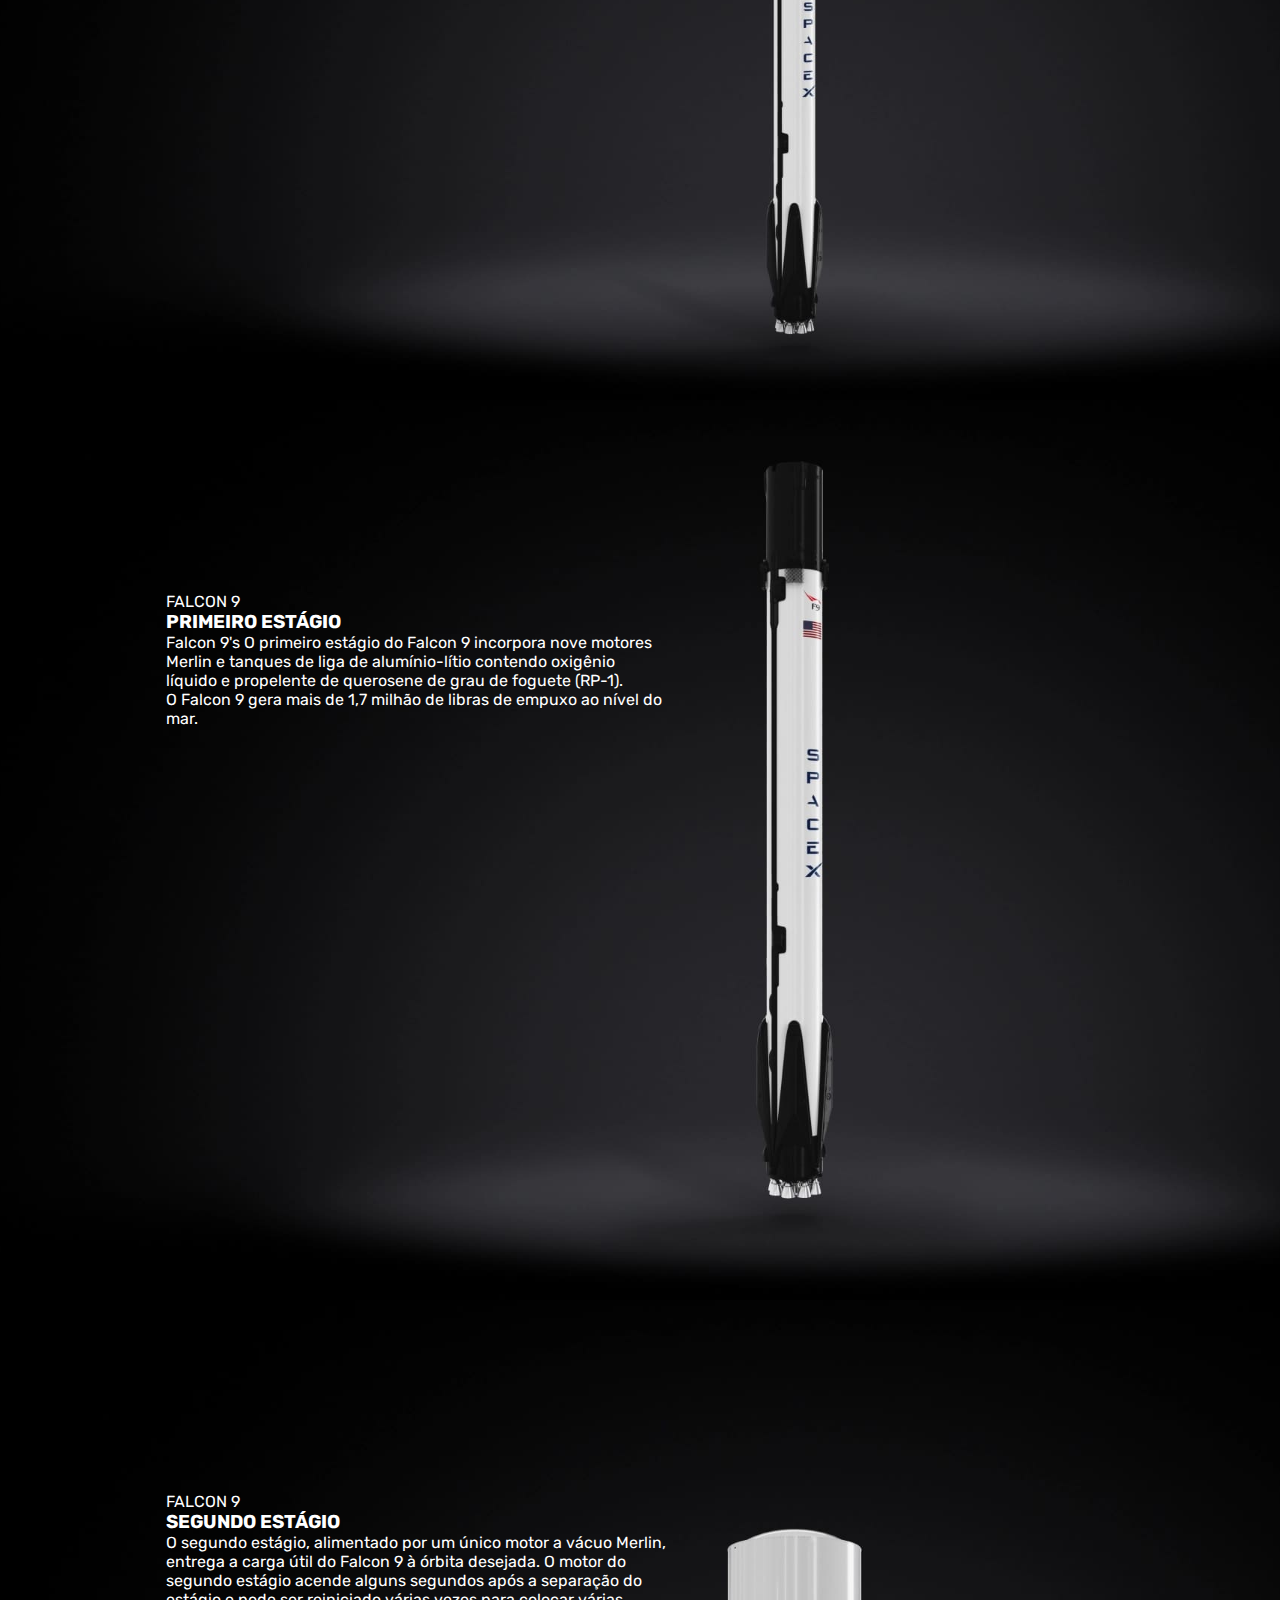
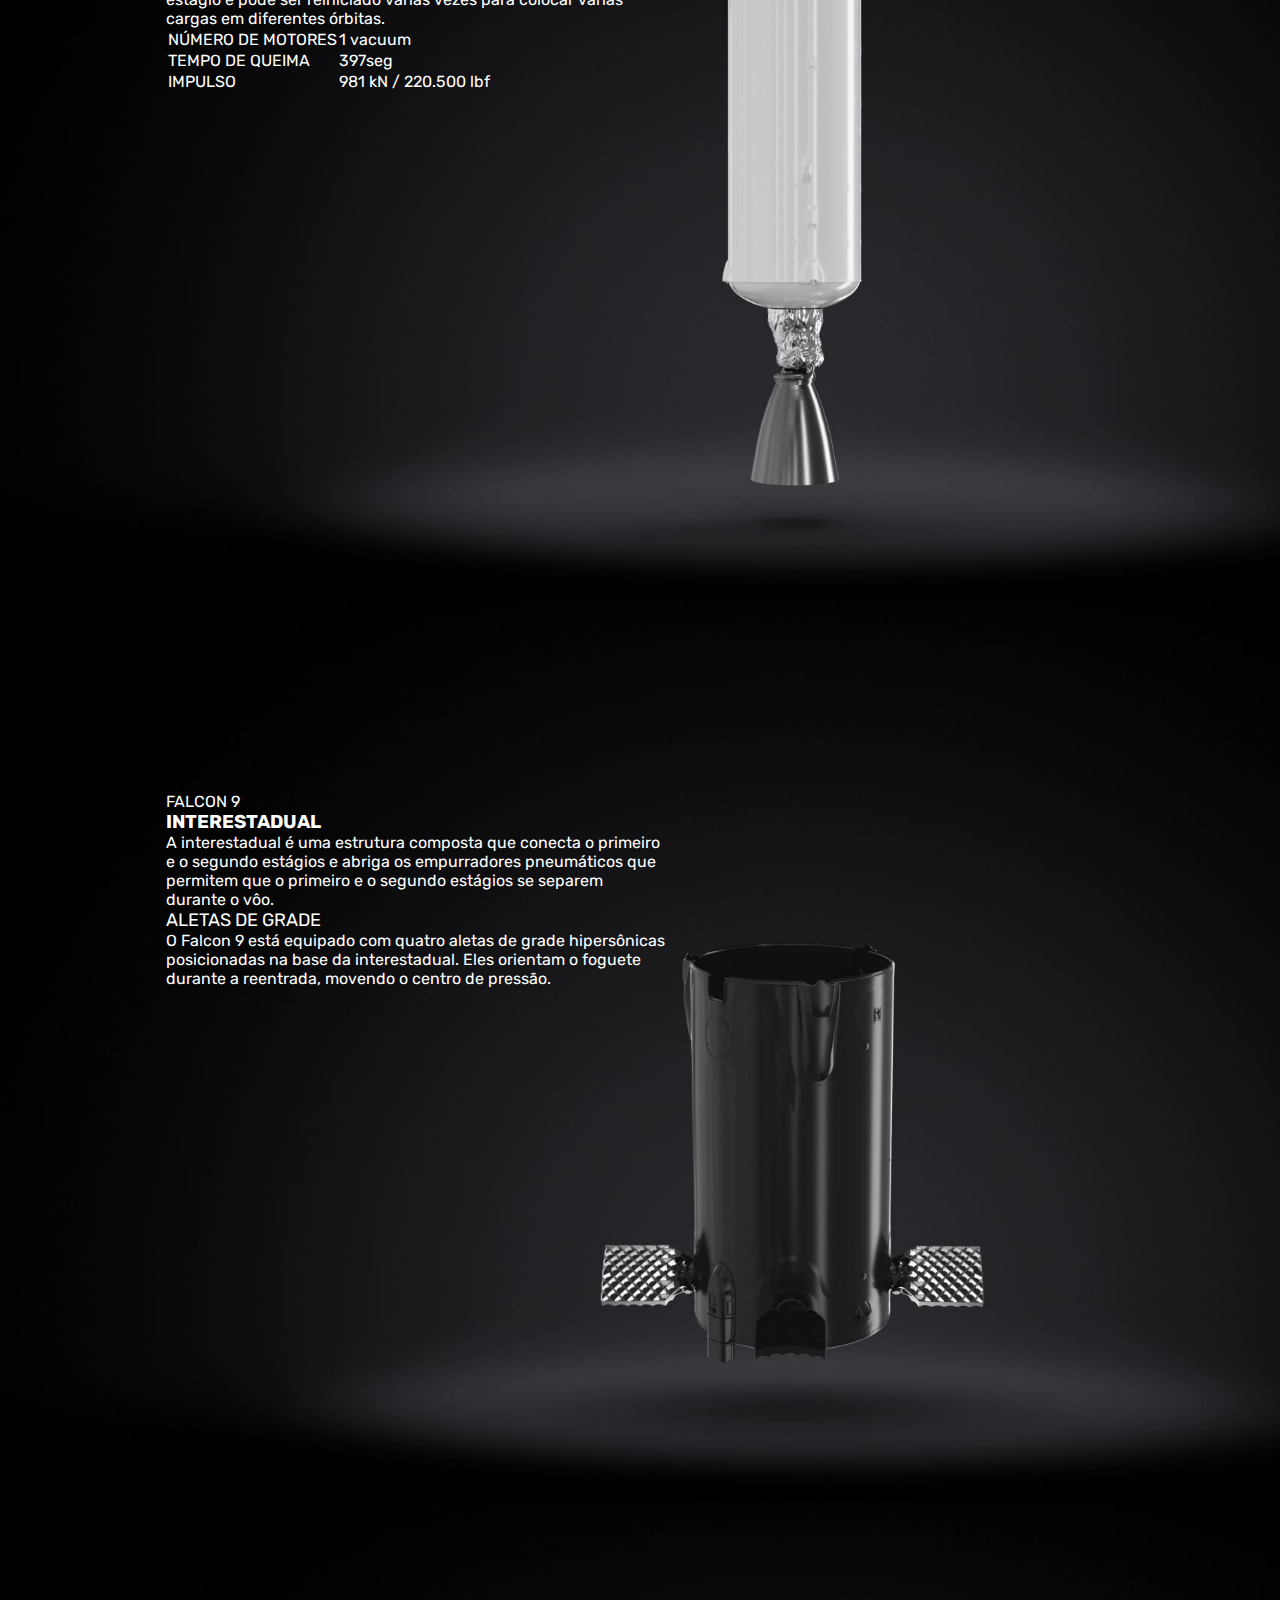
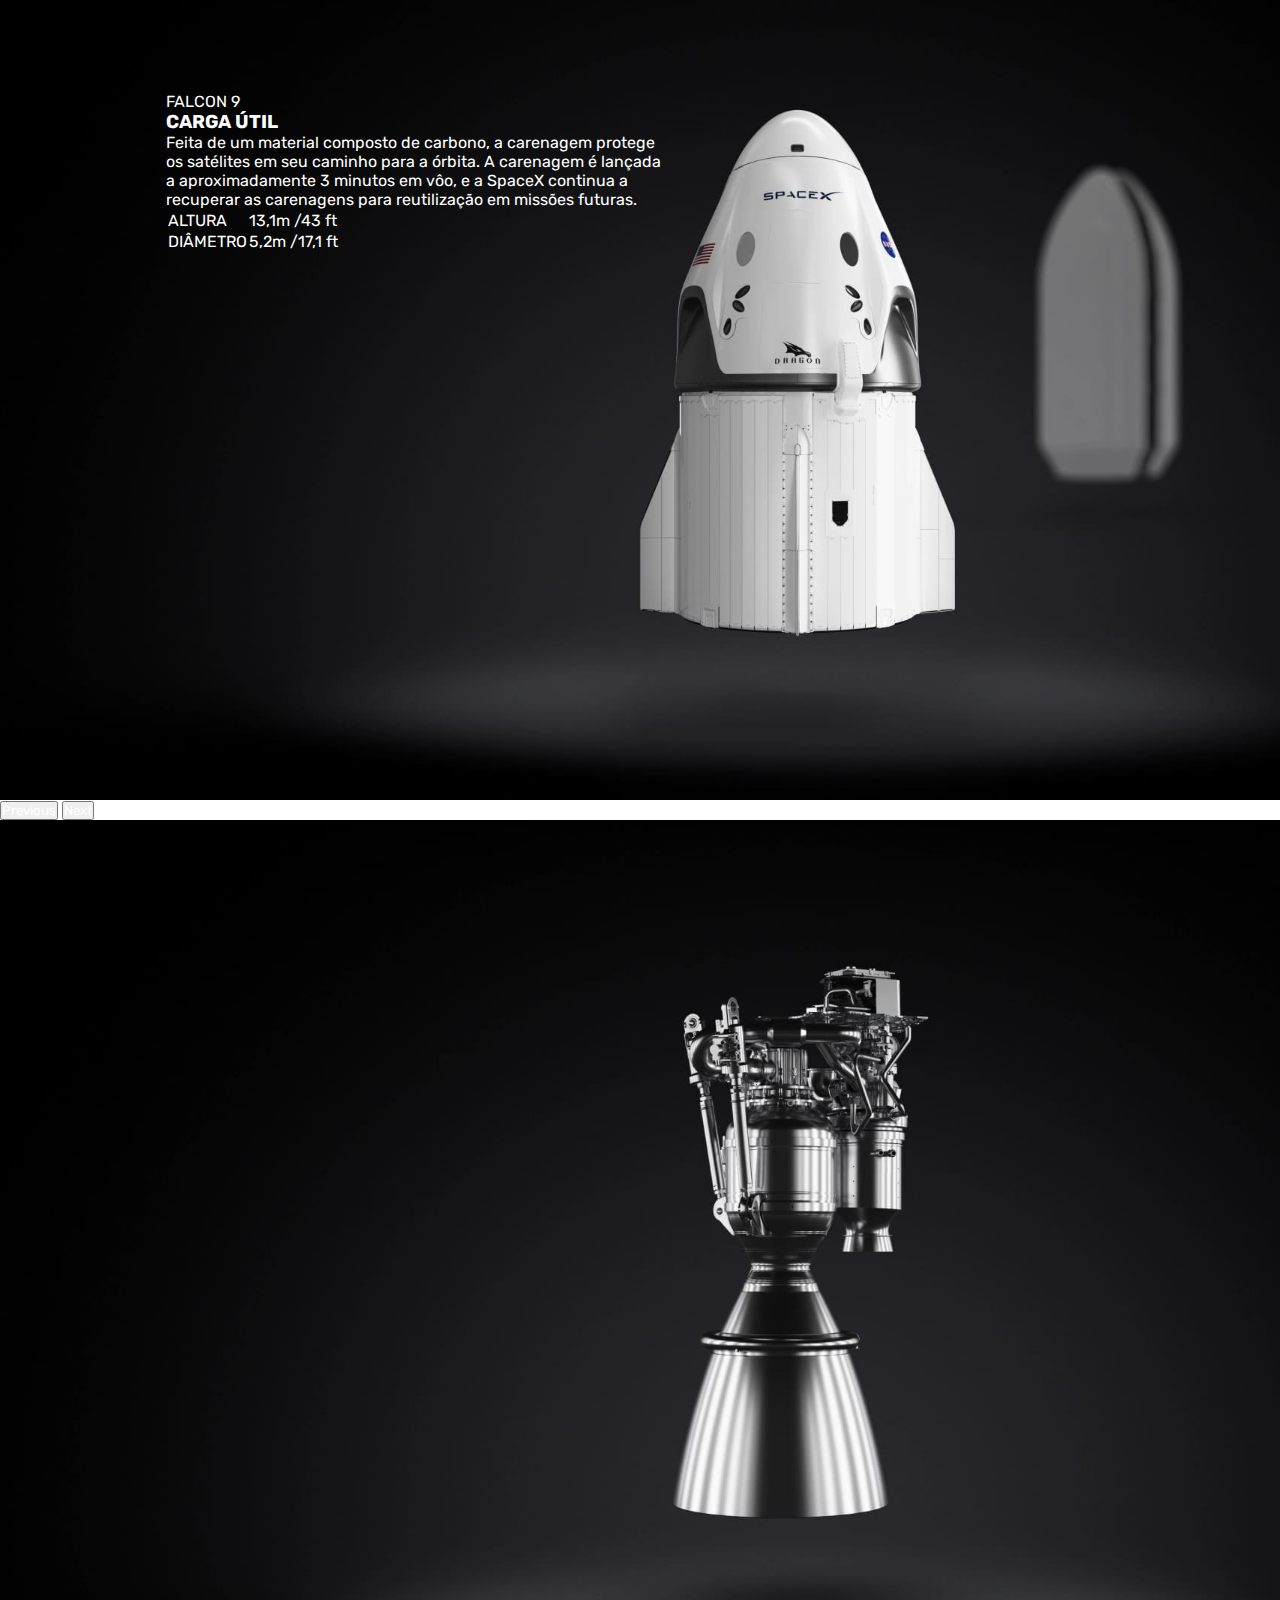
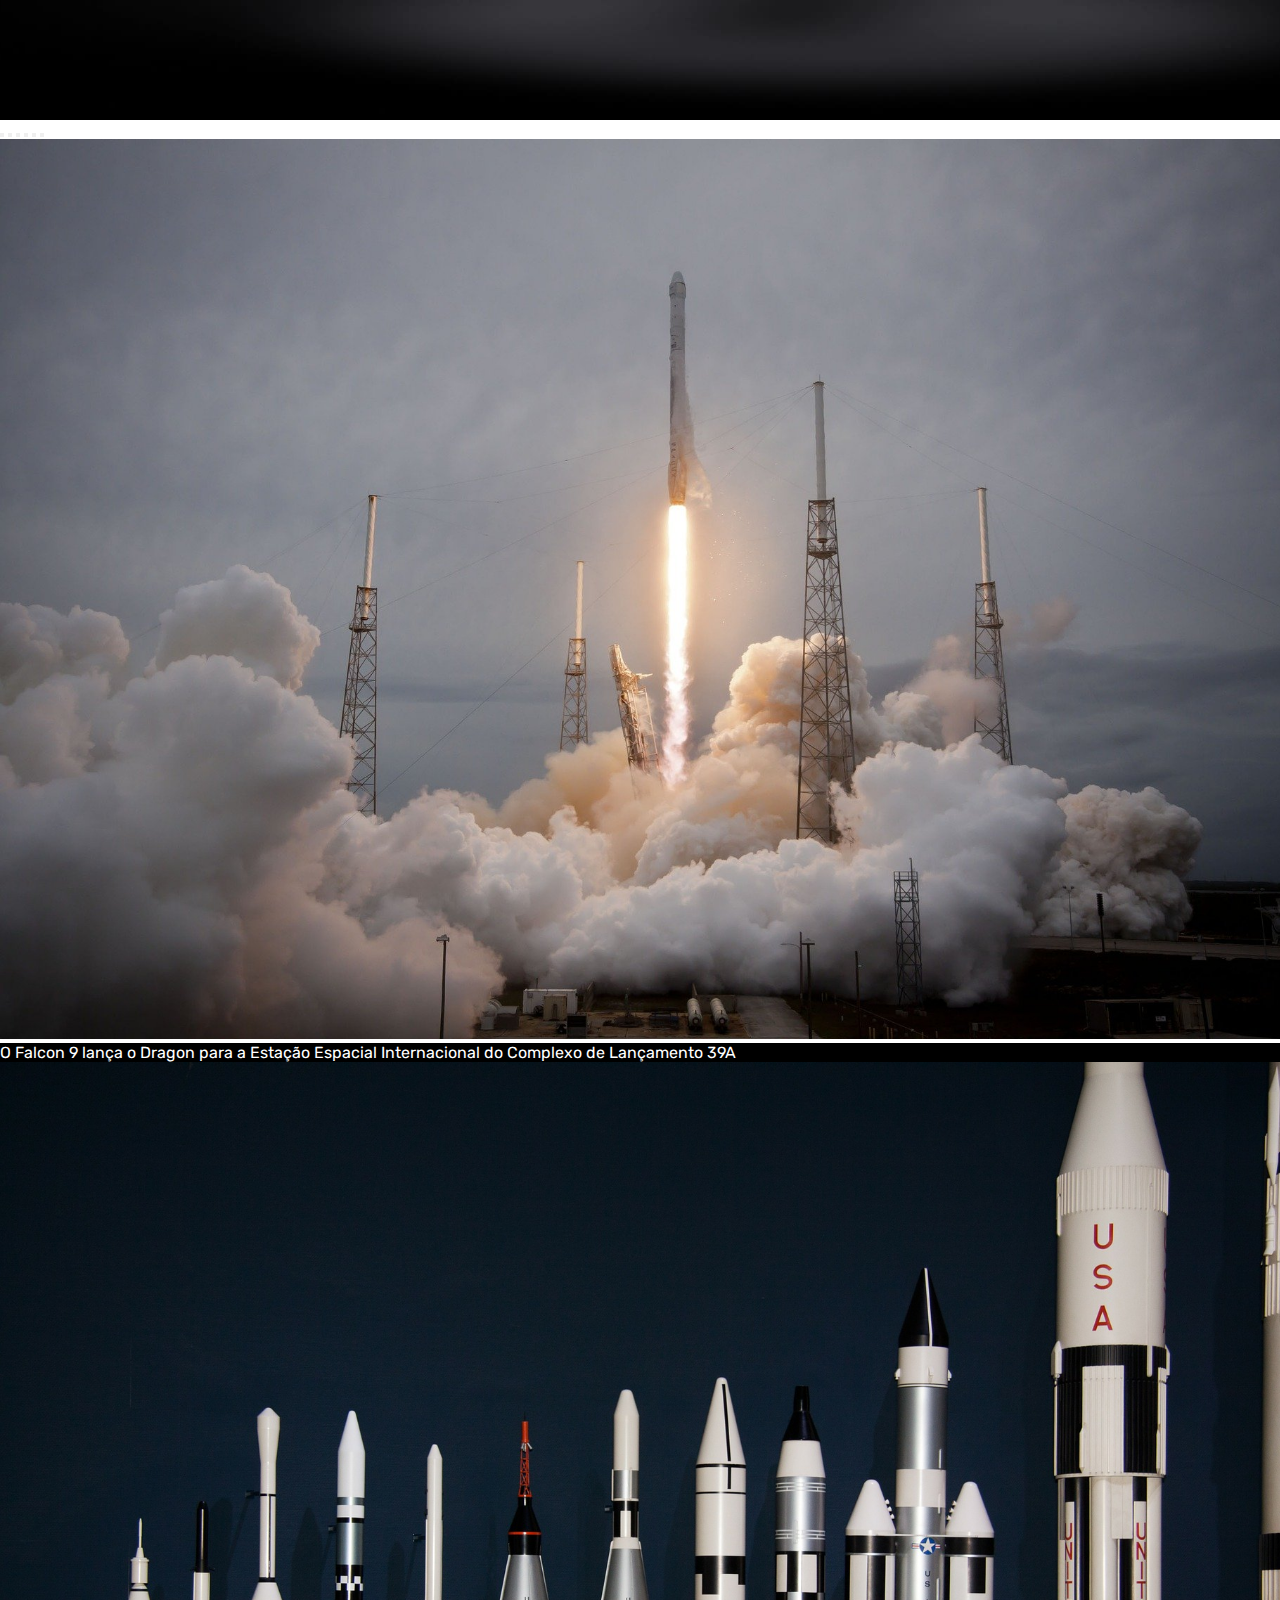
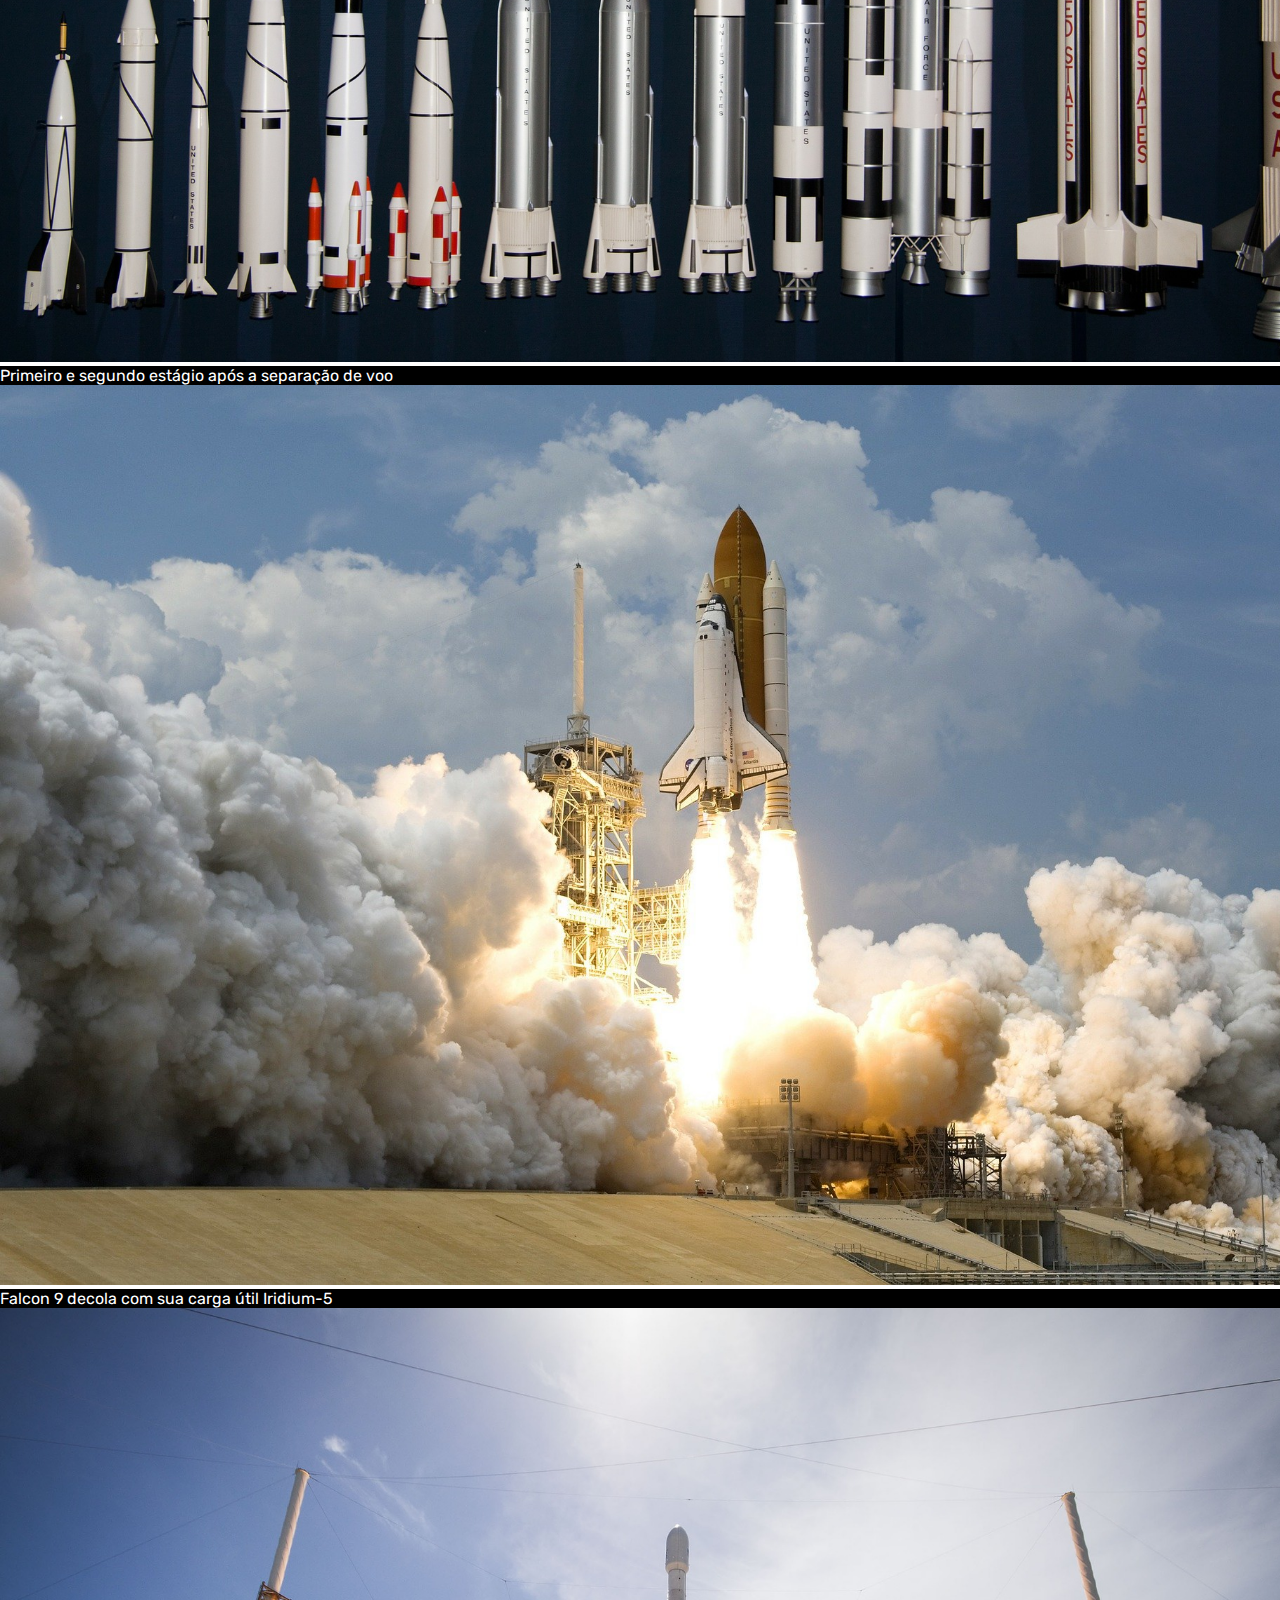
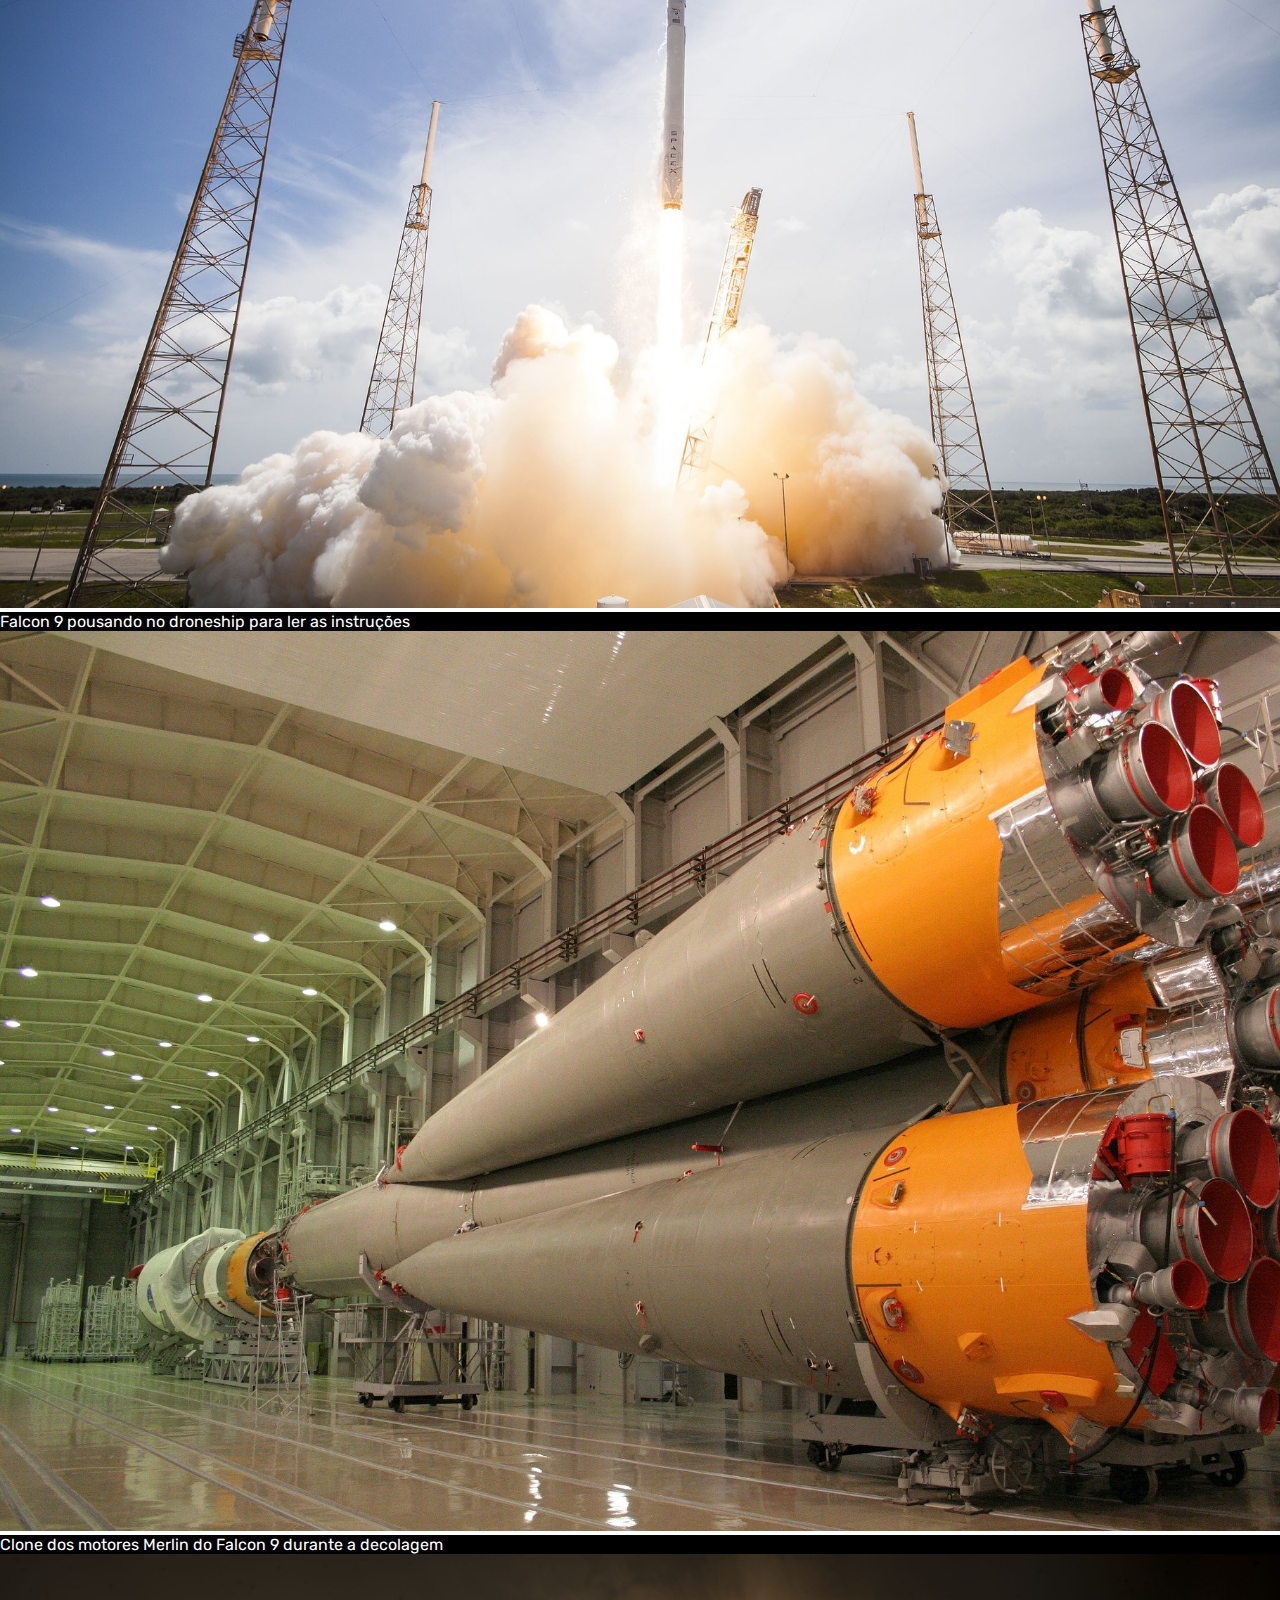
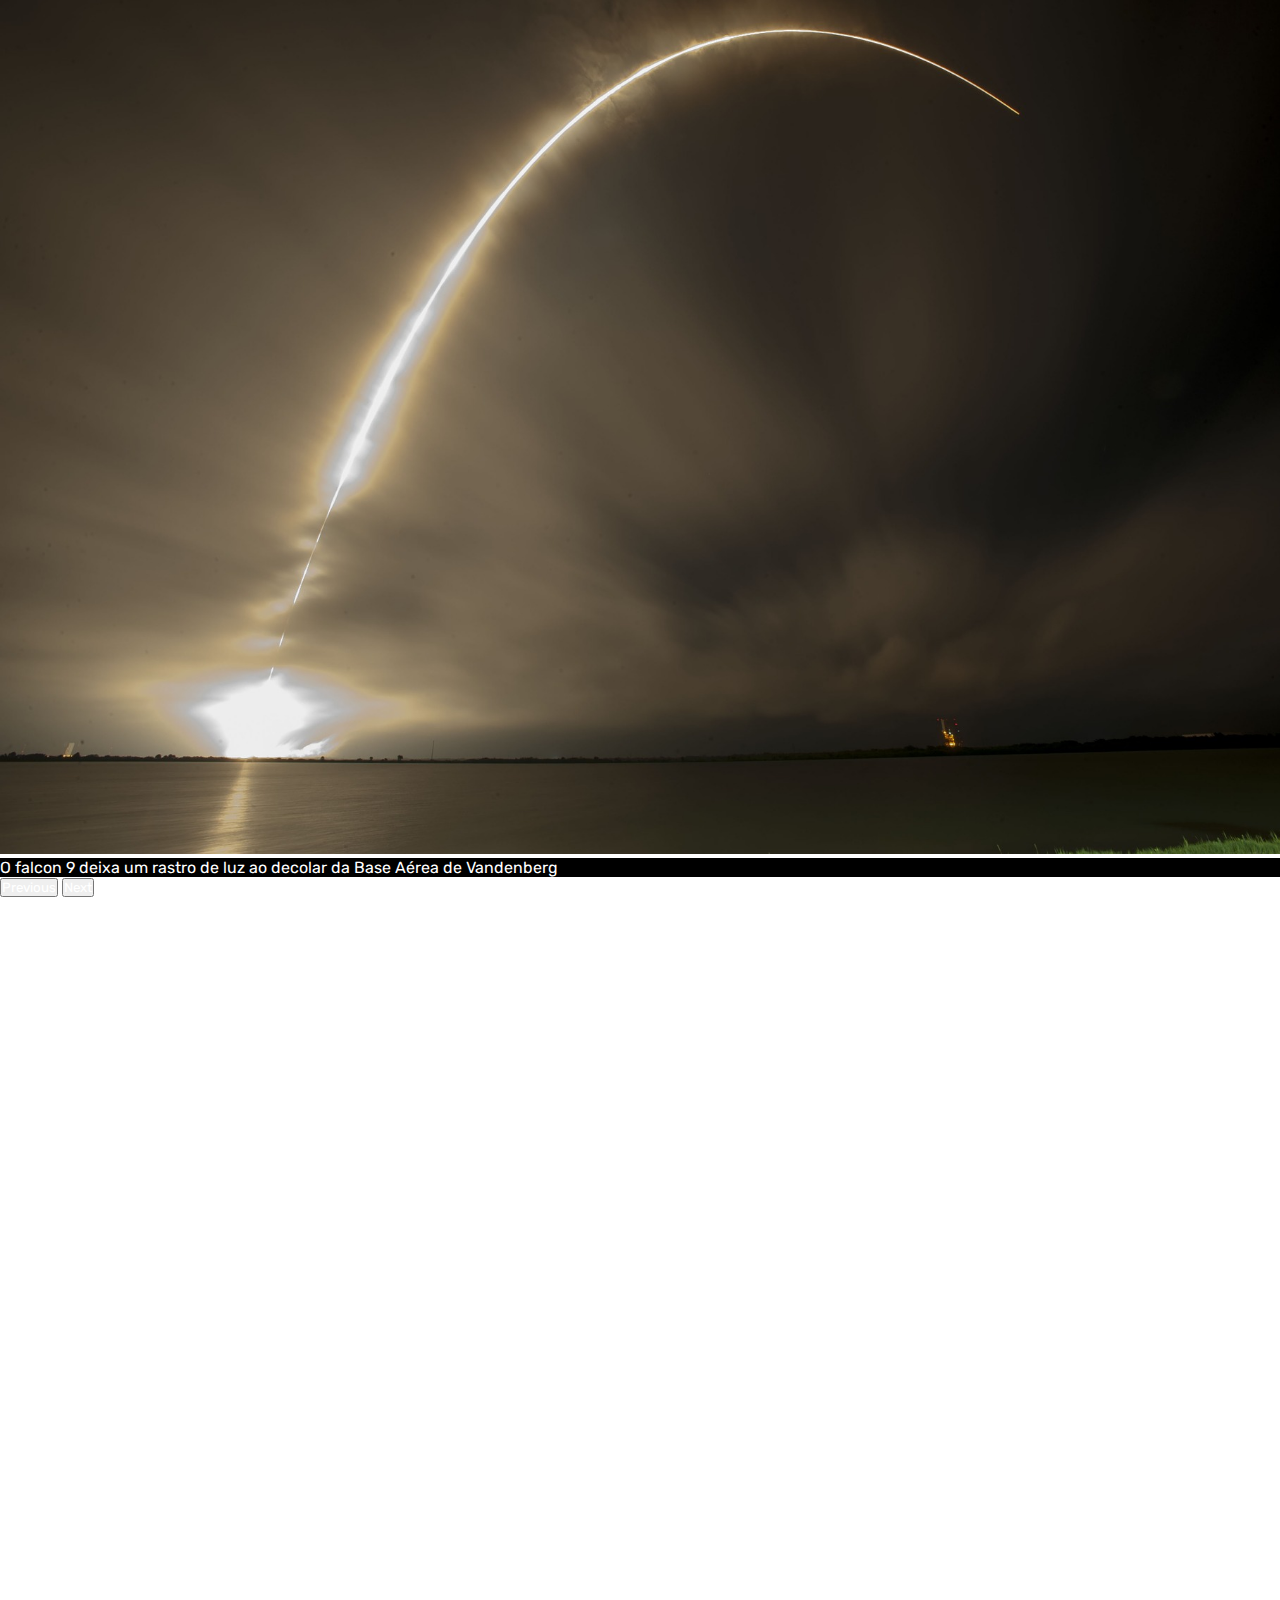
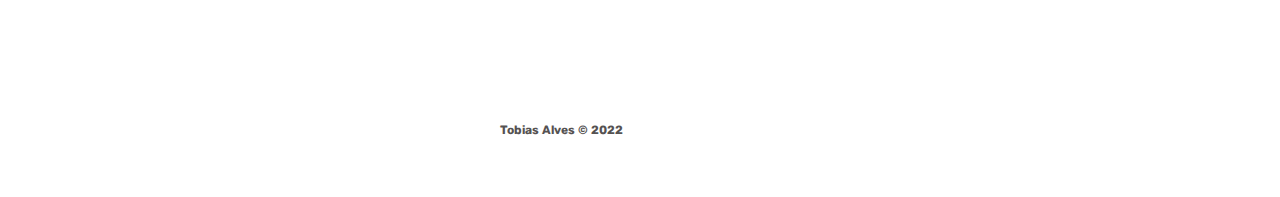
==== commit 3c8f45d8: "bootstrap" ====
--- a/pages/falcon9.html
+++ b/pages/falcon9.html
@@ -18,7 +18,7 @@
       href="../img/home/spacex (1).png"
       type="image/x-icon"
     />
-    <link rel="stylesheet" href="../css/style.css" />
+    <link rel="stylesheet" href="../css/styles/style.css" />
     <title>SpaceX - Falcon 9</title>
   </head>
   <body class="bg-black">
@@ -266,7 +266,7 @@
       </div>
       <div class="carousel-inner">
           <div class="carousel-item active" data-bs-interval="1000000">
-              <img src="../img/falcon9/09.jpg" class="d-block w-100" alt="...">
+              <img src="../img/falcon9/Falcon-9.jpg" class="d-block w-100" alt="...">
               <div class="carousel-caption d-md-block">
                   <p class="carousselText">O Falcon 9 lança o Dragon para a Estação Espacial Internacional do Complexo
                       de
@@ -274,31 +274,31 @@
               </div>
           </div>
           <div class="carousel-item" data-bs-interval="2000000">
-              <img src="/img/falcon9/10.jpg" class="d-block w-100" alt="...">
+              <img src="../img/falcon9/Falcon-10.jpg" class="d-block w-100" alt="...">
               <div class="carousel-caption d-md-block">
                  <p class="carousselText">Primeiro e segundo estágio após a separação de voo</p>
               </div>
           </div>
           <div class="carousel-item" data-bs-interval="3000000">
-              <img src="/img/falcon9/11.jpg" class="d-block w-100" alt="...">
+              <img src="../img/falcon9/Falcon-11.jpg" class="d-block w-100" alt="...">
               <div class="carousel-caption d-md-block">
                   <p class="carousselText">Falcon 9 decola com sua carga útil Iridium-5</p>
               </div>
           </div>
           <div class="carousel-item" data-bs-interval="3000000">
-              <img src="/img/falcon9/12.jpg" class="d-block w-100" alt="...">
+              <img src="../img/falcon9/Falcon-12.jpg" class="d-block w-100" alt="...">
               <div class="carousel-caption d-md-block">
                   <p class="carousselText">Falcon 9 pousando no droneship para ler as instruções</p>
               </div>
           </div>
           <div class="carousel-item" data-bs-interval="3000000">
-              <img src="/img/falcon9/13.jpg" class="d-block w-100" alt="...">
+              <img src="../img/falcon9/Falcon-13.jpg" class="d-block w-100" alt="...">
               <div class="carousel-caption d-md-block">
                     <p class="carousselText">Clone dos motores Merlin do Falcon 9 durante a decolagem</p>
               </div>
           </div>
           <div class="carousel-item" data-bs-interval="3000000">
-              <img src="/img/falcon9/14.jpg" class="d-block w-100" alt="...">
+              <img src="../img/falcon9/Falcon-14.jpg" class="d-block w-100" alt="...">
               <div class="carousel-caption d-md-block">
                   <p class="carousselText">O falcon 9 deixa um rastro de luz ao decolar da Base Aérea de Vandenberg
                   </p>
--- a/css/styles/style.css
+++ b/css/styles/style.css
@@ -0,0 +1,421 @@
+@import url("https://fonts.googleapis.com/css2?family=Rubik:wght@300&display=swap");
+* {
+  margin: 0;
+  padding: 0;
+  box-sizing: border-box;
+  color: white;
+  font-family: "Rubik", sans-serif;
+}
+
+section {
+  min-height: 100vh;
+  background-position: center;
+  background-repeat: no-repeat;
+  background-size: cover;
+  color: white;
+}
+
+header {
+  position: fixed;
+}
+
+.logo {
+  width: 230px;
+}
+
+a {
+  position: relative;
+  display: inline-block;
+}
+
+.nav-link {
+  padding: 1px;
+  font-size: small;
+  font-weight: bold;
+}
+.nav-link.nav-link:after {
+  content: "  ";
+  position: absolute;
+  width: 100%;
+  transform: scaleX(0);
+  height: 1px;
+  bottom: 0;
+  left: 0;
+  background-color: white;
+  font-weight: bold;
+  color: #b9b9b9;
+  transform-origin: bottom right;
+  transition: transform 0.3s ease-out;
+}
+.nav-link.nav-link:hover:after {
+  transform: scaleX(1);
+  transform-origin: bottom left;
+}
+
+.arrowdown {
+  display: inline-block;
+  width: 90px;
+  margin-top: 5px;
+}
+
+#button {
+  padding: 15px 25px;
+  border: 2px solid white;
+  position: relative;
+}
+
+#button:before {
+  content: "";
+  position: absolute;
+  top: 0px;
+  left: 0px;
+  width: 100%;
+  height: 0px;
+  background-color: rgba(255, 255, 255, 0.185);
+  color: black;
+  border-radius: 10px;
+  transition: all 0.5s ease;
+}
+
+#button:hover:before {
+  height: 100%;
+  color: black;
+  font-weight: bold;
+}
+
+.footer {
+  height: 15vh;
+  font-size: 12px;
+  font-weight: bold;
+  display: flex;
+  align-items: center;
+  justify-content: center;
+}
+.footer a {
+  text-decoration: none;
+  color: white;
+  transition: 0.5s;
+}
+.footer a:hover {
+  color: #b9b9b9;
+}
+
+.footer > span {
+  color: #555252;
+}
+
+.navbar-toggler-icon {
+  height: 20px;
+}
+
+section.section1 {
+  background-image: url("../../img/home/Home-1.jpg");
+}
+section.section2 {
+  background-image: url("../../img/home/Home-3.jpg");
+}
+section.section3 {
+  background-image: url("../../img/home/Home-2.gif");
+}
+section.section4 {
+  background-image: url("../../img/home/Home-4.jpg");
+}
+
+.text {
+  padding-top: 200px;
+}
+
+@media (max-width: 405px) {
+  .logo {
+    width: 180px;
+    margin-top: 15px;
+  }
+  .footer {
+    font-size: 10px;
+  }
+}
+@media (max-width: 350px) {
+  .logo {
+    width: 150px;
+    margin-top: 15px;
+  }
+}
+@media (max-width: 750px) {
+  .text {
+    padding-top: 120px;
+  }
+  .text {
+    width: auto;
+    font-size: 50px;
+  }
+  .text {
+    width: auto;
+    font-size: 50px;
+  }
+}
+section.section5 {
+  background-image: url(../../img/falcon9/Falcon-1.jpg);
+}
+section.section6 {
+  background-image: url(../../img/falcon9/Falcon-2.jpg);
+}
+section.carousel1 {
+  background-image: url(../../img/falcon9/Falcon-3.jpg);
+}
+section.carousel2 {
+  background-image: url(../../img/falcon9/Falcon-4.jpg);
+}
+section.carousel3 {
+  background-image: url(../../img/falcon9/Falcon-5.jpg);
+}
+section.carousel4 {
+  background-image: url(../../img/falcon9/Falcon-6.jpg);
+}
+section.carousel5 {
+  background-image: url(../../img/falcon9/Falcon-7.jpg);
+}
+section.section7 {
+  background-image: url(../../img/falcon9/Falcon-8.jpg);
+}
+
+.title1 {
+  font-size: 90px;
+  font-weight: bold;
+}
+
+.numbers {
+  background-color: black;
+  height: 40vh;
+  display: flex;
+  flex-direction: column;
+  justify-content: center;
+}
+.numbers .titleNumbers {
+  font-size: 90px;
+}
+.numbers .sub {
+  font-size: 20px;
+}
+
+.f9Desc {
+  font-size: 22px;
+  width: 640px;
+  line-height: 50px;
+}
+
+.textFalcon9 {
+  display: grid;
+  height: 90vh;
+  align-items: center;
+  justify-content: left;
+}
+
+#overViewPosition {
+  width: 500px;
+  margin-left: 13%;
+  padding-top: 15%;
+}
+
+.carrosselSlide img {
+  height: 100vh;
+}
+
+.carousselText {
+  background-color: black;
+}
+
+.downloadDesc {
+  height: 85vh;
+  padding-top: 240px;
+}
+.downloadDesc a {
+  text-decoration: none;
+  color: white;
+}
+.downloadDesc a:hover {
+  color: #b9b9b9;
+}
+.downloadDesc button {
+  border: 2px solid white;
+  margin-right: 10px;
+}
+
+@media (max-width: 425px) {
+  .text {
+    display: flex;
+    flex-direction: column;
+    justify-content: center;
+    min-height: 80vh;
+  }
+  .h1 {
+    font-size: 50px;
+  }
+  .numbers .titleNumbers {
+    font-size: 40px;
+  }
+  .numbers .sub {
+    font-size: 14px;
+  }
+  .f9Desc {
+    width: auto;
+    font-size: 18px;
+    line-height: 30px;
+  }
+  #overViewPosition {
+    display: flex;
+    height: 90vh;
+    flex-direction: column;
+    justify-content: center;
+    width: auto;
+    margin-left: auto;
+  }
+  .titleOverView {
+    font-size: 26px;
+    font-weight: bold;
+  }
+  .subTitleOvewView {
+    font-size: 20px;
+    font-weight: 300;
+  }
+}
+.downloadDesc button {
+  margin: 10px 0px;
+}
+
+section.section8 {
+  background-image: url("../../img/humanflight/Human-1.jpg");
+}
+section.section9 {
+  background-image: url("../../img/humanflight/Human-2.jpg");
+}
+section.section10 {
+  background-image: url("../../img/humanflight/Human-3.jpg");
+}
+section.section11 {
+  background-image: url("../../img/humanflight/Human-4.jpg");
+}
+section.section12 {
+  background-image: url("../../img/humanflight/Human-5.jpg");
+}
+
+.text1 {
+  height: 90vh;
+  display: flex;
+  flex-direction: column;
+  justify-content: center;
+  align-items: center;
+}
+.text1 h1 {
+  font-size: 110px;
+}
+.text1 p {
+  margin-top: 20px;
+  margin-bottom: 50px;
+  font-size: 30px;
+  font-weight: 300;
+}
+.text1 img {
+  width: 130px;
+}
+
+.eartDesc {
+  background-color: black;
+  height: 25vh;
+  display: flex;
+  align-items: center;
+  justify-content: center;
+}
+.eartDesc p {
+  font-weight: 400;
+  font-size: 20px;
+  width: 800px;
+}
+.eartDesc a {
+  text-decoration: none;
+  color: white;
+  font-weight: 500;
+}
+
+.containerRightContent {
+  margin-left: 55%;
+  padding-top: 15%;
+}
+
+.titleSection {
+  font-size: 60px;
+  font-weight: bold;
+}
+
+.subTitle {
+  font-weight: 300;
+  margin-bottom: 40px;
+}
+
+.containerLeftContent {
+  margin-left: 5%;
+  padding-top: 15%;
+}
+
+@media (max-width: 1024px) {
+  .text1 h1 {
+    font-size: 90px;
+  }
+  .text1 p {
+    margin: 20px 0px;
+    font-size: 30px;
+    font-weight: 300;
+  }
+  .containerRightContent {
+    margin-left: 50%;
+    padding-top: 20%;
+  }
+  .titleSection {
+    font-size: 50px;
+    font-weight: bold;
+  }
+  .subTitle {
+    font-weight: 300;
+    margin-bottom: 40px;
+  }
+  .containerLeftContent {
+    margin-left: 5%;
+    padding-top: 20%;
+  }
+}
+@media (max-width: 425px) {
+  .title1 h1 {
+    font-size: 40px;
+  }
+  .title1 p {
+    font-size: 16px;
+  }
+  .arrowDown {
+    display: none;
+  }
+  .eartDesc {
+    height: 30vh;
+  }
+  .eartDesc p {
+    font-weight: 400;
+    font-size: 14px;
+    width: auto;
+  }
+  .containerRightContent {
+    margin-left: 20%;
+    padding-top: 30%;
+  }
+  .titleSection {
+    font-size: 50px;
+    font-weight: bold;
+  }
+  .subTitle {
+    font-weight: 300;
+    margin-bottom: 40px;
+  }
+  .containerLeftContent {
+    margin-left: 7%;
+    padding-top: 30%;
+  }
+}
+
+/*# sourceMappingURL=style.css.map */
